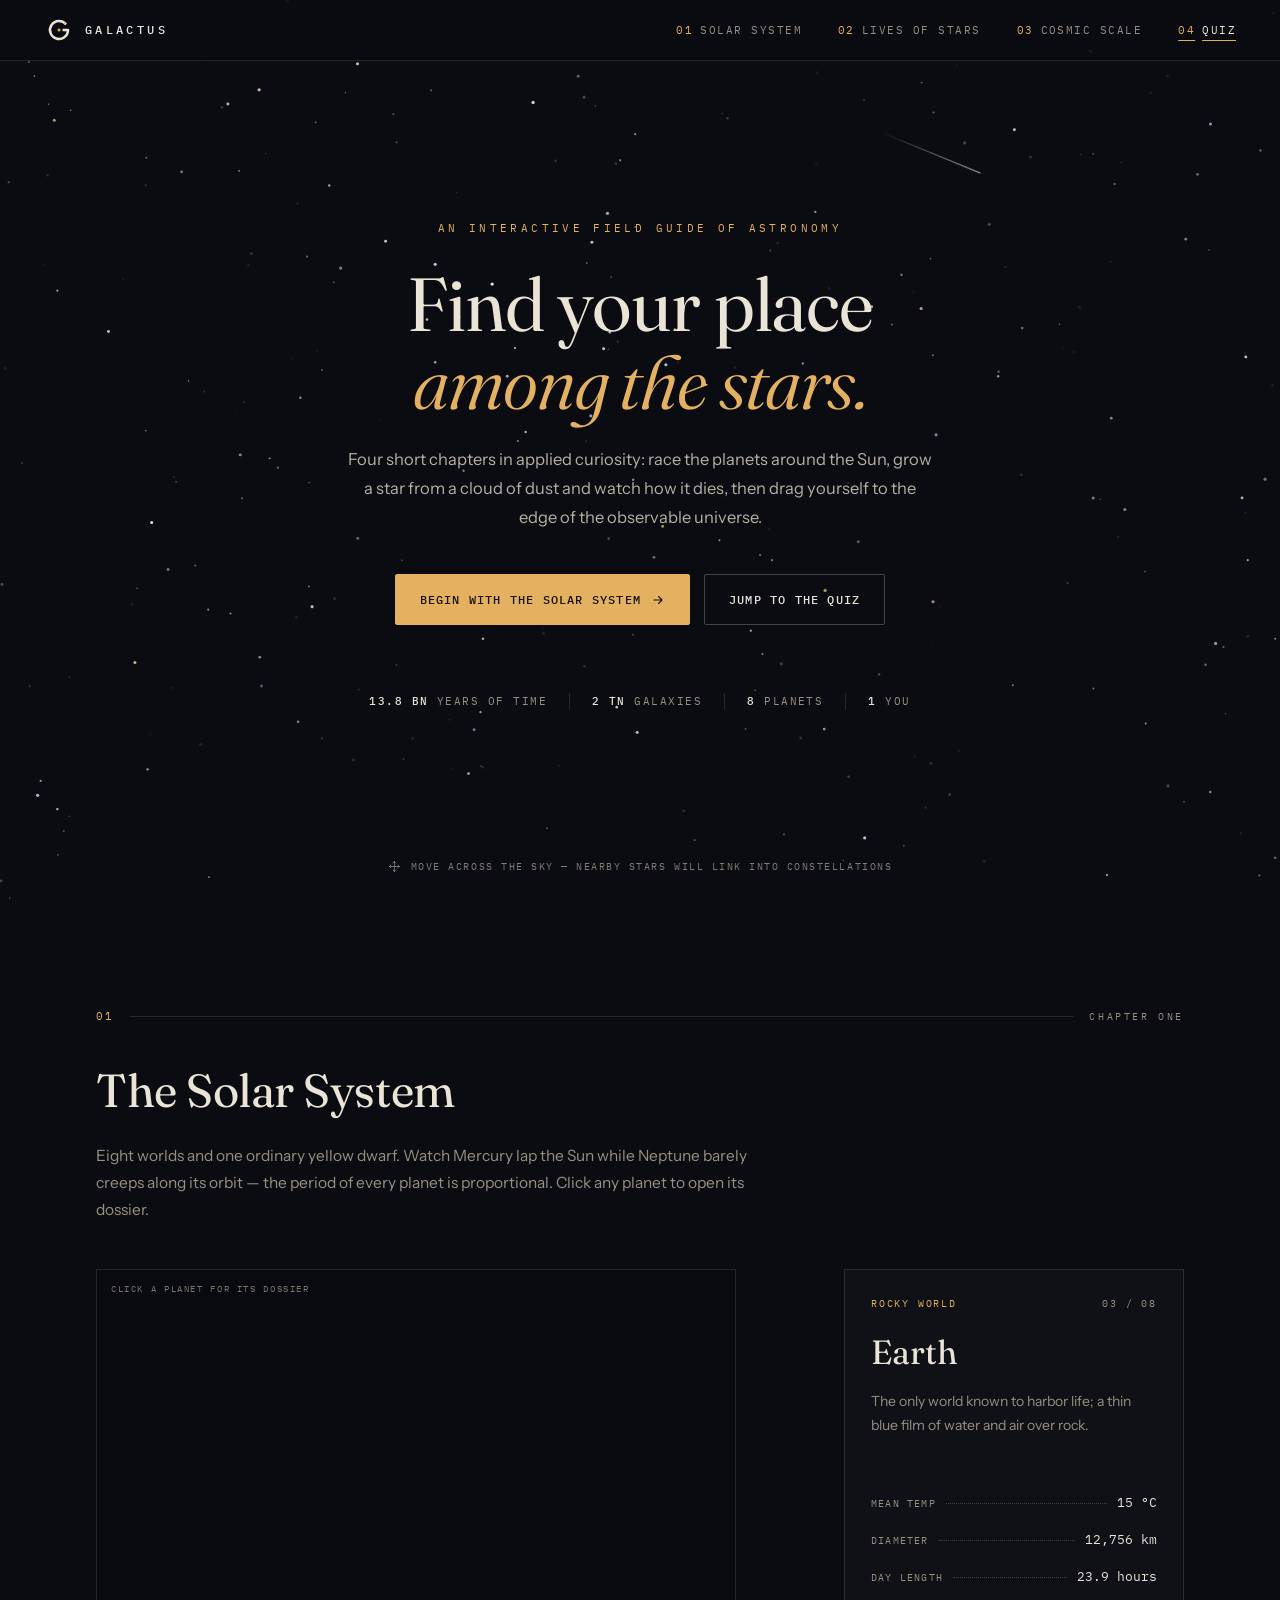
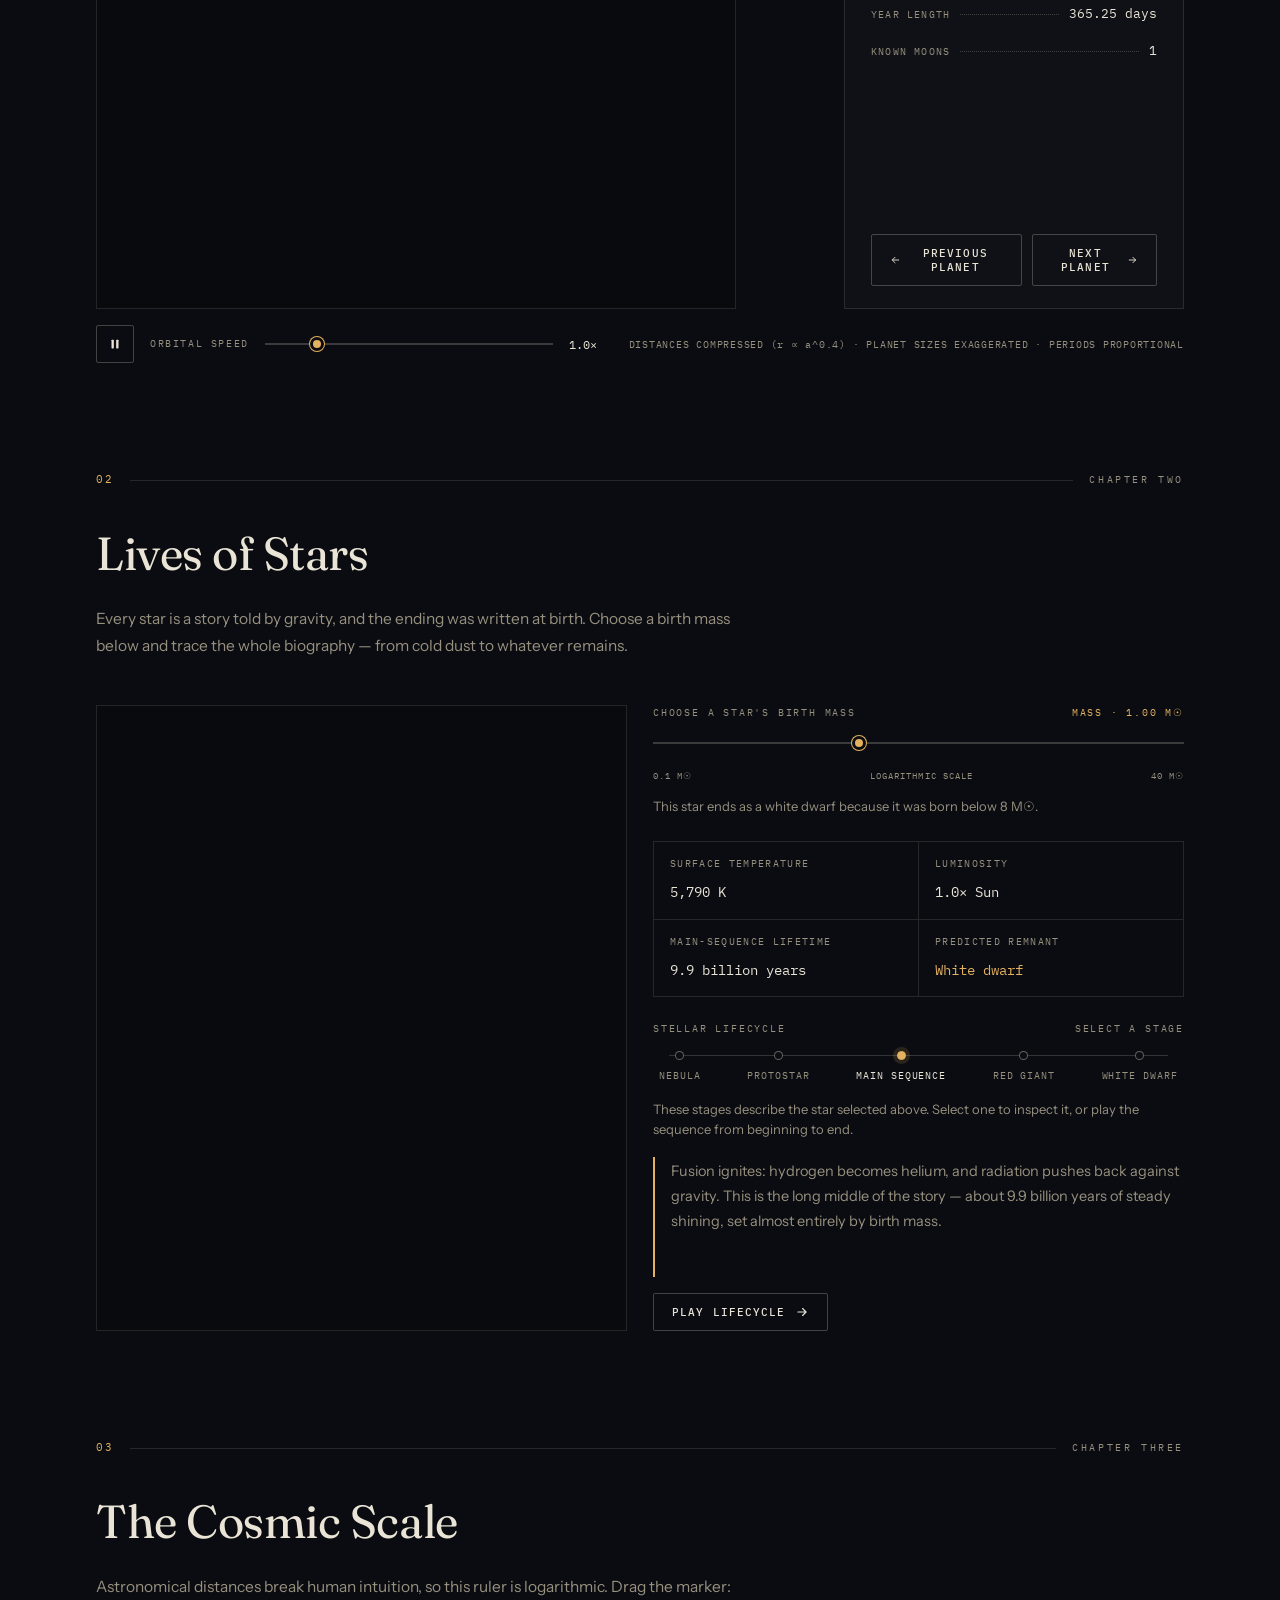
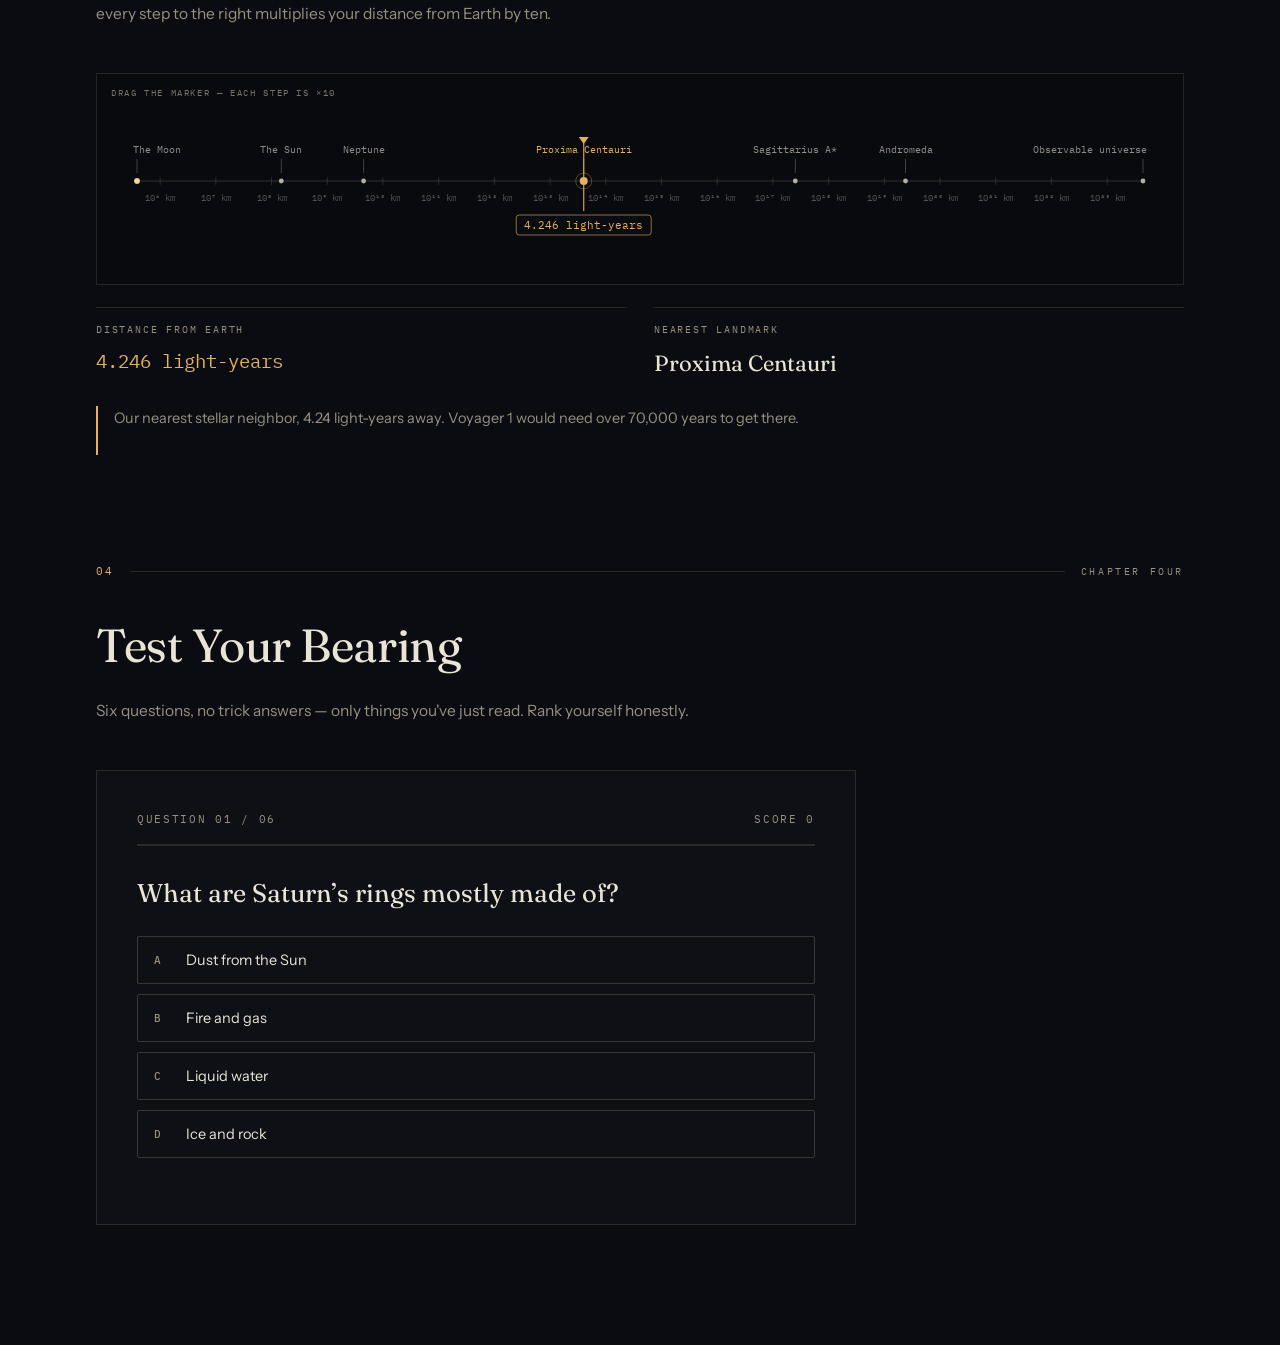
==== index.html @ 017ff756 "IMPROVEMENT remove footer, added new logo, added new animation in logo ,improve content" ====
<!DOCTYPE html>
<html lang="en">
<head>
  <meta charset="UTF-8">
  <meta name="viewport" content="width=device-width, initial-scale=1.0">
  <title>Galactus</title>
  <link rel="icon" type="image/svg+xml" href="data:image/svg+xml,%3Csvg xmlns='http://www.w3.org/2000/svg' viewBox='0 0 64 64'%3E%3Crect width='100' height='100' rx='14' fill='%23101418'/%3E%3Cg transform='translate(7 7) scale(0.25)'%3E%3Cpath d='M147.28 63.06A60 60 0 1 0 160 100L124 100' fill='none' stroke='%23F2EFE6' stroke-width='17' stroke-linejoin='round'/%3E%3Ccircle cx='156.7' cy='80.5' r='6' fill='%23E8B54A'/%3E%3Cpath d='M100 85Q102.9 97.1 115 100Q102.9 102.9 100 115Q97.1 102.9 85 100Q97.1 97.1 100 85Z' fill='%23E8B54A'/%3E%3C/g%3E%3C/svg%3E">
  <link rel="preconnect" href="https://fonts.googleapis.com">
  <link rel="preconnect" href="https://fonts.gstatic.com" crossorigin>
  <link href="https://fonts.googleapis.com/css2?family=Fraunces:ital,opsz,wght@0,9..144,300..600;1,9..144,300..600&family=IBM+Plex+Mono:wght@400;500&family=Instrument+Sans:wght@400;500&display=swap" rel="stylesheet">
  <link rel="stylesheet" href="styles.css">
</head>
<body>

  <nav class="nav">
    <a class="brand" href="#top">
      <svg class="logo-anim" xmlns="http://www.w3.org/2000/svg" viewBox="0 0 200 200" width="30" height="30" aria-hidden="true">
        <path id="gOrbit" fill="none" stroke="none"
              d="M160 100A60 60 0 0 0 100 40A60 60 0 0 0 40 100A60 60 0 0 0 100 160A60 60 0 0 0 160 100"/>
        <path class="logo-ring" pathLength="1"
              d="M147.28 63.06A60 60 0 1 0 160 100L124 100"
              fill="none" stroke="currentColor" stroke-width="17" stroke-linejoin="round"/>
        <g class="logo-planet">
          <circle r="6" fill="#E8B54A"/>
          <animateMotion dur="16s" repeatCount="indefinite">
            <mpath href="#gOrbit" xlink:href="#gOrbit"/>
          </animateMotion>
        </g>
        <path class="logo-star"
              d="M100 85Q102.9 97.1 115 100Q102.9 102.9 100 115Q97.1 102.9 85 100Q97.1 97.1 100 85Z"
              fill="#E8B54A"/>
      </svg>
      GALACTUS
    </a>
    <div class="nav-links">
      <a href="#solar"><span>01</span>Solar System</a>
      <a href="#stars"><span>02</span>Lives of Stars</a>
      <a href="#scale"><span>03</span>Cosmic Scale</a>
      <a href="#quiz"><span>04</span>Quiz</a>
    </div>
  </nav>

  <!-- ============ HERO ============ -->
  <header class="hero" id="top">
    <canvas id="sky" aria-hidden="true"></canvas>
    <div class="hero-inner">
      <p class="kicker">AN INTERACTIVE FIELD GUIDE OF ASTRONOMY</p>
      <h1>Find your place<br><em>among the stars.</em></h1>
      <p class="lede">Four short chapters in applied curiosity: race the planets around the Sun,
        grow a star from a cloud of dust and watch how it dies, then drag yourself to the
        edge of the observable universe.</p>
      <div class="hero-cta">
        <a class="btn solid" href="#solar">Begin with the Solar System
          <svg viewBox="0 0 24 24" width="14" height="14" fill="none" stroke="currentColor" stroke-width="2" stroke-linecap="round" stroke-linejoin="round"><path d="M5 12h14M13 6l6 6-6 6"/></svg>
        </a>
        <a class="btn ghost" href="#quiz">Jump to the quiz</a>
      </div>
      <div class="hero-data">
        <span><b>13.8 BN</b>&nbsp;YEARS OF TIME</span>
        <span><b>2 TN</b>&nbsp;GALAXIES</span>
        <span><b>8</b>&nbsp;PLANETS</span>
        <span><b>1</b>&nbsp;YOU</span>
      </div>
    </div>
    <div class="hero-hint">
      <svg viewBox="0 0 24 24" width="13" height="13" fill="none" stroke="currentColor" stroke-width="1.6" stroke-linecap="round"><path d="M12 3v18M3 12h18M12 3l-2.5 2.5M12 3l2.5 2.5M12 21l-2.5-2.5M12 21l2.5-2.5M3 12l2.5-2.5M3 12l2.5 2.5M21 12l-2.5-2.5M21 12l-2.5 2.5"/></svg>
      MOVE ACROSS THE SKY — NEARBY STARS WILL LINK INTO CONSTELLATIONS
    </div>
  </header>

  <main>
    <!-- ============ 01 SOLAR SYSTEM ============ -->
    <section class="section" id="solar">
      <div class="section-head reveal">
        <div class="head-rule"><span class="sec-no">01</span><span class="rule"></span><span class="sec-tag">Chapter One</span></div>
        <h2>The Solar System</h2>
        <p class="sec-sub">Eight worlds and one ordinary yellow dwarf. Watch Mercury lap the Sun
          while Neptune barely creeps along its orbit — the period of every planet is proportional.
          Click any planet to open its dossier.</p>
      </div>
      <div class="solar-wrap reveal" style="--d:.08s">
        <div class="orbit-stage">
          <span class="canvas-hint">CLICK A PLANET FOR ITS DOSSIER</span>
          <canvas id="orbits"></canvas>
        </div>
        <aside class="planet-card" id="planetCard" aria-live="polite"></aside>
      </div>
      <div class="orbit-controls reveal" style="--d:.16s">
        <button class="icon-btn" id="playBtn" type="button" aria-label="Pause orbits">
          <svg class="i-pause" viewBox="0 0 24 24" width="14" height="14" fill="currentColor"><rect x="6" y="4.5" width="4" height="15" rx="1"/><rect x="14" y="4.5" width="4" height="15" rx="1"/></svg>
          <svg class="i-play" viewBox="0 0 24 24" width="14" height="14" fill="currentColor"><path d="M8 5.5v13l11-6.5z"/></svg>
        </button>
        <span class="oc-lab">ORBITAL SPEED</span>
        <input type="range" id="speedRange" min="0.2" max="5" step="0.1" value="1" aria-label="Orbital speed">
        <span class="oc-read" id="speedOut">1.0×</span>
        <span class="oc-note">DISTANCES COMPRESSED (r ∝ a^0.4) · PLANET SIZES EXAGGERATED · PERIODS PROPORTIONAL</span>
      </div>
    </section>

    <!-- ============ 02 LIVES OF STARS ============ -->
    <section class="section" id="stars">
      <div class="section-head reveal">
        <div class="head-rule"><span class="sec-no">02</span><span class="rule"></span><span class="sec-tag">Chapter Two</span></div>
        <h2>Lives of Stars</h2>
        <p class="sec-sub">Every star is a story told by gravity, and the ending was written at birth.
          Choose a birth mass below and trace the whole biography — from cold dust to whatever remains.</p>
      </div>
      <div class="star-lab reveal" style="--d:.08s">
        <div class="star-stage">
          <canvas id="starCanvas"></canvas>
        </div>
        <div class="star-panel">
          <div class="sp-block">
            <div class="sp-label"><span>CHOOSE A STAR'S BIRTH MASS</span><span id="massOut">—</span></div>
            <input type="range" id="massRange" min="0" max="100" step="0.5" value="38.4" aria-label="Stellar mass in solar masses">
            <div class="sp-hint"><span>0.1 M☉</span><span>LOGARITHMIC SCALE</span><span>40 M☉</span></div>
            <p class="mass-note" id="massNote">This chooses one star to follow. Its mass controls how hot it is, how long it shines, and what it becomes.</p>
          </div>
          <div class="sp-stats">
            <div class="sp-stat"><small>Surface temperature</small><span id="stTemp">—</span></div>
            <div class="sp-stat"><small>Luminosity</small><span id="stLum">—</span></div>
            <div class="sp-stat"><small>Main-sequence lifetime</small><span id="stLife">—</span></div>
            <div class="sp-stat"><small>Predicted remnant</small><span id="stRem">—</span></div>
          </div>
          <div class="sp-block">
            <div class="sp-label"><span>STELLAR LIFECYCLE</span><span>SELECT A STAGE</span></div>
            <div class="stages" id="stageNodes">
              <button class="stage" type="button"><i></i><span>Nebula</span></button>
              <button class="stage" type="button"><i></i><span>Protostar</span></button>
              <button class="stage" type="button"><i></i><span>Main sequence</span></button>
              <button class="stage" type="button"><i></i><span>Red giant</span></button>
              <button class="stage" type="button"><i></i><span>Remnant</span></button>
            </div>
            <p class="stage-note">These stages describe the star selected above. Select one to inspect it, or play the sequence from beginning to end.</p>
            <p id="stageDesc"></p>
            <button class="btn ghost small" id="traceBtn" type="button" aria-pressed="false"><span id="traceLabel">Play lifecycle</span>
              <svg viewBox="0 0 24 24" width="14" height="14" fill="none" stroke="currentColor" stroke-width="2" stroke-linecap="round" stroke-linejoin="round"><path d="M5 12h14M13 6l6 6-6 6"/></svg>
            </button>
          </div>
        </div>
      </div>
    </section>

    <!-- ============ 03 COSMIC SCALE ============ -->
    <section class="section" id="scale">
      <div class="section-head reveal">
        <div class="head-rule"><span class="sec-no">03</span><span class="rule"></span><span class="sec-tag">Chapter Three</span></div>
        <h2>The Cosmic Scale</h2>
        <p class="sec-sub">Astronomical distances break human intuition, so this ruler is logarithmic.
          Drag the marker: every step to the right multiplies your distance from Earth by ten.</p>
      </div>
      <div class="ladder-wrap reveal" style="--d:.08s">
        <span class="canvas-hint">DRAG THE MARKER — EACH STEP IS ×10</span>
        <canvas id="ladder"></canvas>
      </div>
      <div class="ladder-readout reveal" style="--d:.14s">
        <div class="lr-cell"><small>DISTANCE FROM EARTH</small><span id="ladderDist">—</span></div>
        <div class="lr-cell"><small>NEAREST LANDMARK</small><span id="ladderLandmark">—</span></div>
      </div>
      <p class="ladder-fact reveal" id="ladderFact" style="--d:.2s"></p>
    </section>

    <!-- ============ 04 QUIZ ============ -->
    <section class="section" id="quiz">
      <div class="section-head reveal">
        <div class="head-rule"><span class="sec-no">04</span><span class="rule"></span><span class="sec-tag">Chapter Four</span></div>
        <h2>Test Your Bearing</h2>
        <p class="sec-sub">Six questions, no trick answers — only things you've just read. Rank yourself honestly.</p>
      </div>
      <div class="quiz-box reveal" id="quizBox" style="--d:.08s"></div>
    </section>
  </main>

  

  <script type="module" src="script.js"></script>
</body>
</html>
---- styles.css ----
/* Perihelion stylesheet entry point. Keep imports ordered to preserve the cascade. */
@import url('css/base.css');
@import url('css/navigation.css');
@import url('css/hero.css');
@import url('css/controls.css');
@import url('css/layout.css');
@import url('css/solar-system.css');
@import url('css/stellar-lifecycle.css');
@import url('css/cosmic-scale.css');
@import url('css/quiz.css');
@import url('css/footer.css');
@import url('css/animations.css');
@import url('css/responsive.css');
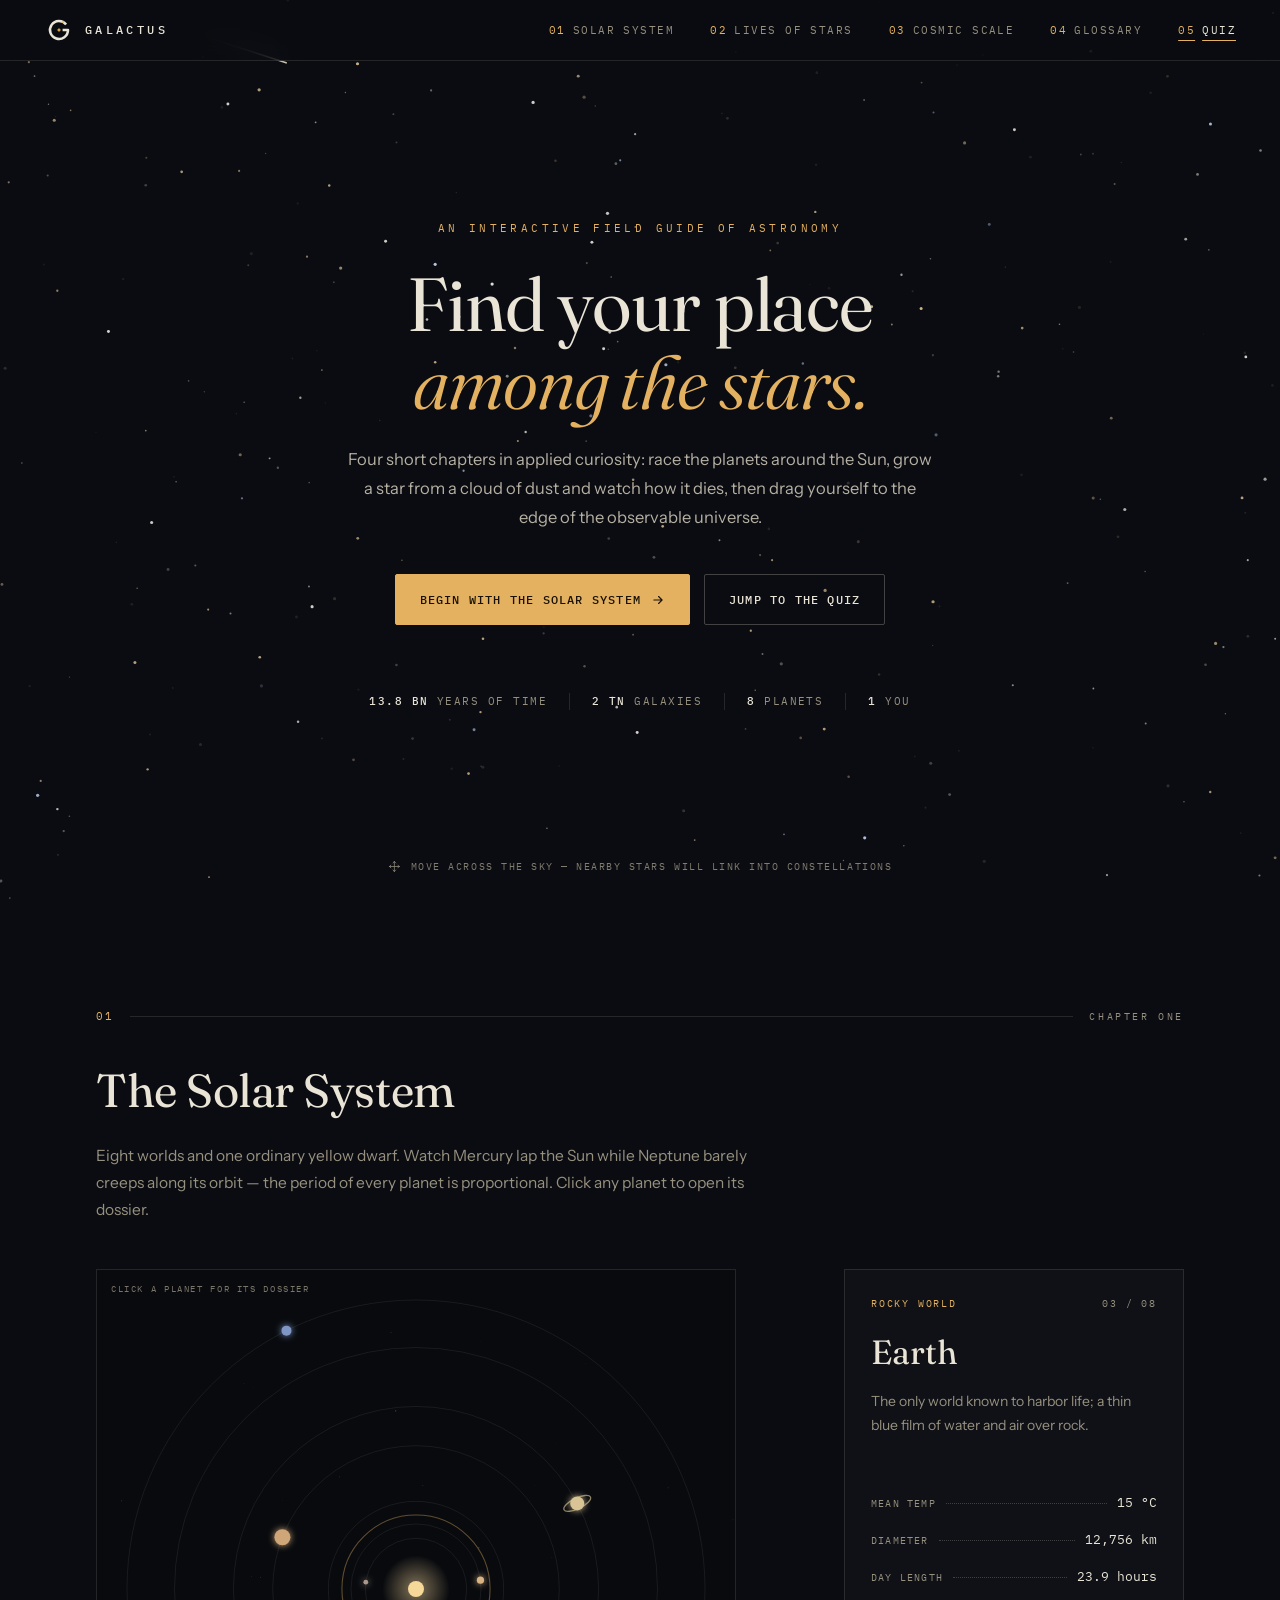
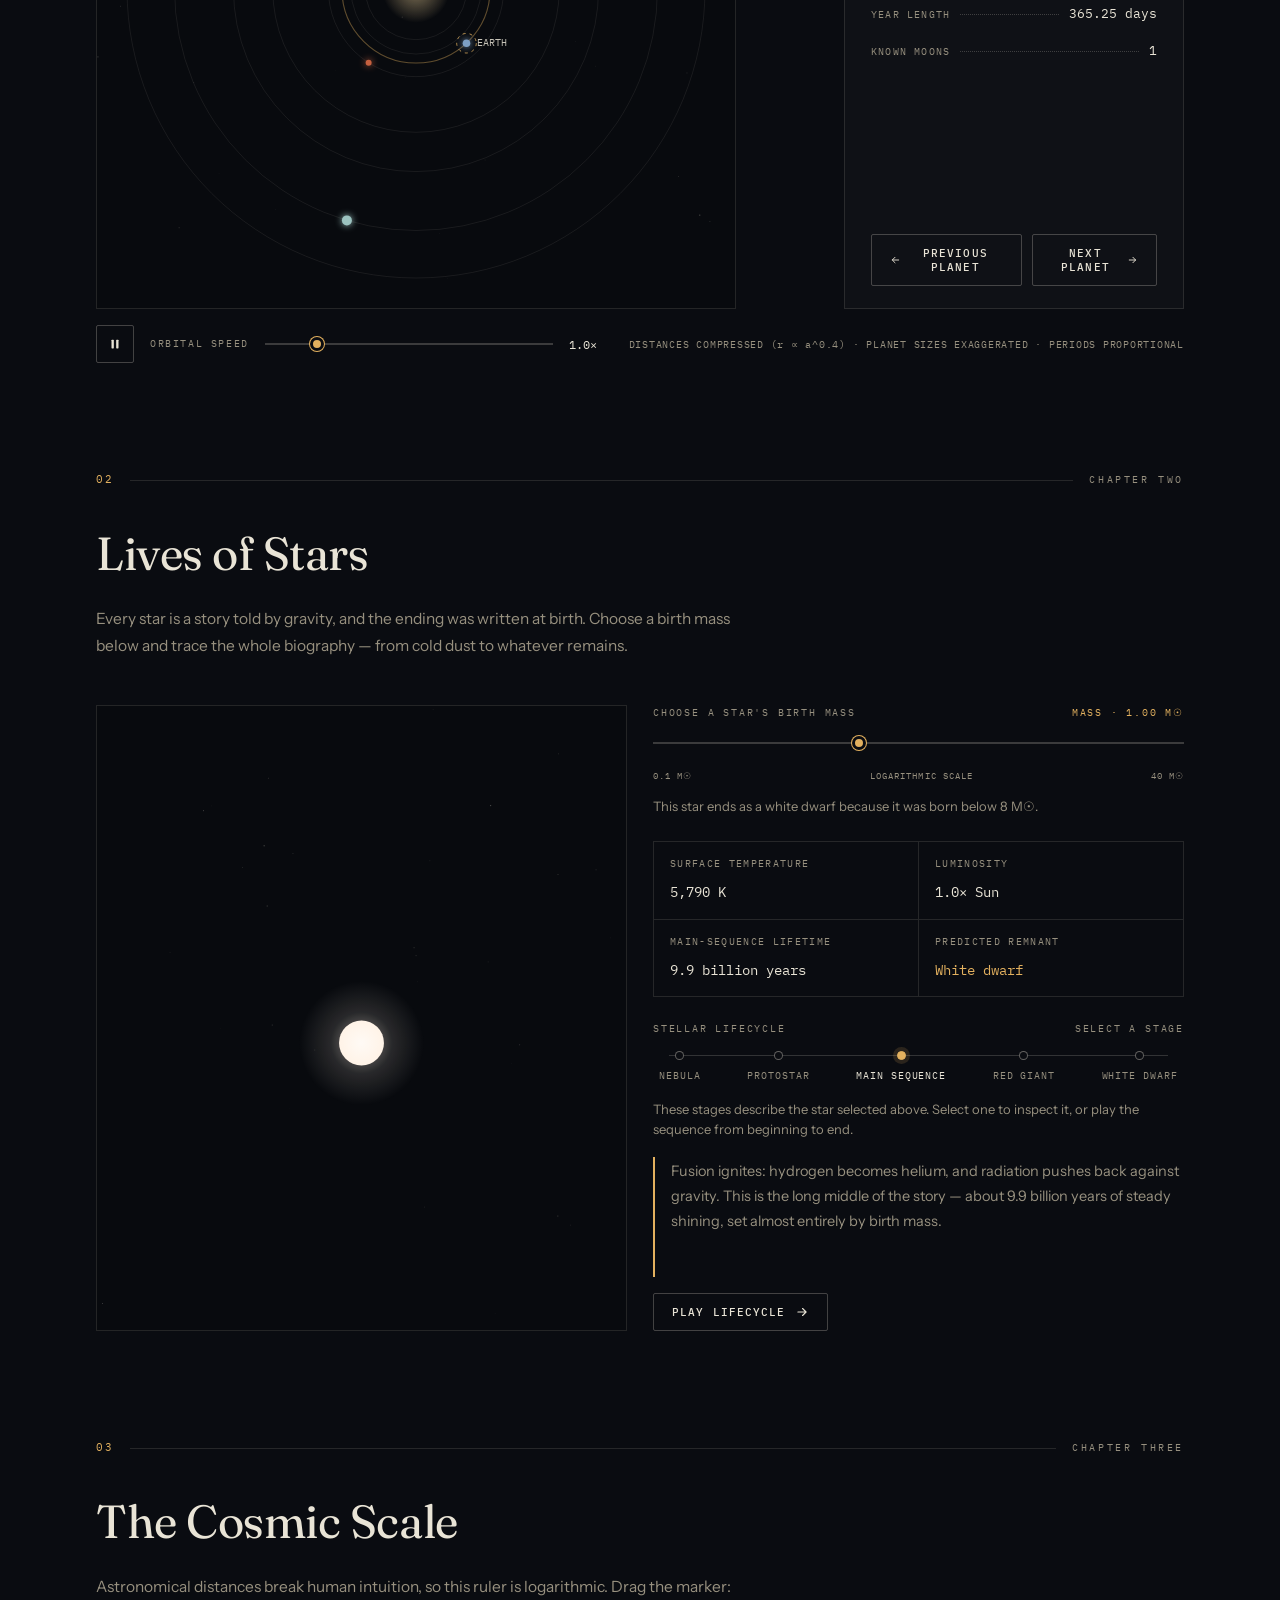
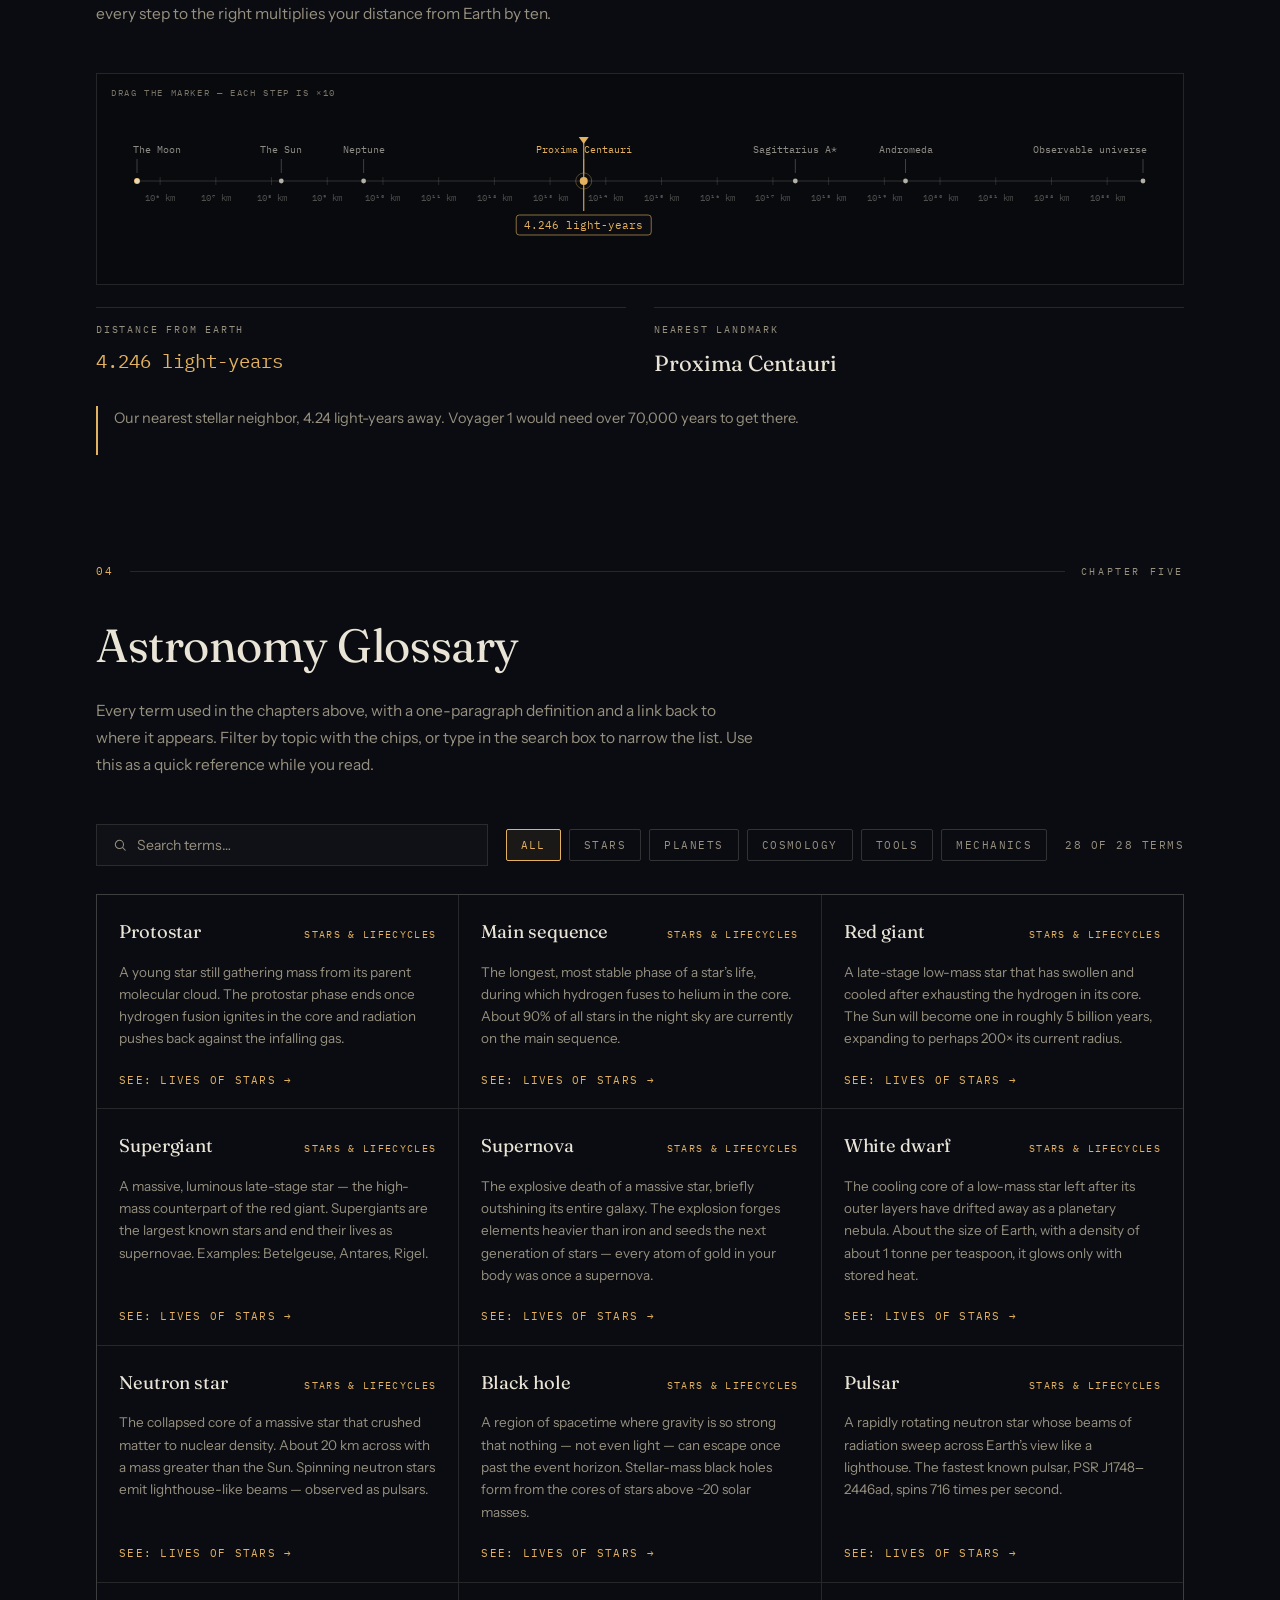
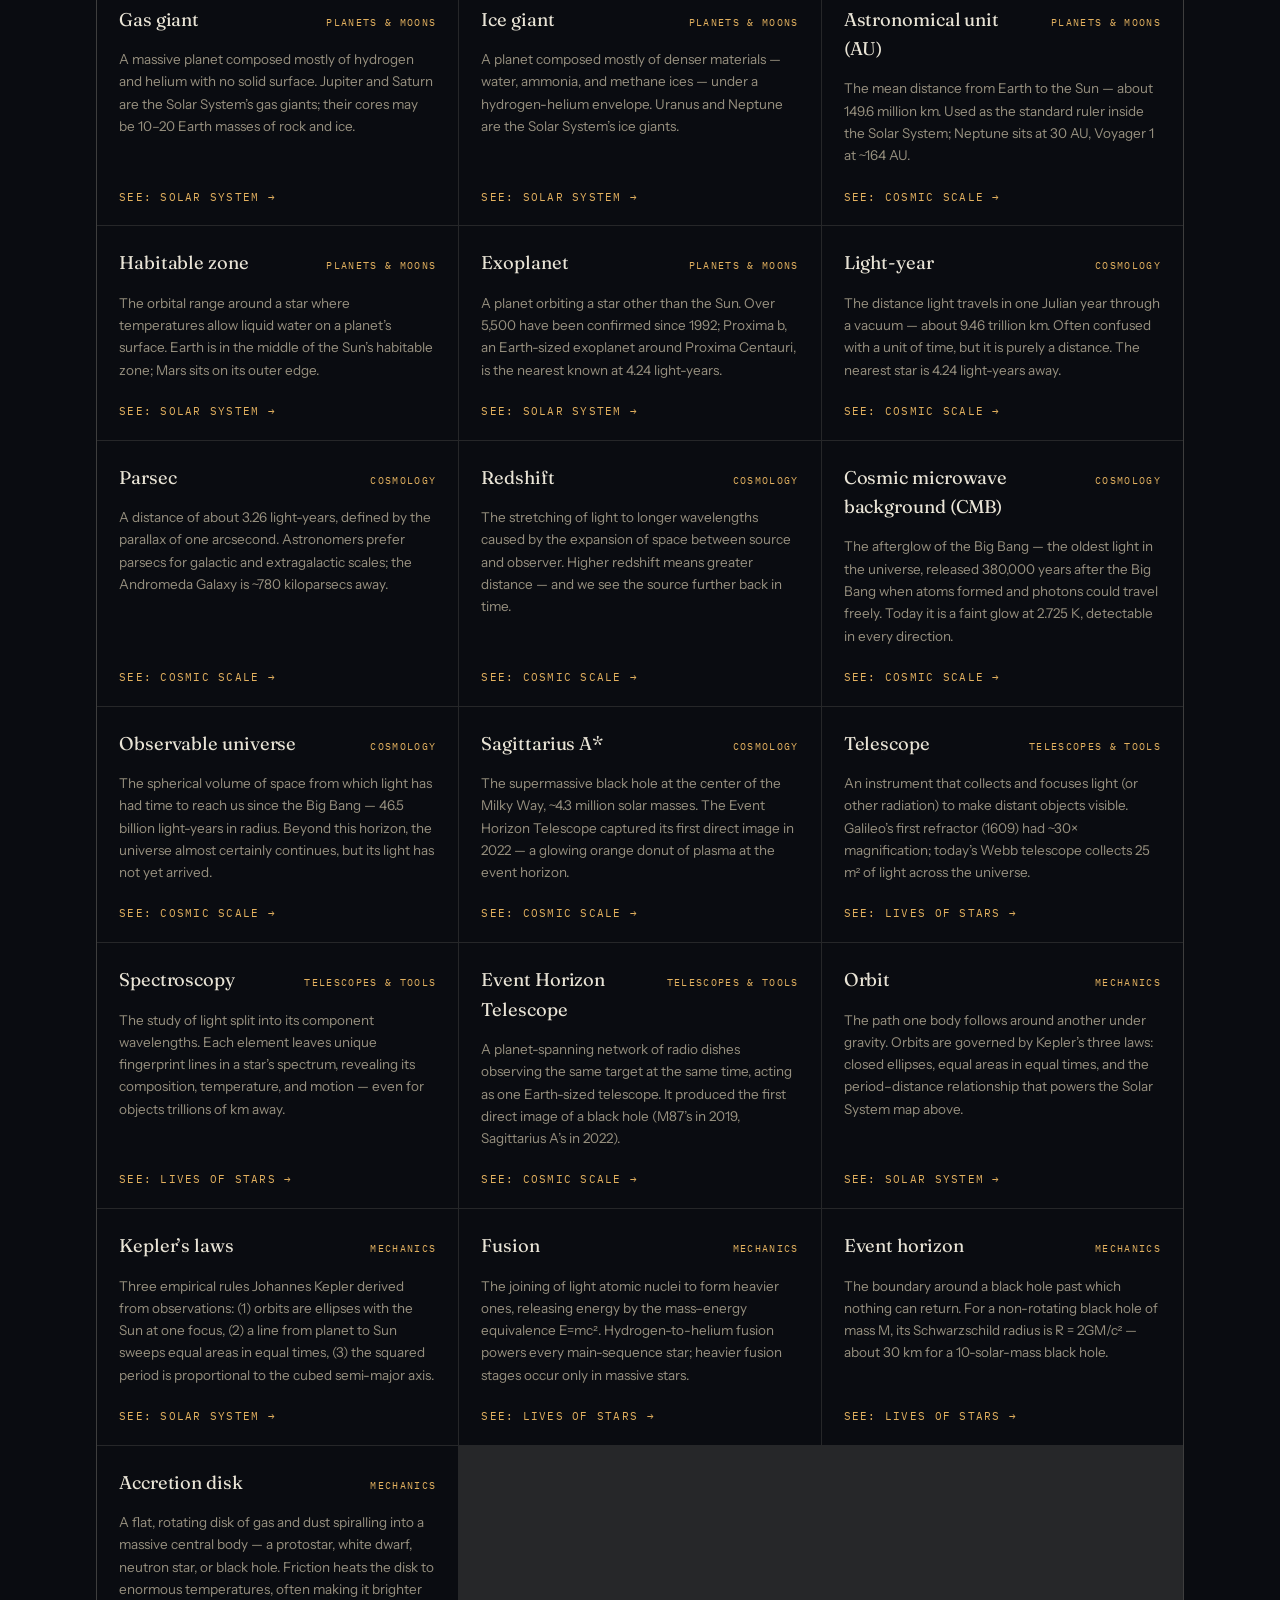
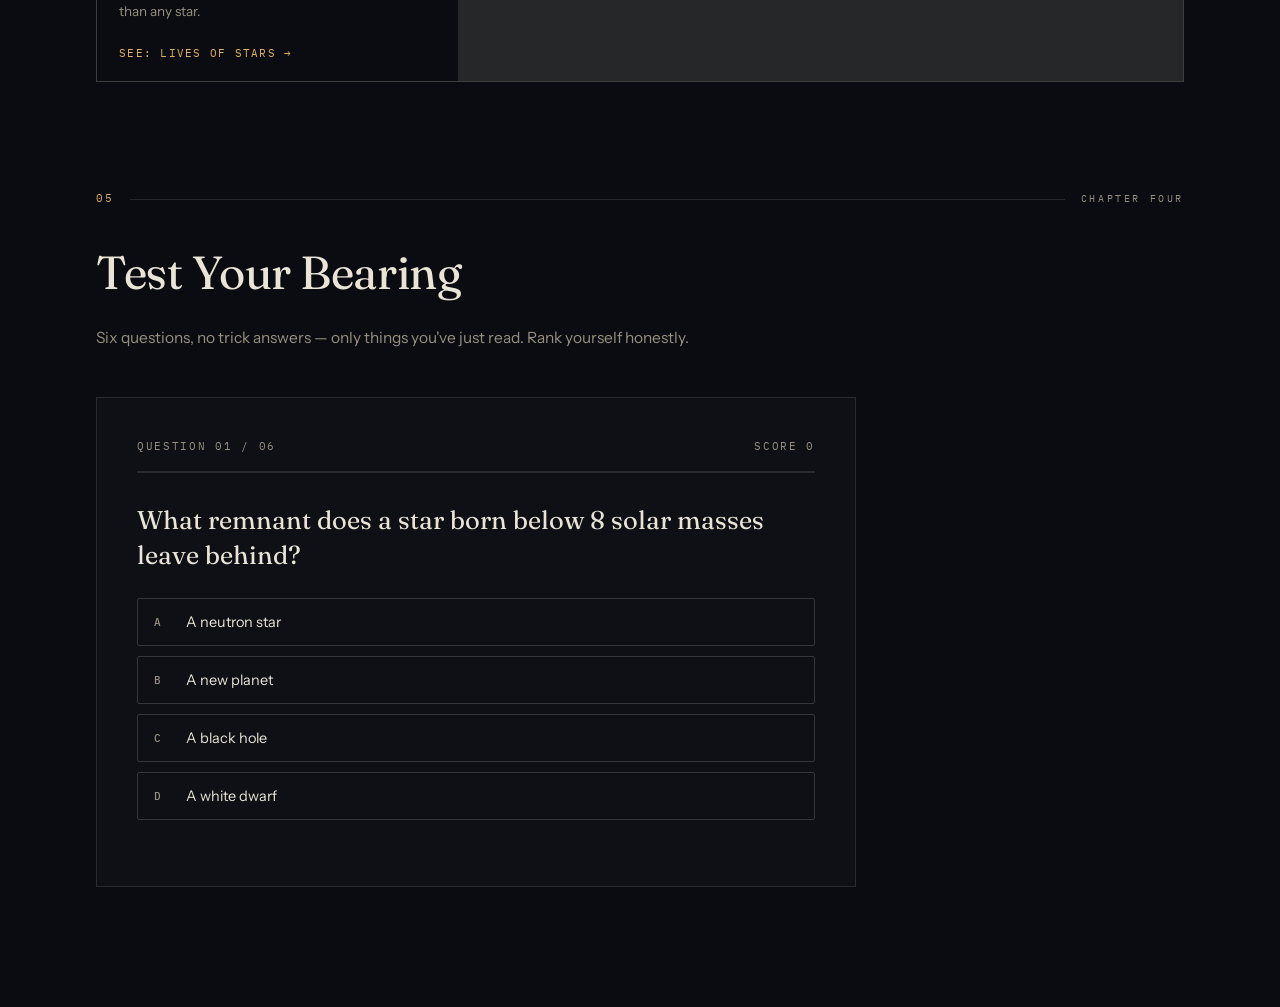
==== commit db3f3165: "Added glossary" ====
--- a/index.html
+++ b/index.html
@@ -36,7 +36,8 @@
       <a href="#solar"><span>01</span>Solar System</a>
       <a href="#stars"><span>02</span>Lives of Stars</a>
       <a href="#scale"><span>03</span>Cosmic Scale</a>
-      <a href="#quiz"><span>04</span>Quiz</a>
+      <a href="#glossary"><span>04</span>Glossary</a>
+      <a href="#quiz"><span>05</span>Quiz</a>
     </div>
   </nav>
 
@@ -160,10 +161,40 @@
       <p class="ladder-fact reveal" id="ladderFact" style="--d:.2s"></p>
     </section>
 
-    <!-- ============ 04 QUIZ ============ -->
+<!-- ============ 04GLOSSARY (NEW) ============ -->
+    <section class="section" id="glossary">
+      <div class="section-head reveal">
+        <div class="head-rule"><span class="sec-no">04</span><span class="rule"></span><span class="sec-tag">Chapter Five</span></div>
+        <h2>Astronomy Glossary</h2>
+        <p class="sec-sub">Every term used in the chapters above, with a one-paragraph definition
+          and a link back to where it appears. Filter by topic with the chips, or type in the
+          search box to narrow the list. Use this as a quick reference while you read.</p>
+      </div>
+
+      <div class="glossary-controls reveal" style="--d:.08s">
+        <div class="gl-search-wrap">
+          <svg viewBox="0 0 24 24" width="14" height="14" fill="none" stroke="currentColor" stroke-width="1.8" stroke-linecap="round"><circle cx="11" cy="11" r="7"/><path d="M21 21l-4.3-4.3"/></svg>
+          <input type="search" id="glossarySearch" placeholder="Search terms…"
+                 aria-label="Search glossary" autocomplete="off" spellcheck="false">
+        </div>
+        <div class="gl-filters" id="glossaryFilters">
+          <button class="gl-chip active" data-cat="All" type="button">All</button>
+          <button class="gl-chip" data-cat="Stellar" type="button">Stars</button>
+          <button class="gl-chip" data-cat="Planetary" type="button">Planets</button>
+          <button class="gl-chip" data-cat="Cosmology" type="button">Cosmology</button>
+          <button class="gl-chip" data-cat="Tools" type="button">Tools</button>
+          <button class="gl-chip" data-cat="Mechanics" type="button">Mechanics</button>
+        </div>
+        <span class="gl-count" id="glossaryCount"></span>
+      </div>
+
+      <div class="glossary-grid reveal" id="glossaryGrid" style="--d:.14s"></div>
+    </section>
+
+    <!-- ============ 05 QUIZ ============ -->
     <section class="section" id="quiz">
       <div class="section-head reveal">
-        <div class="head-rule"><span class="sec-no">04</span><span class="rule"></span><span class="sec-tag">Chapter Four</span></div>
+        <div class="head-rule"><span class="sec-no">05</span><span class="rule"></span><span class="sec-tag">Chapter Four</span></div>
         <h2>Test Your Bearing</h2>
         <p class="sec-sub">Six questions, no trick answers — only things you've just read. Rank yourself honestly.</p>
       </div>
--- a/styles.css
+++ b/styles.css
@@ -11,3 +11,4 @@
 @import url('css/footer.css');
 @import url('css/animations.css');
 @import url('css/responsive.css');
+@import url('css/glossary.css'); 
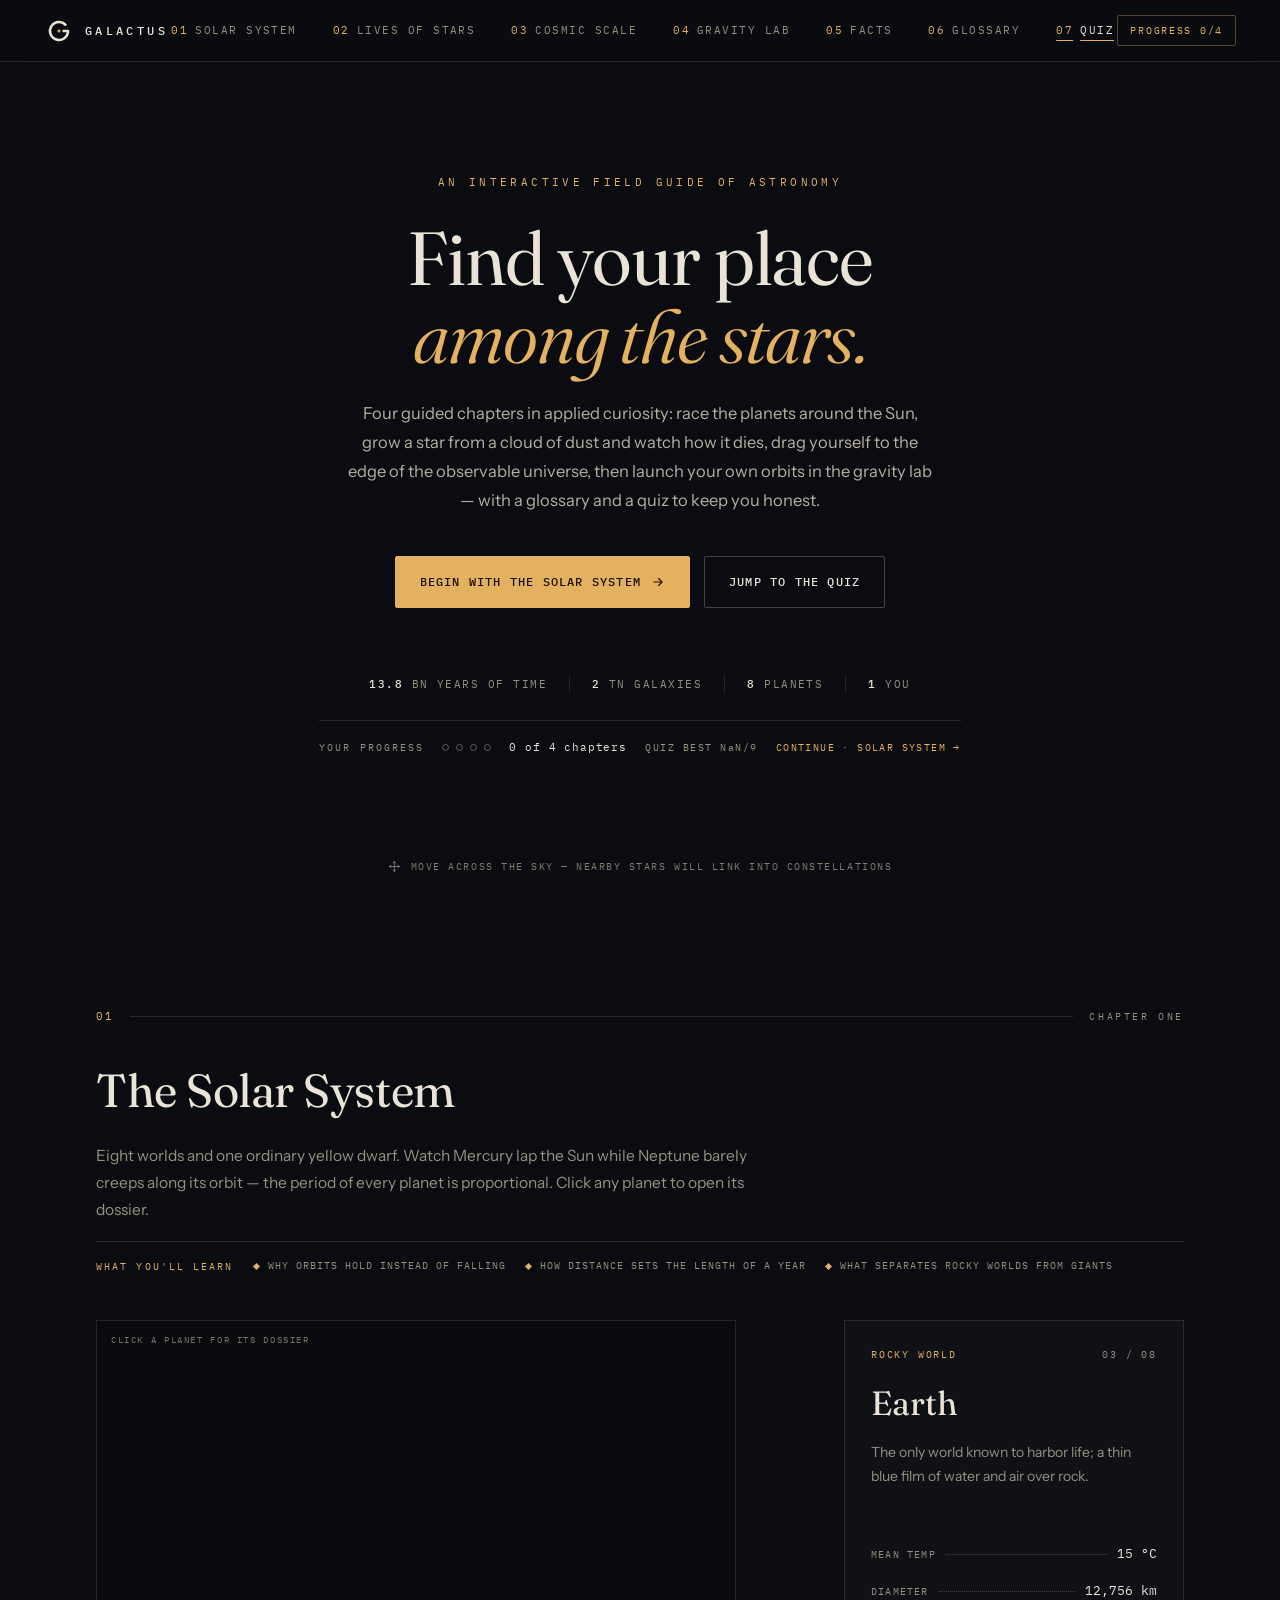
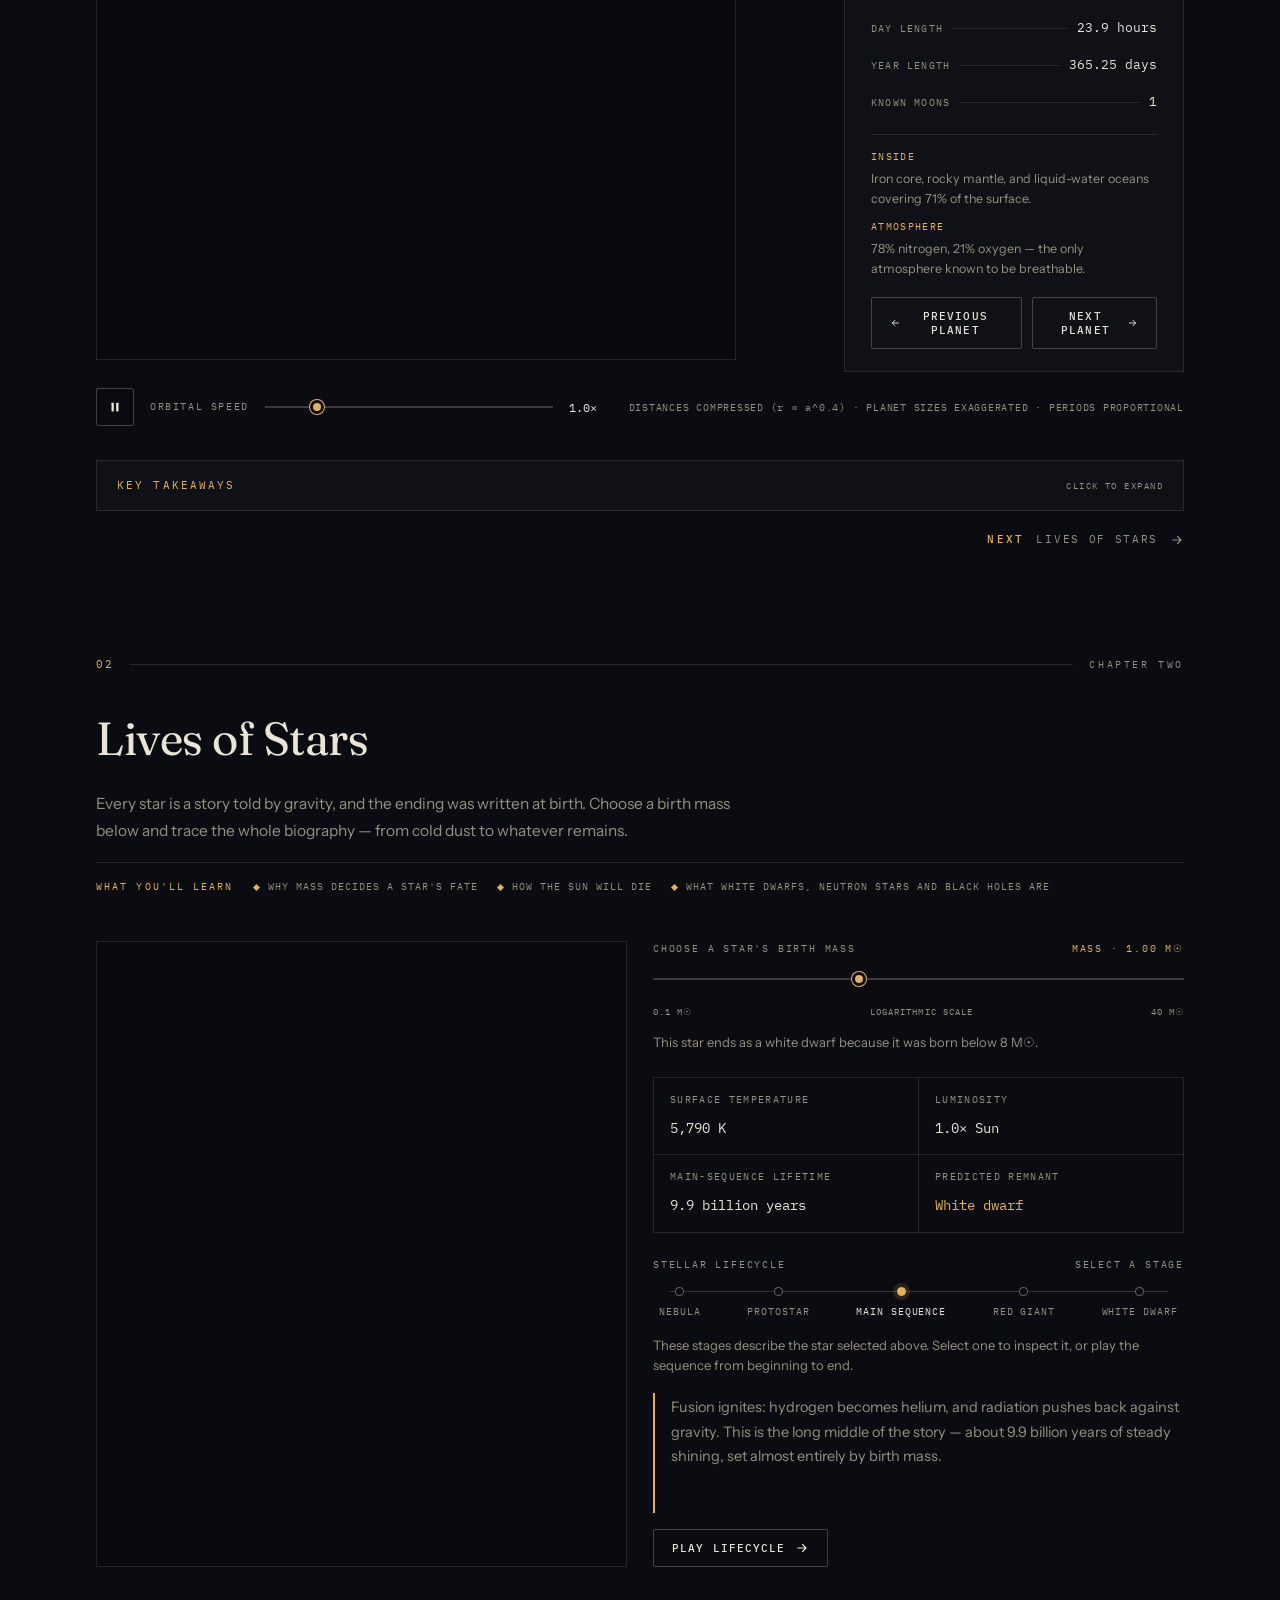
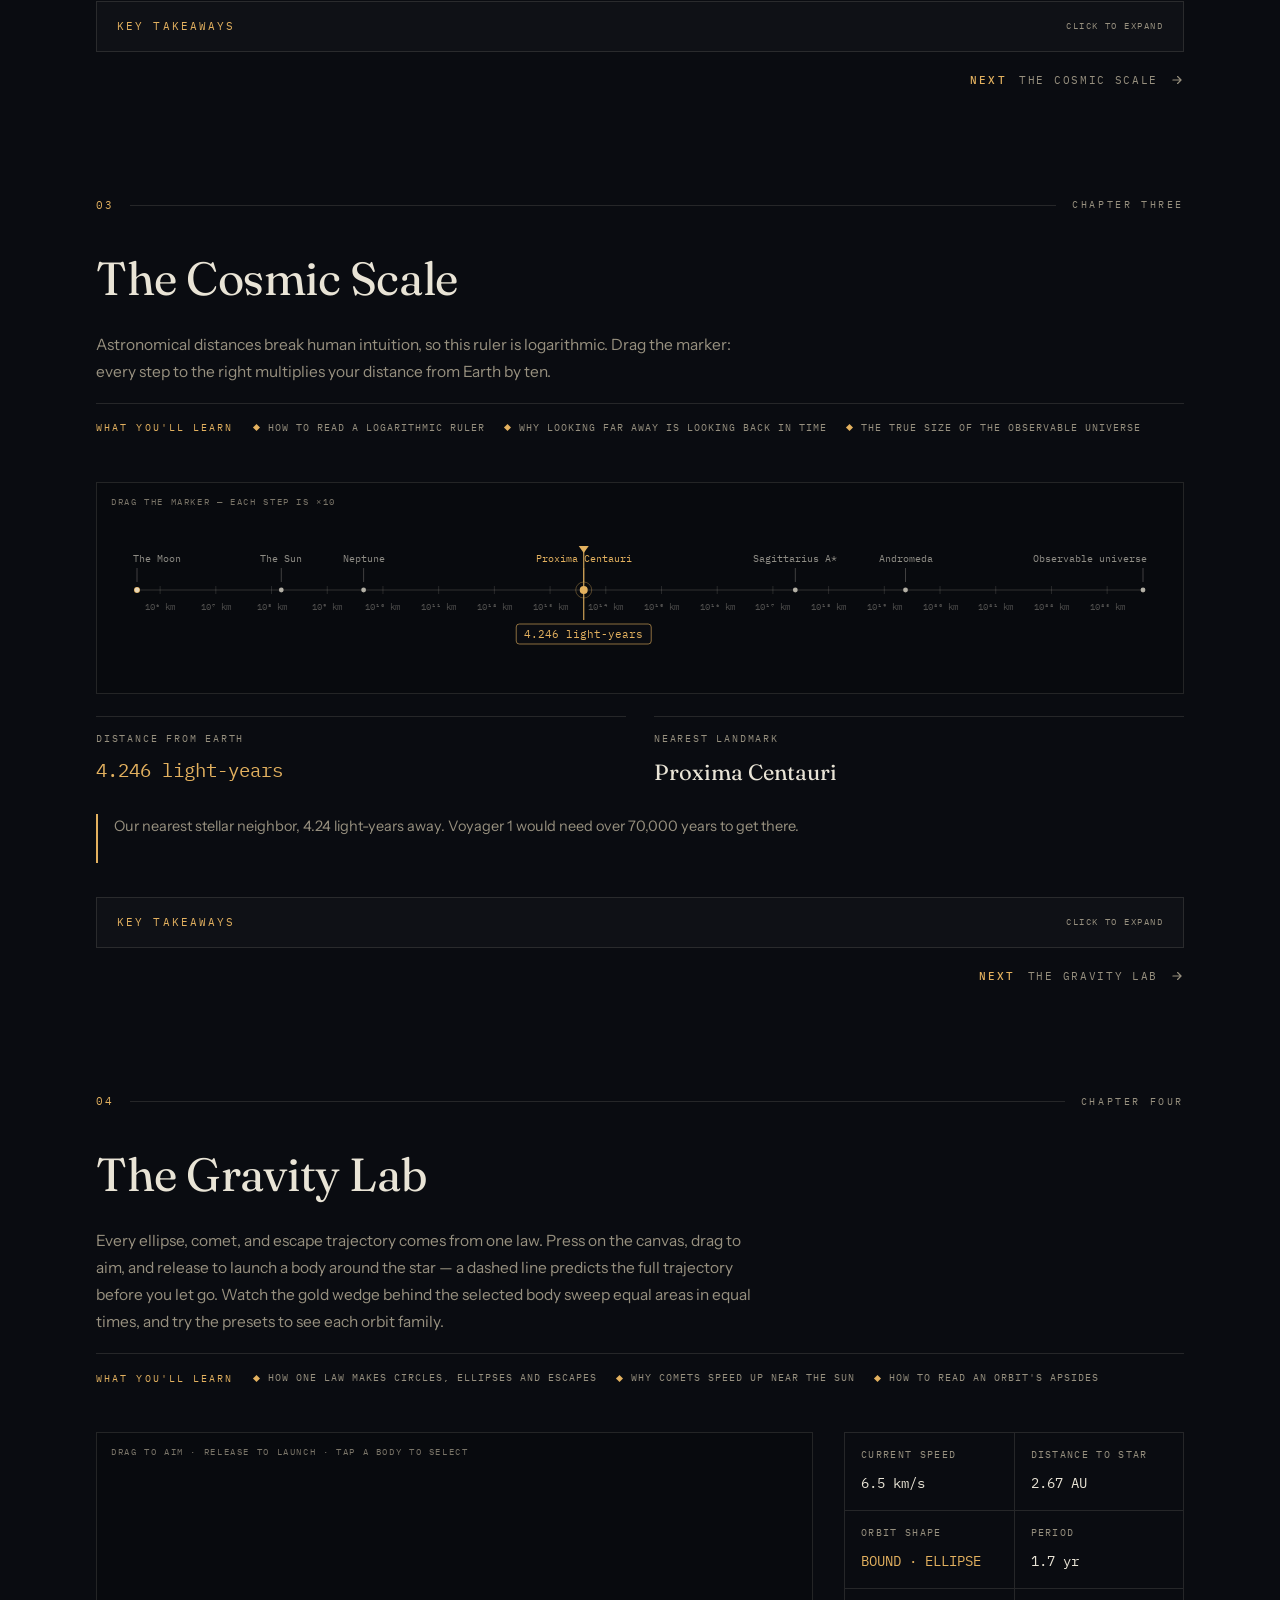
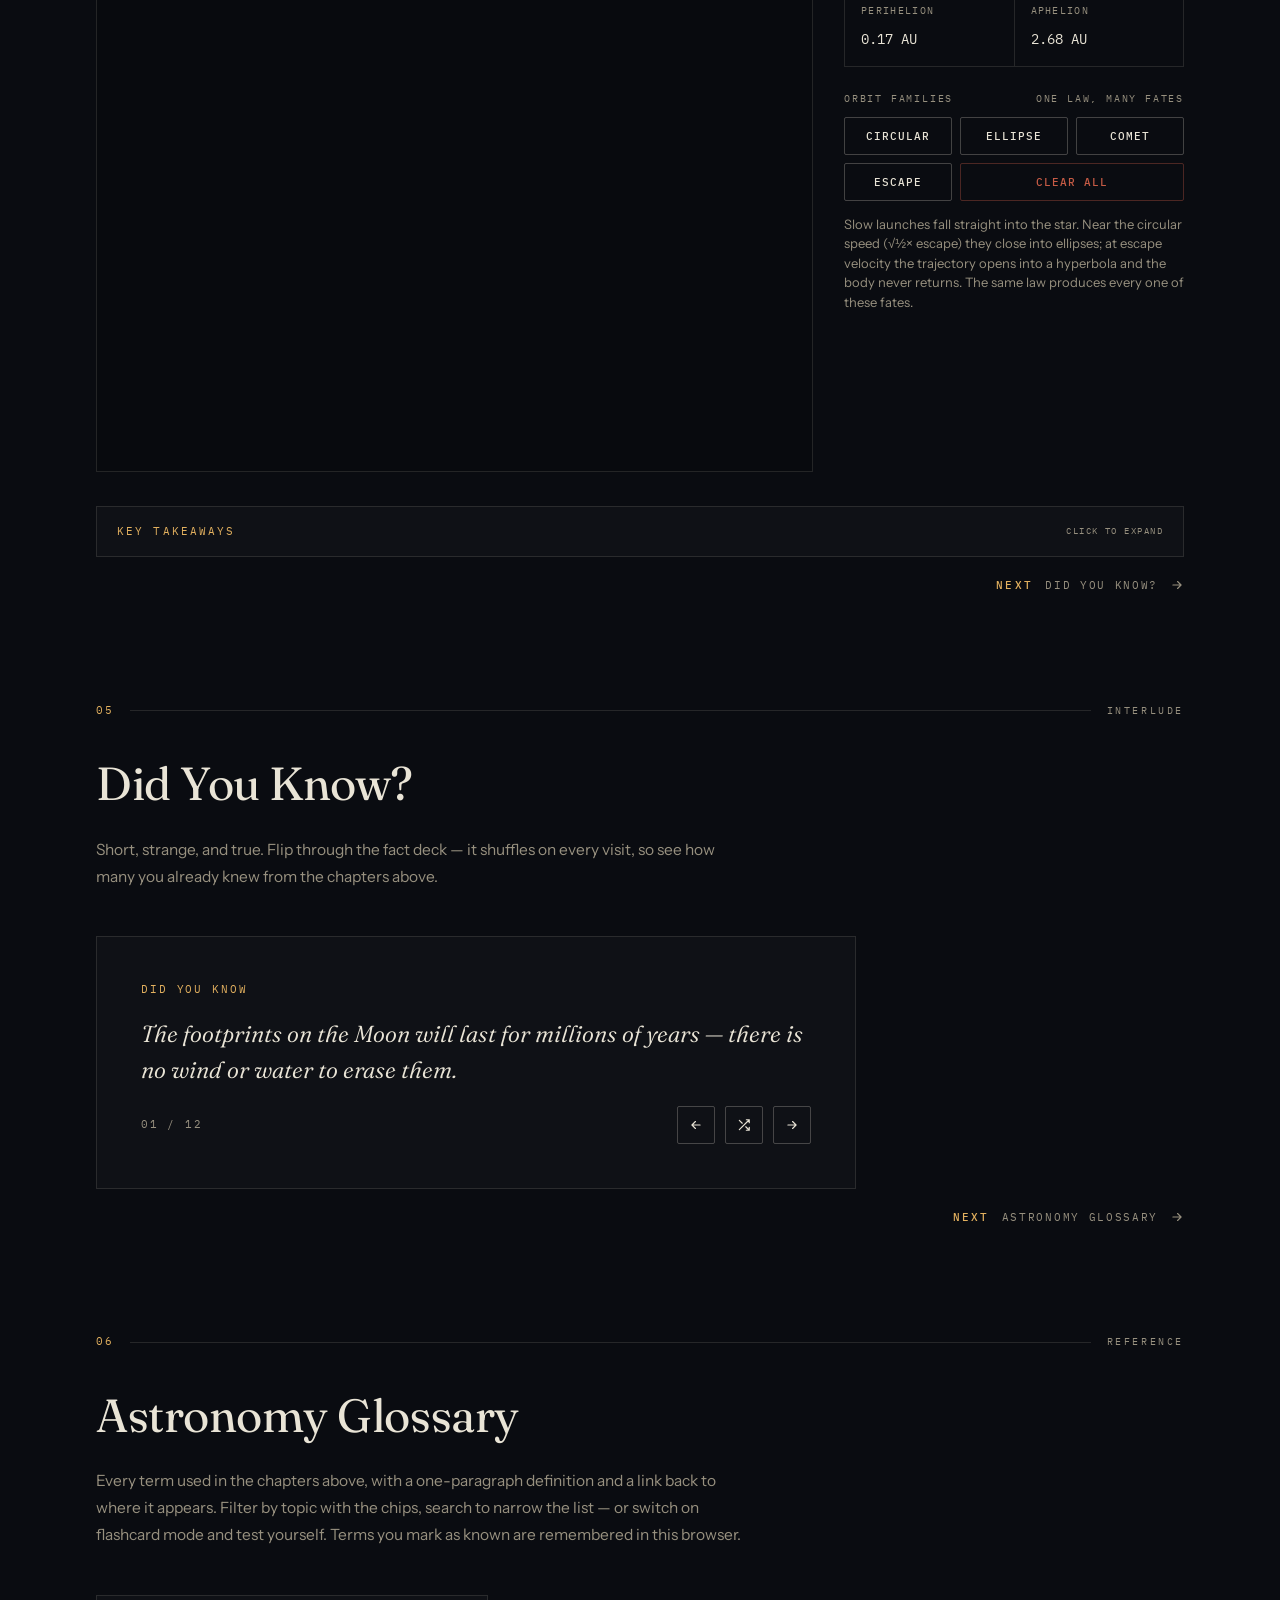
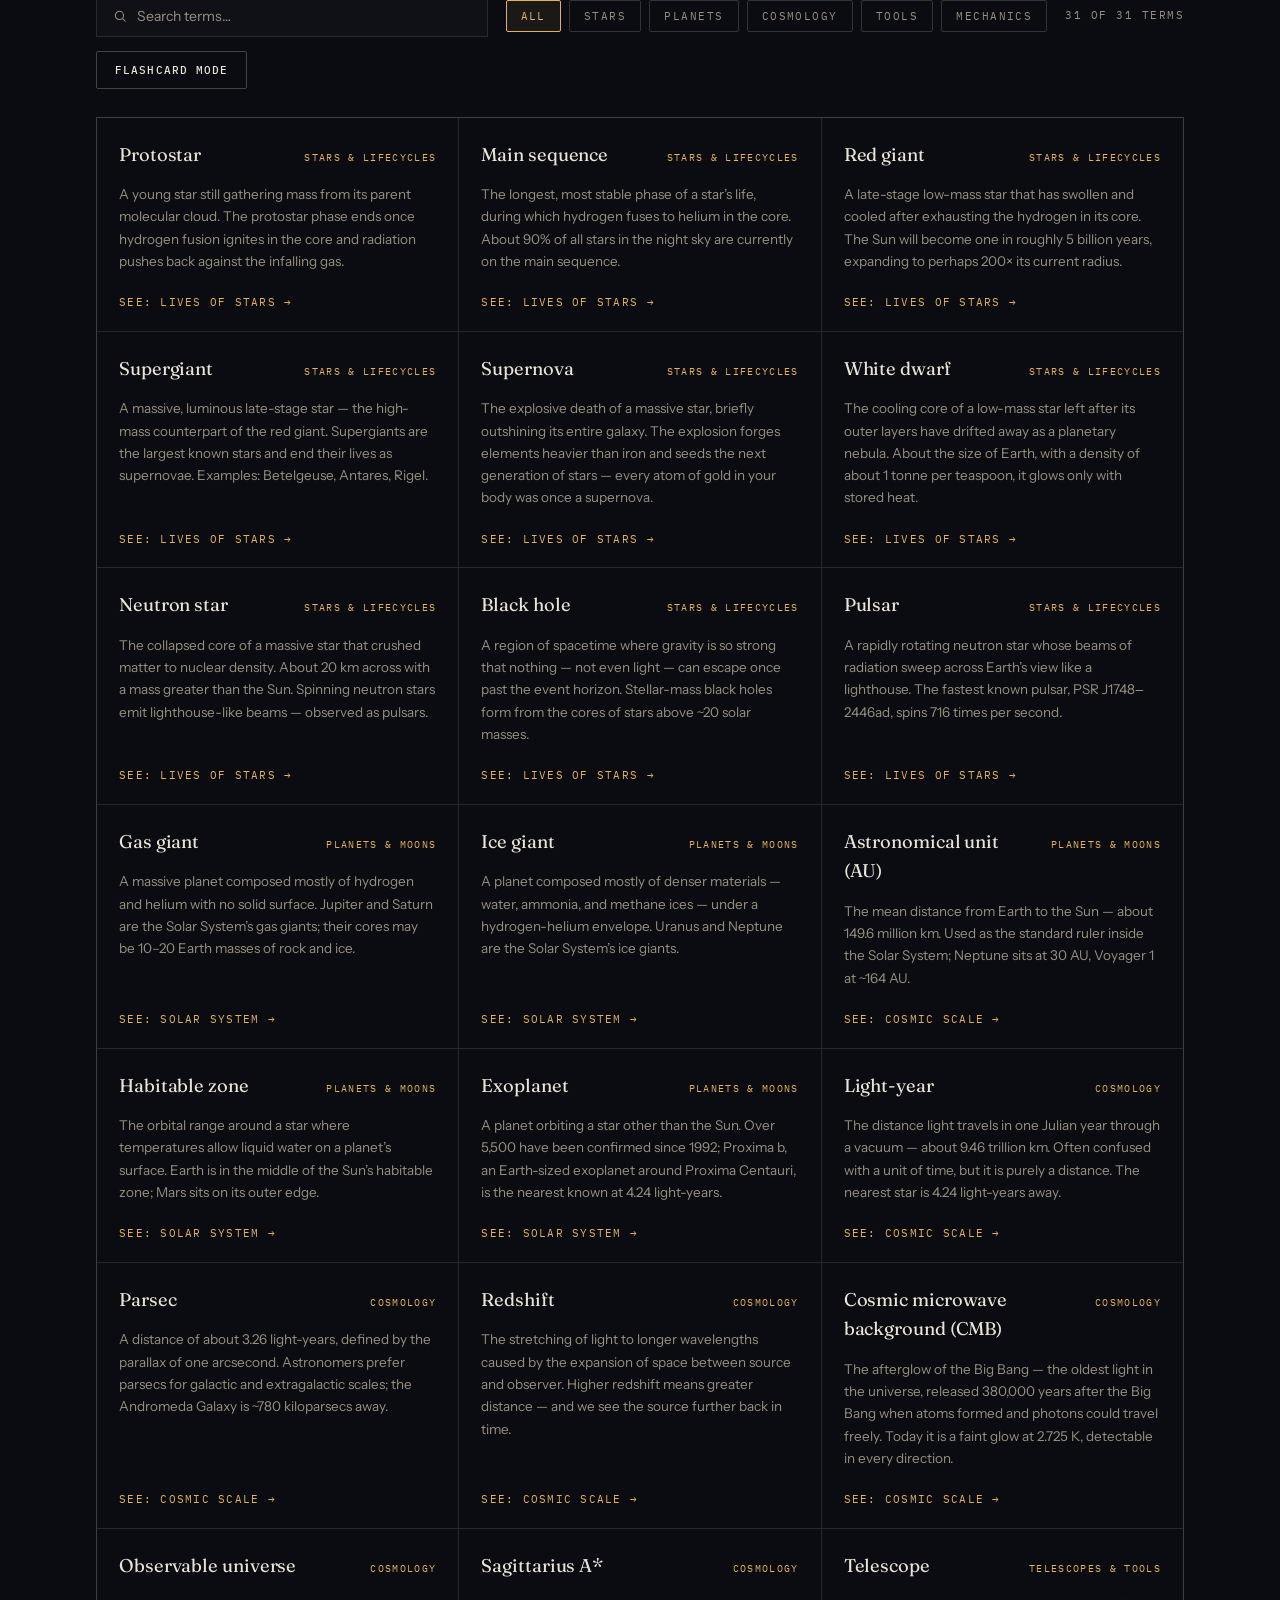
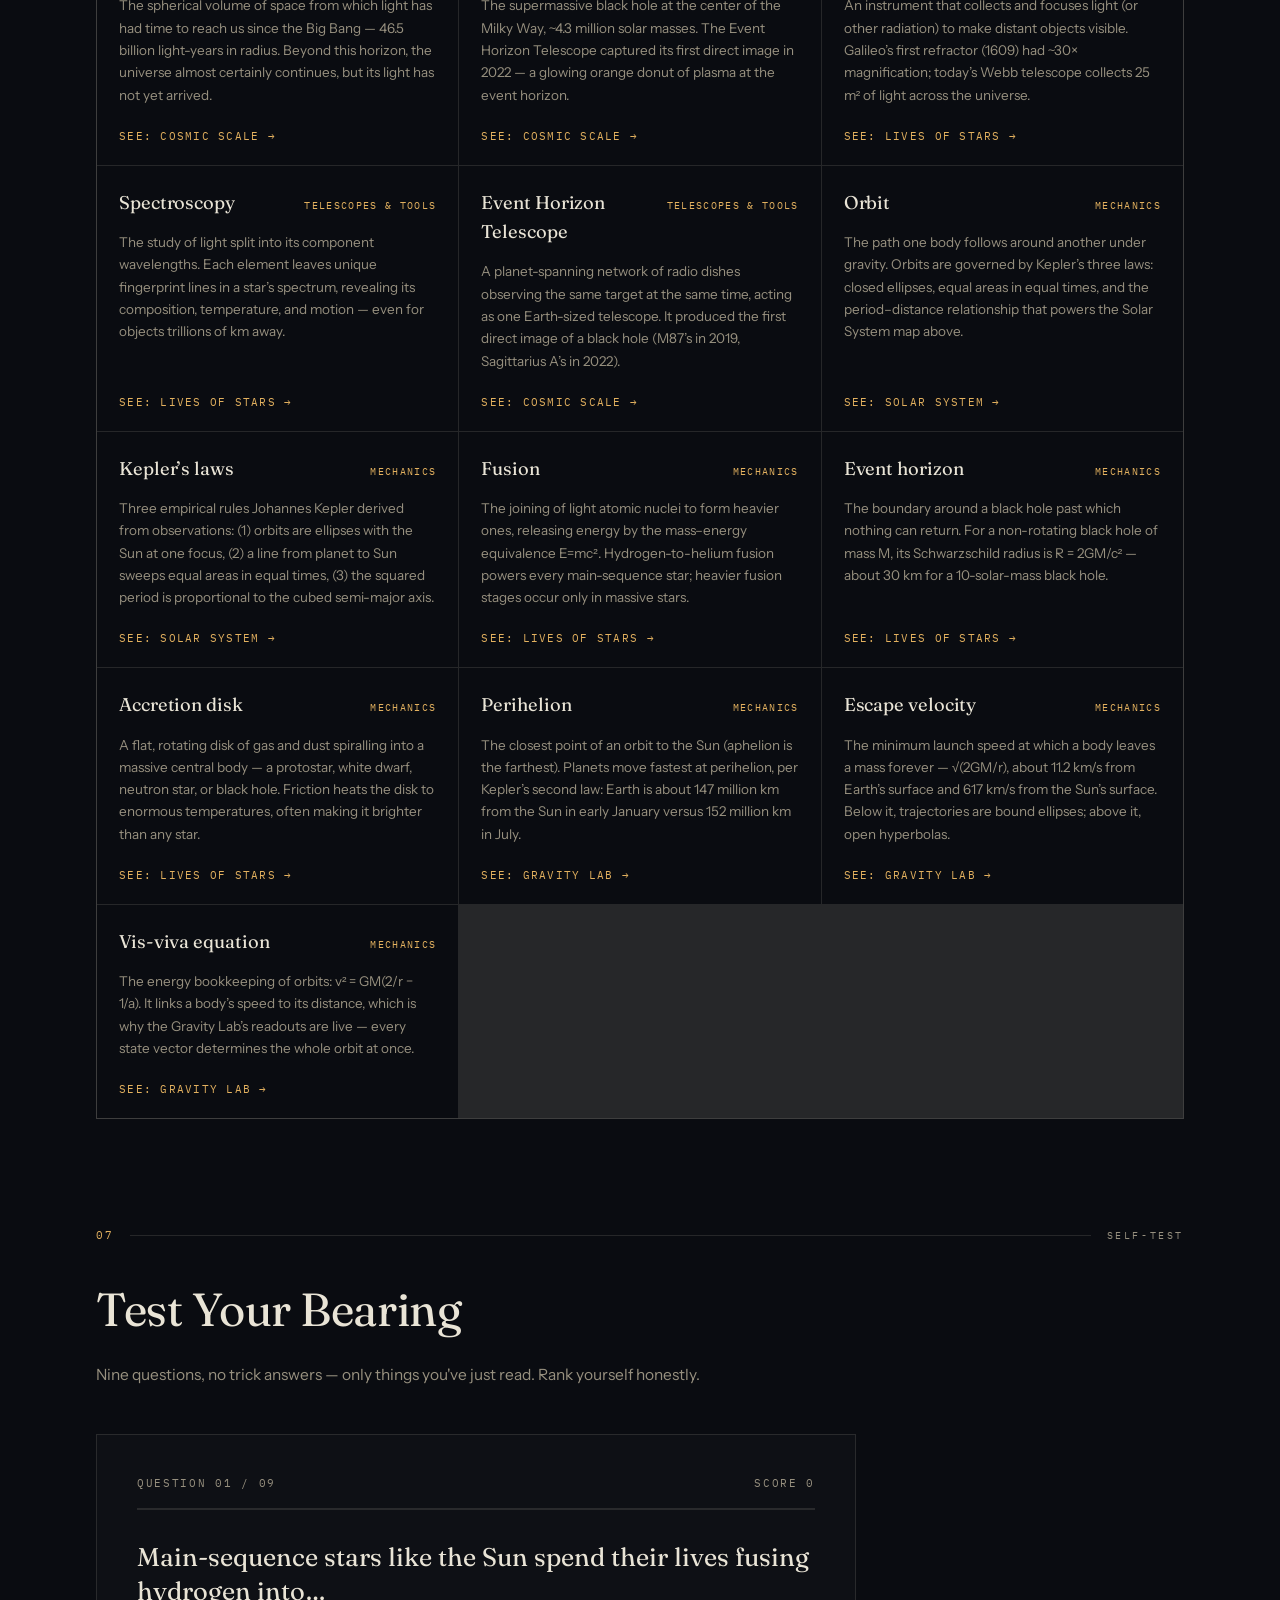
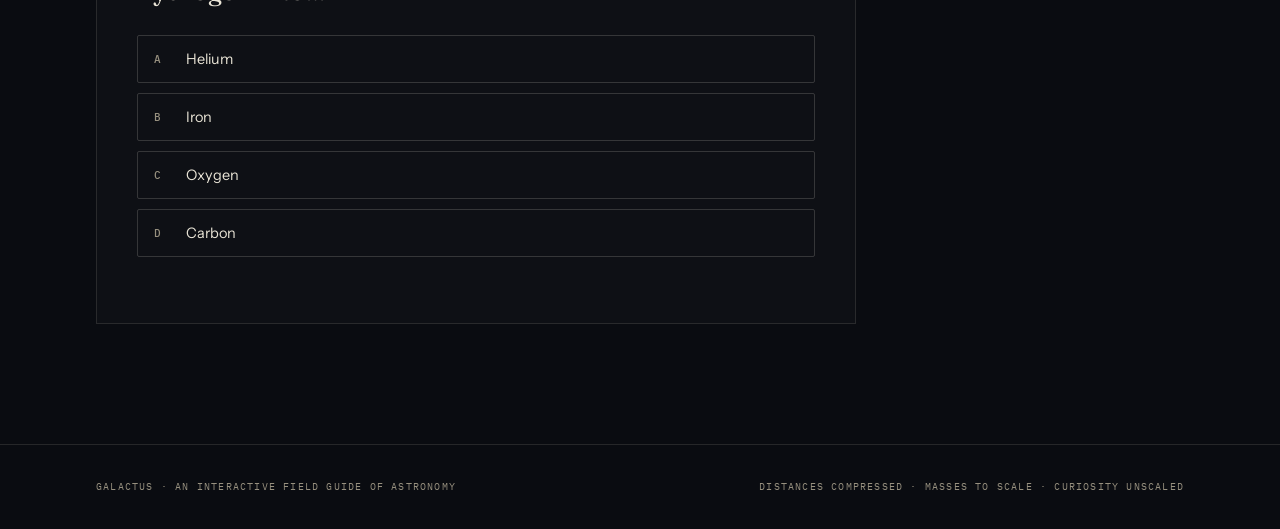
==== commit a2e9434b: "feat: add Gravity Lab, flashcard study mode, and reading progress bar" ====
--- a/index.html
+++ b/index.html
@@ -36,9 +36,12 @@
       <a href="#solar"><span>01</span>Solar System</a>
       <a href="#stars"><span>02</span>Lives of Stars</a>
       <a href="#scale"><span>03</span>Cosmic Scale</a>
-      <a href="#glossary"><span>04</span>Glossary</a>
-      <a href="#quiz"><span>05</span>Quiz</a>
+      <a href="#gravity"><span>04</span>Gravity Lab</a>
+      <a href="#facts"><span>05</span>Facts</a>
+      <a href="#glossary"><span>06</span>Glossary</a>
+      <a href="#quiz"><span>07</span>Quiz</a>
     </div>
+    <span class="nav-progress" id="navProgress" aria-live="polite"></span>
   </nav>
 
   <!-- ============ HERO ============ -->
@@ -47,9 +50,10 @@
     <div class="hero-inner">
       <p class="kicker">AN INTERACTIVE FIELD GUIDE OF ASTRONOMY</p>
       <h1>Find your place<br><em>among the stars.</em></h1>
-      <p class="lede">Four short chapters in applied curiosity: race the planets around the Sun,
-        grow a star from a cloud of dust and watch how it dies, then drag yourself to the
-        edge of the observable universe.</p>
+      <p class="lede">Four guided chapters in applied curiosity: race the planets around the Sun,
+        grow a star from a cloud of dust and watch how it dies, drag yourself to the
+        edge of the observable universe, then launch your own orbits in the gravity lab —
+        with a glossary and a quiz to keep you honest.</p>
       <div class="hero-cta">
         <a class="btn solid" href="#solar">Begin with the Solar System
           <svg viewBox="0 0 24 24" width="14" height="14" fill="none" stroke="currentColor" stroke-width="2" stroke-linecap="round" stroke-linejoin="round"><path d="M5 12h14M13 6l6 6-6 6"/></svg>
@@ -57,11 +61,12 @@
         <a class="btn ghost" href="#quiz">Jump to the quiz</a>
       </div>
       <div class="hero-data">
-        <span><b>13.8 BN</b>&nbsp;YEARS OF TIME</span>
-        <span><b>2 TN</b>&nbsp;GALAXIES</span>
-        <span><b>8</b>&nbsp;PLANETS</span>
-        <span><b>1</b>&nbsp;YOU</span>
-      </div>
+        <span><b data-count="13.8" data-decimals="1">13.8</b>&nbsp;BN&nbsp;YEARS OF TIME</span>
+        <span><b data-count="2">2</b>&nbsp;TN&nbsp;GALAXIES</span>
+        <span><b data-count="8">8</b>&nbsp;PLANETS</span>
+        <span><b data-count="1">1</b>&nbsp;YOU</span>
+      </div>
+      <div class="hero-progress" id="heroProgress"></div>
     </div>
     <div class="hero-hint">
       <svg viewBox="0 0 24 24" width="13" height="13" fill="none" stroke="currentColor" stroke-width="1.6" stroke-linecap="round"><path d="M12 3v18M3 12h18M12 3l-2.5 2.5M12 3l2.5 2.5M12 21l-2.5-2.5M12 21l2.5-2.5M3 12l2.5-2.5M3 12l2.5 2.5M21 12l-2.5-2.5M21 12l-2.5 2.5"/></svg>
@@ -78,11 +83,20 @@
         <p class="sec-sub">Eight worlds and one ordinary yellow dwarf. Watch Mercury lap the Sun
           while Neptune barely creeps along its orbit — the period of every planet is proportional.
           Click any planet to open its dossier.</p>
+        <div class="objectives">
+          <span class="obj-label">WHAT YOU'LL LEARN</span>
+          <ul>
+            <li>Why orbits hold instead of falling</li>
+            <li>How distance sets the length of a year</li>
+            <li>What separates rocky worlds from giants</li>
+          </ul>
+        </div>
       </div>
       <div class="solar-wrap reveal" style="--d:.08s">
         <div class="orbit-stage">
           <span class="canvas-hint">CLICK A PLANET FOR ITS DOSSIER</span>
-          <canvas id="orbits"></canvas>
+          <canvas id="orbits" tabindex="0"
+                  aria-label="Orbital map of the Solar System. Use the left and right arrow keys to cycle through the planets."></canvas>
         </div>
         <aside class="planet-card" id="planetCard" aria-live="polite"></aside>
       </div>
@@ -96,6 +110,18 @@
         <span class="oc-read" id="speedOut">1.0×</span>
         <span class="oc-note">DISTANCES COMPRESSED (r ∝ a^0.4) · PLANET SIZES EXAGGERATED · PERIODS PROPORTIONAL</span>
       </div>
+      <details class="recap reveal" style="--d:.2s">
+        <summary><span class="recap-tag">KEY TAKEAWAYS</span><span class="recap-hint">CLICK TO EXPAND</span></summary>
+        <ul>
+          <li>An orbit is a balance: constant forward motion against gravity's constant inward pull.</li>
+          <li>Kepler's third law: the squared period grows with the cubed distance — inner worlds race, outer worlds crawl.</li>
+          <li>Four small rocky worlds orbit close in; four giants of gas and ice orbit far out. The map compresses distances (r ∝ a<sup>0.4</sup>) so both fit on one screen.</li>
+          <li>Nothing about a planet's year is random — set the distance, and the period follows.</li>
+        </ul>
+        <button class="btn ghost small mark-btn" data-ch="solar" type="button" aria-pressed="false">Mark chapter complete</button>
+      </details>
+      <a class="next-ch reveal" href="#stars"><b>NEXT</b>LIVES OF STARS
+        <svg viewBox="0 0 24 24" width="14" height="14" fill="none" stroke="currentColor" stroke-width="2" stroke-linecap="round" stroke-linejoin="round"><path d="M5 12h14M13 6l6 6-6 6"/></svg></a>
     </section>
 
     <!-- ============ 02 LIVES OF STARS ============ -->
@@ -105,6 +131,14 @@
         <h2>Lives of Stars</h2>
         <p class="sec-sub">Every star is a story told by gravity, and the ending was written at birth.
           Choose a birth mass below and trace the whole biography — from cold dust to whatever remains.</p>
+        <div class="objectives">
+          <span class="obj-label">WHAT YOU'LL LEARN</span>
+          <ul>
+            <li>Why mass decides a star's fate</li>
+            <li>How the Sun will die</li>
+            <li>What white dwarfs, neutron stars and black holes are</li>
+          </ul>
+        </div>
       </div>
       <div class="star-lab reveal" style="--d:.08s">
         <div class="star-stage">
@@ -140,6 +174,18 @@
           </div>
         </div>
       </div>
+      <details class="recap reveal" style="--d:.16s">
+        <summary><span class="recap-tag">KEY TAKEAWAYS</span><span class="recap-hint">CLICK TO EXPAND</span></summary>
+        <ul>
+          <li>Mass is destiny: it sets a star's temperature, brightness, lifetime, and death — all from one number.</li>
+          <li>More massive stars live shorter lives. They burn their fuel far faster: a 10 M☉ star lasts ~30 million years; the Sun, 10 billion.</li>
+          <li>Below about 8 M☉, a star ends as a white dwarf. Above it: supernova, leaving a neutron star — or, past ~20 M☉, a black hole.</li>
+          <li>Try the same stage at different masses above and watch the story change.</li>
+        </ul>
+        <button class="btn ghost small mark-btn" data-ch="stars" type="button" aria-pressed="false">Mark chapter complete</button>
+      </details>
+      <a class="next-ch reveal" href="#scale"><b>NEXT</b>THE COSMIC SCALE
+        <svg viewBox="0 0 24 24" width="14" height="14" fill="none" stroke="currentColor" stroke-width="2" stroke-linecap="round" stroke-linejoin="round"><path d="M5 12h14M13 6l6 6-6 6"/></svg></a>
     </section>
 
     <!-- ============ 03 COSMIC SCALE ============ -->
@@ -149,6 +195,14 @@
         <h2>The Cosmic Scale</h2>
         <p class="sec-sub">Astronomical distances break human intuition, so this ruler is logarithmic.
           Drag the marker: every step to the right multiplies your distance from Earth by ten.</p>
+        <div class="objectives">
+          <span class="obj-label">WHAT YOU'LL LEARN</span>
+          <ul>
+            <li>How to read a logarithmic ruler</li>
+            <li>Why looking far away is looking back in time</li>
+            <li>The true size of the observable universe</li>
+          </ul>
+        </div>
       </div>
       <div class="ladder-wrap reveal" style="--d:.08s">
         <span class="canvas-hint">DRAG THE MARKER — EACH STEP IS ×10</span>
@@ -159,16 +213,122 @@
         <div class="lr-cell"><small>NEAREST LANDMARK</small><span id="ladderLandmark">—</span></div>
       </div>
       <p class="ladder-fact reveal" id="ladderFact" style="--d:.2s"></p>
-    </section>
-
-<!-- ============ 04GLOSSARY (NEW) ============ -->
+      <details class="recap reveal" style="--d:.26s">
+        <summary><span class="recap-tag">KEY TAKEAWAYS</span><span class="recap-hint">CLICK TO EXPAND</span></summary>
+        <ul>
+          <li>Each step to the right on this ruler is ×10 — the only way a human-readable chart can hold the Moon and the observable universe at once.</li>
+          <li>Distance equals lookback time: seeing Andromeda means seeing light that left 2.5 million years ago.</li>
+          <li>The nearest star is 4.24 light-years away — with current spacecraft, that journey takes tens of thousands of years.</li>
+          <li>The observable universe is 46.5 billion light-years in radius; beyond that, light simply hasn't had time to reach us.</li>
+        </ul>
+        <button class="btn ghost small mark-btn" data-ch="scale" type="button" aria-pressed="false">Mark chapter complete</button>
+      </details>
+      <a class="next-ch reveal" href="#gravity"><b>NEXT</b>THE GRAVITY LAB
+        <svg viewBox="0 0 24 24" width="14" height="14" fill="none" stroke="currentColor" stroke-width="2" stroke-linecap="round" stroke-linejoin="round"><path d="M5 12h14M13 6l6 6-6 6"/></svg></a>
+    </section>
+
+<!-- ============ 04 GRAVITY LAB ============ -->
+    <section class="section" id="gravity">
+      <div class="section-head reveal">
+        <div class="head-rule"><span class="sec-no">04</span><span class="rule"></span><span class="sec-tag">Chapter Four</span></div>
+        <h2>The Gravity Lab</h2>
+        <p class="sec-sub">Every ellipse, comet, and escape trajectory comes from one law. Press on the
+          canvas, drag to aim, and release to launch a body around the star — a dashed line predicts the
+          full trajectory before you let go. Watch the gold wedge behind the selected body sweep equal
+          areas in equal times, and try the presets to see each orbit family.</p>
+        <div class="objectives">
+          <span class="obj-label">WHAT YOU'LL LEARN</span>
+          <ul>
+            <li>How one law makes circles, ellipses and escapes</li>
+            <li>Why comets speed up near the Sun</li>
+            <li>How to read an orbit's apsides</li>
+          </ul>
+        </div>
+      </div>
+      <div class="gv-lab reveal" style="--d:.08s">
+        <div class="gv-stage">
+          <span class="canvas-hint">DRAG TO AIM · RELEASE TO LAUNCH · TAP A BODY TO SELECT</span>
+          <canvas id="gvCanvas" aria-label="Orbit simulator. Drag to launch bodies around the star."></canvas>
+        </div>
+        <aside class="gv-panel">
+          <div class="gv-stats">
+            <div class="gv-stat"><small>Current speed</small><span id="gvSpeed">—</span></div>
+            <div class="gv-stat"><small>Distance to star</small><span id="gvDist">—</span></div>
+            <div class="gv-stat"><small>Orbit shape</small><span id="gvShape">—</span></div>
+            <div class="gv-stat"><small>Period</small><span id="gvPeriod">—</span></div>
+            <div class="gv-stat"><small>Perihelion</small><span id="gvPeri">—</span></div>
+            <div class="gv-stat"><small>Aphelion</small><span id="gvApo">—</span></div>
+          </div>
+          <div class="sp-block">
+            <div class="sp-label"><span>ORBIT FAMILIES</span><span>ONE LAW, MANY FATES</span></div>
+            <div class="gv-presets" id="gvPresets">
+              <button class="btn ghost small" data-p="circular" type="button">Circular</button>
+              <button class="btn ghost small" data-p="ellipse" type="button">Ellipse</button>
+              <button class="btn ghost small" data-p="comet" type="button">Comet</button>
+              <button class="btn ghost small" data-p="escape" type="button">Escape</button>
+              <button class="btn ghost small" id="gvClear" type="button" style="grid-column:span 2">Clear all</button>
+            </div>
+            <p class="mass-note">Slow launches fall straight into the star. Near the circular speed
+              (√½× escape) they close into ellipses; at escape velocity the trajectory opens into a
+              hyperbola and the body never returns. The same law produces every one of these fates.</p>
+          </div>
+        </aside>
+      </div>
+      <details class="recap reveal" style="--d:.16s">
+        <summary><span class="recap-tag">KEY TAKEAWAYS</span><span class="recap-hint">CLICK TO EXPAND</span></summary>
+        <ul>
+          <li>One inverse-square law produces every orbit shape — circles, ellipses, parabolas, hyperbolas. Launch speed picks the fate.</li>
+          <li>Below circular speed, the body falls into the star. Near circular speed it closes into an ellipse. At escape velocity (√2× circular) it leaves forever on a hyperbola.</li>
+          <li>Kepler's second law, live: the gold wedge sweeps equal areas in equal times, so bodies move fastest at perihelion — that's why comets sprint past the Sun.</li>
+          <li>A single state vector — position plus velocity — determines the entire orbit. That's what the readouts compute.</li>
+        </ul>
+        <button class="btn ghost small mark-btn" data-ch="gravity" type="button" aria-pressed="false">Mark chapter complete</button>
+      </details>
+      <a class="next-ch reveal" href="#facts"><b>NEXT</b>DID YOU KNOW?
+        <svg viewBox="0 0 24 24" width="14" height="14" fill="none" stroke="currentColor" stroke-width="2" stroke-linecap="round" stroke-linejoin="round"><path d="M5 12h14M13 6l6 6-6 6"/></svg></a>
+    </section>
+
+<!-- ============ 05 DID YOU KNOW ============ -->
+    <section class="section" id="facts">
+      <div class="section-head reveal">
+        <div class="head-rule"><span class="sec-no">05</span><span class="rule"></span><span class="sec-tag">Interlude</span></div>
+        <h2>Did You Know?</h2>
+        <p class="sec-sub">Short, strange, and true. Flip through the fact deck — it shuffles on every
+          visit, so see how many you already knew from the chapters above.</p>
+      </div>
+      <div class="dyk-wrap reveal" style="--d:.08s">
+        <div class="dyk-card" id="dykCard">
+          <span class="dyk-tag">DID YOU KNOW</span>
+          <p class="dyk-text" id="dykText"></p>
+          <div class="dyk-controls">
+            <span class="dyk-counter" id="dykCounter">01 / 12</span>
+            <div class="dyk-btns">
+              <button class="icon-btn" id="dykPrev" type="button" aria-label="Previous fact">
+                <svg viewBox="0 0 24 24" width="14" height="14" fill="none" stroke="currentColor" stroke-width="2" stroke-linecap="round" stroke-linejoin="round"><path d="M19 12H5M11 6l-6 6 6 6"/></svg>
+              </button>
+              <button class="icon-btn" id="dykShuffle" type="button" aria-label="Shuffle facts">
+                <svg viewBox="0 0 24 24" width="14" height="14" fill="none" stroke="currentColor" stroke-width="2" stroke-linecap="round" stroke-linejoin="round"><path d="M16 3h5v5M4 20L21 3M21 16v5h-5M15 15l6 6M4 4l5 5"/></svg>
+              </button>
+              <button class="icon-btn" id="dykNext" type="button" aria-label="Next fact">
+                <svg viewBox="0 0 24 24" width="14" height="14" fill="none" stroke="currentColor" stroke-width="2" stroke-linecap="round" stroke-linejoin="round"><path d="M5 12h14M13 6l6 6-6 6"/></svg>
+              </button>
+            </div>
+          </div>
+        </div>
+      </div>
+      <a class="next-ch reveal" href="#glossary" style="--d:.14s"><b>NEXT</b>ASTRONOMY GLOSSARY
+        <svg viewBox="0 0 24 24" width="14" height="14" fill="none" stroke="currentColor" stroke-width="2" stroke-linecap="round" stroke-linejoin="round"><path d="M5 12h14M13 6l6 6-6 6"/></svg></a>
+    </section>
+
+<!-- ============ 06 GLOSSARY ============ -->
     <section class="section" id="glossary">
       <div class="section-head reveal">
-        <div class="head-rule"><span class="sec-no">04</span><span class="rule"></span><span class="sec-tag">Chapter Five</span></div>
+        <div class="head-rule"><span class="sec-no">06</span><span class="rule"></span><span class="sec-tag">Reference</span></div>
         <h2>Astronomy Glossary</h2>
         <p class="sec-sub">Every term used in the chapters above, with a one-paragraph definition
-          and a link back to where it appears. Filter by topic with the chips, or type in the
-          search box to narrow the list. Use this as a quick reference while you read.</p>
+          and a link back to where it appears. Filter by topic with the chips, search to narrow the
+          list — or switch on flashcard mode and test yourself. Terms you mark as known are
+          remembered in this browser.</p>
       </div>
 
       <div class="glossary-controls reveal" style="--d:.08s">
@@ -186,23 +346,29 @@
           <button class="gl-chip" data-cat="Mechanics" type="button">Mechanics</button>
         </div>
         <span class="gl-count" id="glossaryCount"></span>
+        <button class="btn ghost small" id="glStudyBtn" type="button" aria-pressed="false">Flashcard mode</button>
       </div>
 
       <div class="glossary-grid reveal" id="glossaryGrid" style="--d:.14s"></div>
     </section>
 
-    <!-- ============ 05 QUIZ ============ -->
+    <!-- ============ 07 QUIZ ============ -->
     <section class="section" id="quiz">
       <div class="section-head reveal">
-        <div class="head-rule"><span class="sec-no">05</span><span class="rule"></span><span class="sec-tag">Chapter Four</span></div>
+        <div class="head-rule"><span class="sec-no">07</span><span class="rule"></span><span class="sec-tag">Self-Test</span></div>
         <h2>Test Your Bearing</h2>
-        <p class="sec-sub">Six questions, no trick answers — only things you've just read. Rank yourself honestly.</p>
+        <p class="sec-sub">Nine questions, no trick answers — only things you've just read. Rank yourself honestly.</p>
       </div>
       <div class="quiz-box reveal" id="quizBox" style="--d:.08s"></div>
     </section>
   </main>
 
-  
+  <footer>
+    <div class="foot-inner">
+      <span>GALACTUS · AN INTERACTIVE FIELD GUIDE OF ASTRONOMY</span>
+      <span>DISTANCES COMPRESSED · MASSES TO SCALE · CURIOSITY UNSCALED</span>
+    </div>
+  </footer>
 
   <script type="module" src="script.js"></script>
 </body>
--- a/styles.css
+++ b/styles.css
@@ -7,8 +7,10 @@
 @import url('css/solar-system.css');
 @import url('css/stellar-lifecycle.css');
 @import url('css/cosmic-scale.css');
+@import url('css/gravity-lab.css');
 @import url('css/quiz.css');
 @import url('css/footer.css');
 @import url('css/animations.css');
 @import url('css/responsive.css');
-@import url('css/glossary.css'); +@import url('css/glossary.css');
+@import url('css/learn.css');
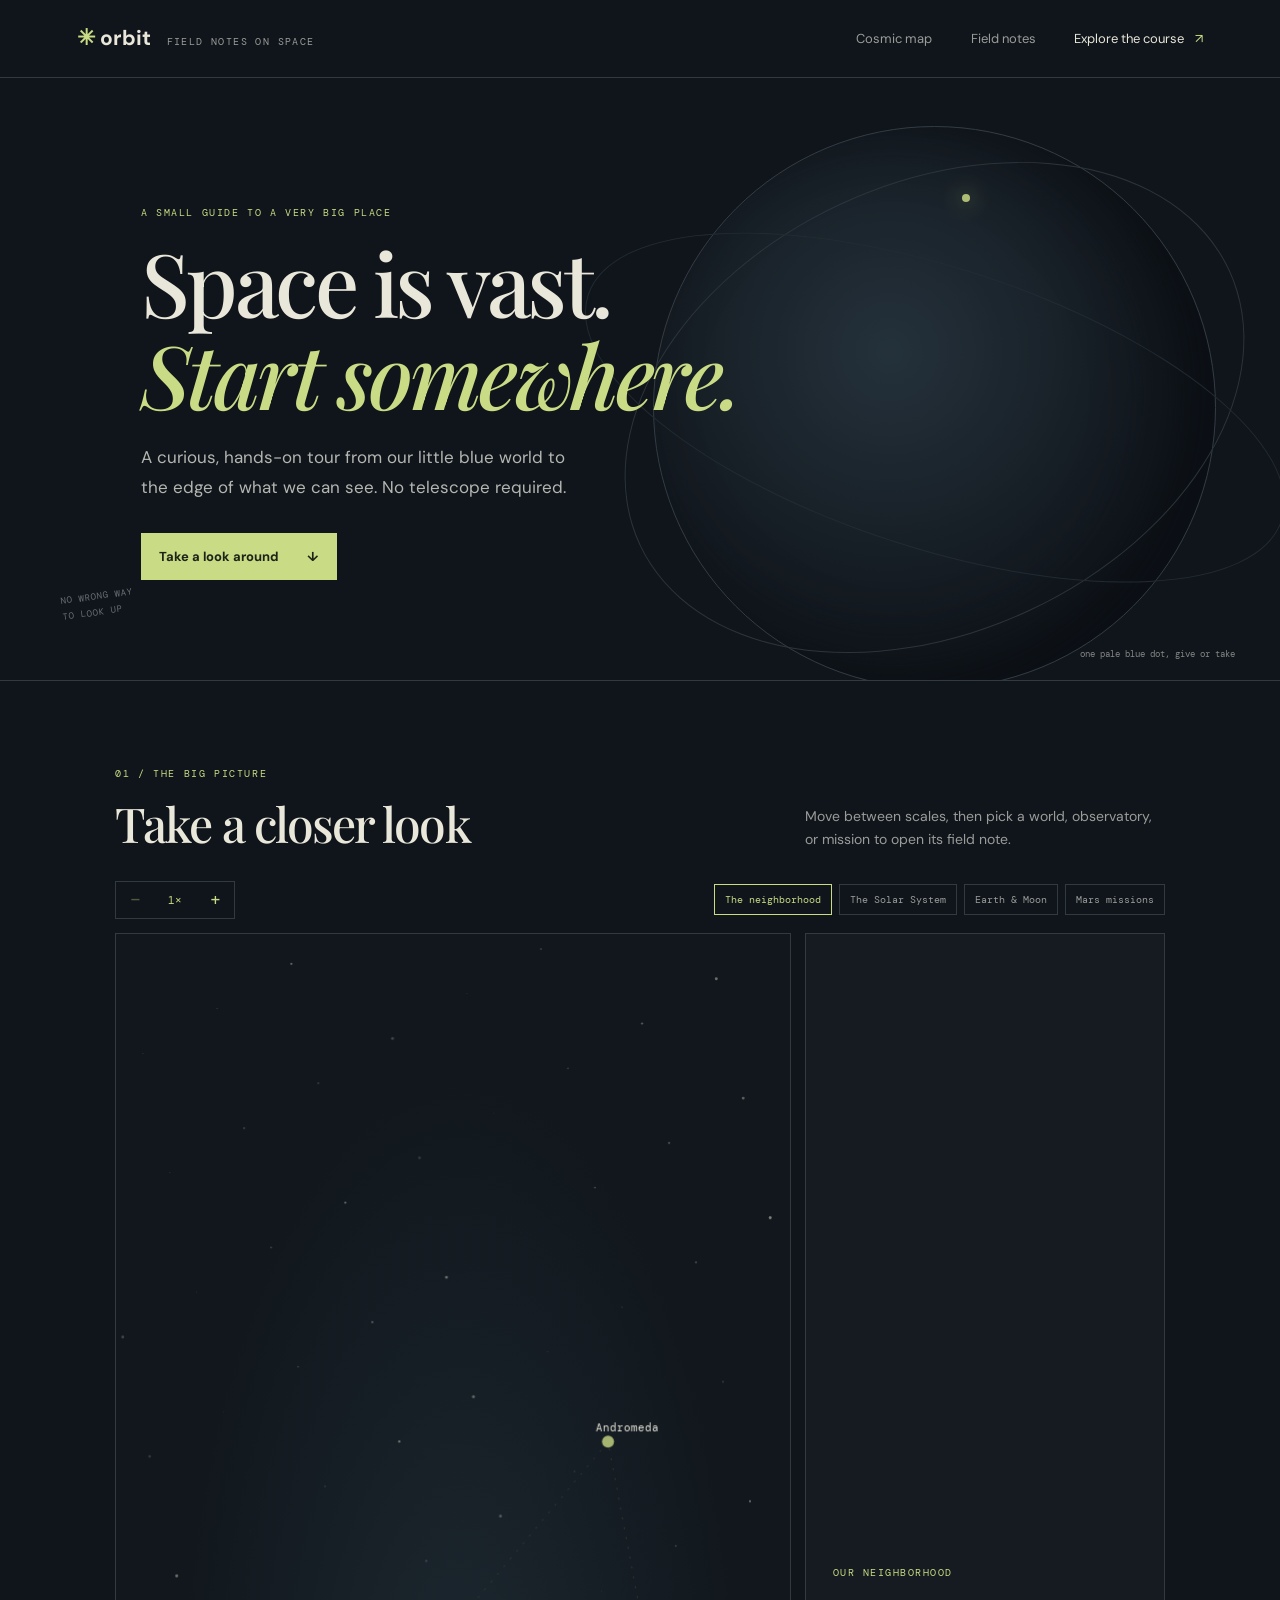
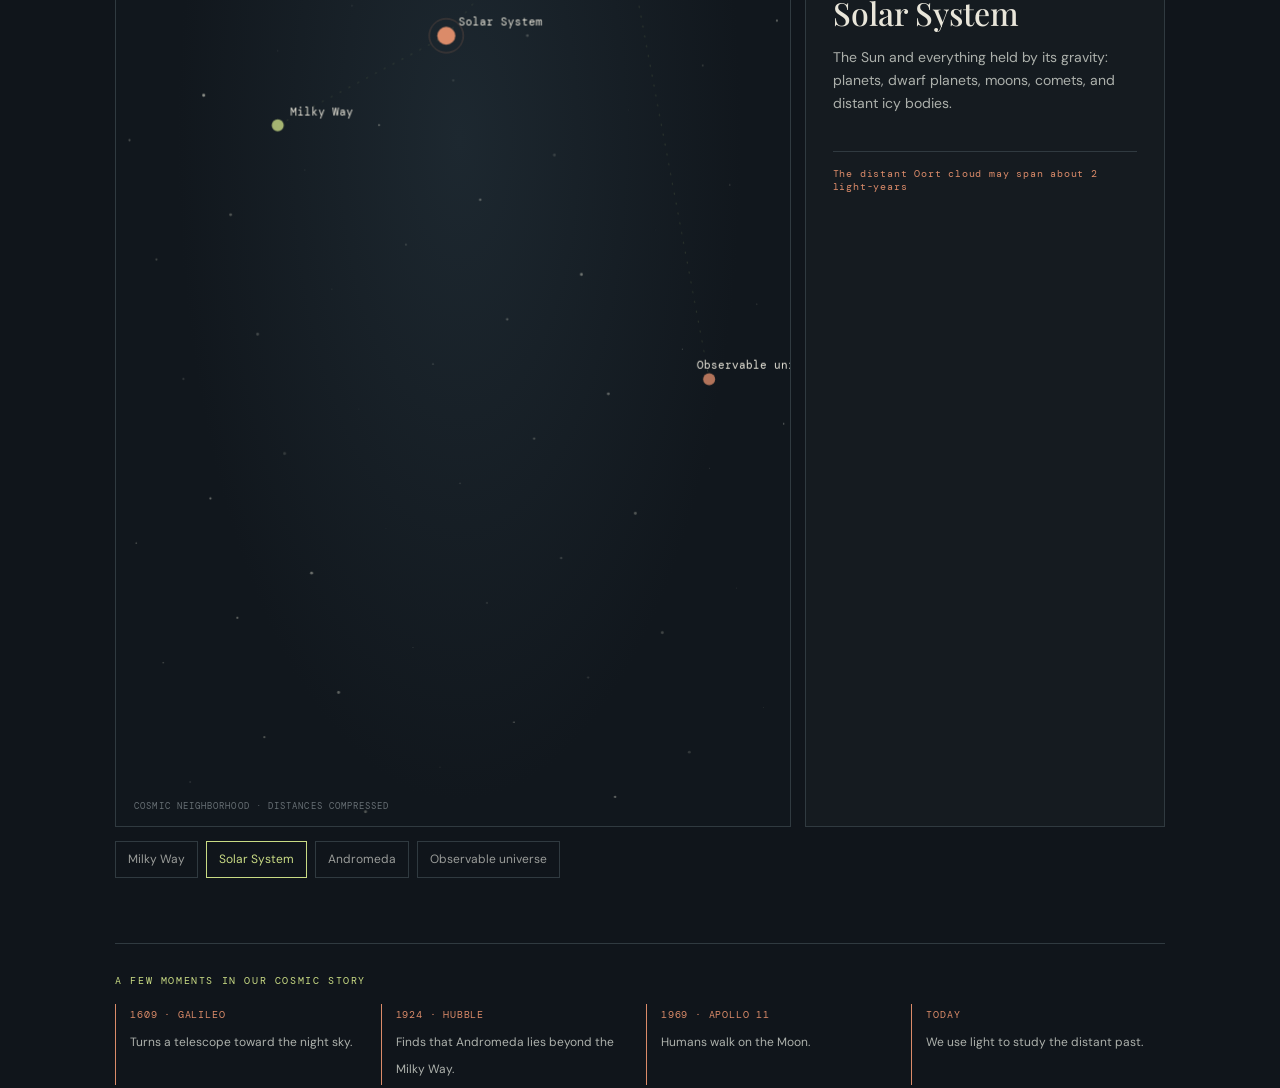
==== commit b6409838: "Expanded and Enhanced Better than GTA V" ====
--- a/index.html
+++ b/index.html
@@ -1,375 +1,74 @@
-<!DOCTYPE html>
-<html lang="en">
-<head>
-  <meta charset="UTF-8">
-  <meta name="viewport" content="width=device-width, initial-scale=1.0">
-  <title>Galactus</title>
-  <link rel="icon" type="image/svg+xml" href="data:image/svg+xml,%3Csvg xmlns='http://www.w3.org/2000/svg' viewBox='0 0 64 64'%3E%3Crect width='100' height='100' rx='14' fill='%23101418'/%3E%3Cg transform='translate(7 7) scale(0.25)'%3E%3Cpath d='M147.28 63.06A60 60 0 1 0 160 100L124 100' fill='none' stroke='%23F2EFE6' stroke-width='17' stroke-linejoin='round'/%3E%3Ccircle cx='156.7' cy='80.5' r='6' fill='%23E8B54A'/%3E%3Cpath d='M100 85Q102.9 97.1 115 100Q102.9 102.9 100 115Q97.1 102.9 85 100Q97.1 97.1 100 85Z' fill='%23E8B54A'/%3E%3C/g%3E%3C/svg%3E">
-  <link rel="preconnect" href="https://fonts.googleapis.com">
-  <link rel="preconnect" href="https://fonts.gstatic.com" crossorigin>
-  <link href="https://fonts.googleapis.com/css2?family=Fraunces:ital,opsz,wght@0,9..144,300..600;1,9..144,300..600&family=IBM+Plex+Mono:wght@400;500&family=Instrument+Sans:wght@400;500&display=swap" rel="stylesheet">
-  <link rel="stylesheet" href="styles.css">
-</head>
-<body>
-
-  <nav class="nav">
-    <a class="brand" href="#top">
-      <svg class="logo-anim" xmlns="http://www.w3.org/2000/svg" viewBox="0 0 200 200" width="30" height="30" aria-hidden="true">
-        <path id="gOrbit" fill="none" stroke="none"
-              d="M160 100A60 60 0 0 0 100 40A60 60 0 0 0 40 100A60 60 0 0 0 100 160A60 60 0 0 0 160 100"/>
-        <path class="logo-ring" pathLength="1"
-              d="M147.28 63.06A60 60 0 1 0 160 100L124 100"
-              fill="none" stroke="currentColor" stroke-width="17" stroke-linejoin="round"/>
-        <g class="logo-planet">
-          <circle r="6" fill="#E8B54A"/>
-          <animateMotion dur="16s" repeatCount="indefinite">
-            <mpath href="#gOrbit" xlink:href="#gOrbit"/>
-          </animateMotion>
-        </g>
-        <path class="logo-star"
-              d="M100 85Q102.9 97.1 115 100Q102.9 102.9 100 115Q97.1 102.9 85 100Q97.1 97.1 100 85Z"
-              fill="#E8B54A"/>
-      </svg>
-      GALACTUS
-    </a>
-    <div class="nav-links">
-      <a href="#solar"><span>01</span>Solar System</a>
-      <a href="#stars"><span>02</span>Lives of Stars</a>
-      <a href="#scale"><span>03</span>Cosmic Scale</a>
-      <a href="#gravity"><span>04</span>Gravity Lab</a>
-      <a href="#facts"><span>05</span>Facts</a>
-      <a href="#glossary"><span>06</span>Glossary</a>
-      <a href="#quiz"><span>07</span>Quiz</a>
-    </div>
-    <span class="nav-progress" id="navProgress" aria-live="polite"></span>
-  </nav>
-
-  <!-- ============ HERO ============ -->
-  <header class="hero" id="top">
-    <canvas id="sky" aria-hidden="true"></canvas>
-    <div class="hero-inner">
-      <p class="kicker">AN INTERACTIVE FIELD GUIDE OF ASTRONOMY</p>
-      <h1>Find your place<br><em>among the stars.</em></h1>
-      <p class="lede">Four guided chapters in applied curiosity: race the planets around the Sun,
-        grow a star from a cloud of dust and watch how it dies, drag yourself to the
-        edge of the observable universe, then launch your own orbits in the gravity lab —
-        with a glossary and a quiz to keep you honest.</p>
-      <div class="hero-cta">
-        <a class="btn solid" href="#solar">Begin with the Solar System
-          <svg viewBox="0 0 24 24" width="14" height="14" fill="none" stroke="currentColor" stroke-width="2" stroke-linecap="round" stroke-linejoin="round"><path d="M5 12h14M13 6l6 6-6 6"/></svg>
-        </a>
-        <a class="btn ghost" href="#quiz">Jump to the quiz</a>
-      </div>
-      <div class="hero-data">
-        <span><b data-count="13.8" data-decimals="1">13.8</b>&nbsp;BN&nbsp;YEARS OF TIME</span>
-        <span><b data-count="2">2</b>&nbsp;TN&nbsp;GALAXIES</span>
-        <span><b data-count="8">8</b>&nbsp;PLANETS</span>
-        <span><b data-count="1">1</b>&nbsp;YOU</span>
-      </div>
-      <div class="hero-progress" id="heroProgress"></div>
-    </div>
-    <div class="hero-hint">
-      <svg viewBox="0 0 24 24" width="13" height="13" fill="none" stroke="currentColor" stroke-width="1.6" stroke-linecap="round"><path d="M12 3v18M3 12h18M12 3l-2.5 2.5M12 3l2.5 2.5M12 21l-2.5-2.5M12 21l2.5-2.5M3 12l2.5-2.5M3 12l2.5 2.5M21 12l-2.5-2.5M21 12l-2.5 2.5"/></svg>
-      MOVE ACROSS THE SKY — NEARBY STARS WILL LINK INTO CONSTELLATIONS
-    </div>
-  </header>
-
-  <main>
-    <!-- ============ 01 SOLAR SYSTEM ============ -->
-    <section class="section" id="solar">
-      <div class="section-head reveal">
-        <div class="head-rule"><span class="sec-no">01</span><span class="rule"></span><span class="sec-tag">Chapter One</span></div>
-        <h2>The Solar System</h2>
-        <p class="sec-sub">Eight worlds and one ordinary yellow dwarf. Watch Mercury lap the Sun
-          while Neptune barely creeps along its orbit — the period of every planet is proportional.
-          Click any planet to open its dossier.</p>
-        <div class="objectives">
-          <span class="obj-label">WHAT YOU'LL LEARN</span>
-          <ul>
-            <li>Why orbits hold instead of falling</li>
-            <li>How distance sets the length of a year</li>
-            <li>What separates rocky worlds from giants</li>
-          </ul>
-        </div>
-      </div>
-      <div class="solar-wrap reveal" style="--d:.08s">
-        <div class="orbit-stage">
-          <span class="canvas-hint">CLICK A PLANET FOR ITS DOSSIER</span>
-          <canvas id="orbits" tabindex="0"
-                  aria-label="Orbital map of the Solar System. Use the left and right arrow keys to cycle through the planets."></canvas>
-        </div>
-        <aside class="planet-card" id="planetCard" aria-live="polite"></aside>
-      </div>
-      <div class="orbit-controls reveal" style="--d:.16s">
-        <button class="icon-btn" id="playBtn" type="button" aria-label="Pause orbits">
-          <svg class="i-pause" viewBox="0 0 24 24" width="14" height="14" fill="currentColor"><rect x="6" y="4.5" width="4" height="15" rx="1"/><rect x="14" y="4.5" width="4" height="15" rx="1"/></svg>
-          <svg class="i-play" viewBox="0 0 24 24" width="14" height="14" fill="currentColor"><path d="M8 5.5v13l11-6.5z"/></svg>
-        </button>
-        <span class="oc-lab">ORBITAL SPEED</span>
-        <input type="range" id="speedRange" min="0.2" max="5" step="0.1" value="1" aria-label="Orbital speed">
-        <span class="oc-read" id="speedOut">1.0×</span>
-        <span class="oc-note">DISTANCES COMPRESSED (r ∝ a^0.4) · PLANET SIZES EXAGGERATED · PERIODS PROPORTIONAL</span>
-      </div>
-      <details class="recap reveal" style="--d:.2s">
-        <summary><span class="recap-tag">KEY TAKEAWAYS</span><span class="recap-hint">CLICK TO EXPAND</span></summary>
-        <ul>
-          <li>An orbit is a balance: constant forward motion against gravity's constant inward pull.</li>
-          <li>Kepler's third law: the squared period grows with the cubed distance — inner worlds race, outer worlds crawl.</li>
-          <li>Four small rocky worlds orbit close in; four giants of gas and ice orbit far out. The map compresses distances (r ∝ a<sup>0.4</sup>) so both fit on one screen.</li>
-          <li>Nothing about a planet's year is random — set the distance, and the period follows.</li>
-        </ul>
-        <button class="btn ghost small mark-btn" data-ch="solar" type="button" aria-pressed="false">Mark chapter complete</button>
-      </details>
-      <a class="next-ch reveal" href="#stars"><b>NEXT</b>LIVES OF STARS
-        <svg viewBox="0 0 24 24" width="14" height="14" fill="none" stroke="currentColor" stroke-width="2" stroke-linecap="round" stroke-linejoin="round"><path d="M5 12h14M13 6l6 6-6 6"/></svg></a>
-    </section>
-
-    <!-- ============ 02 LIVES OF STARS ============ -->
-    <section class="section" id="stars">
-      <div class="section-head reveal">
-        <div class="head-rule"><span class="sec-no">02</span><span class="rule"></span><span class="sec-tag">Chapter Two</span></div>
-        <h2>Lives of Stars</h2>
-        <p class="sec-sub">Every star is a story told by gravity, and the ending was written at birth.
-          Choose a birth mass below and trace the whole biography — from cold dust to whatever remains.</p>
-        <div class="objectives">
-          <span class="obj-label">WHAT YOU'LL LEARN</span>
-          <ul>
-            <li>Why mass decides a star's fate</li>
-            <li>How the Sun will die</li>
-            <li>What white dwarfs, neutron stars and black holes are</li>
-          </ul>
-        </div>
-      </div>
-      <div class="star-lab reveal" style="--d:.08s">
-        <div class="star-stage">
-          <canvas id="starCanvas"></canvas>
-        </div>
-        <div class="star-panel">
-          <div class="sp-block">
-            <div class="sp-label"><span>CHOOSE A STAR'S BIRTH MASS</span><span id="massOut">—</span></div>
-            <input type="range" id="massRange" min="0" max="100" step="0.5" value="38.4" aria-label="Stellar mass in solar masses">
-            <div class="sp-hint"><span>0.1 M☉</span><span>LOGARITHMIC SCALE</span><span>40 M☉</span></div>
-            <p class="mass-note" id="massNote">This chooses one star to follow. Its mass controls how hot it is, how long it shines, and what it becomes.</p>
-          </div>
-          <div class="sp-stats">
-            <div class="sp-stat"><small>Surface temperature</small><span id="stTemp">—</span></div>
-            <div class="sp-stat"><small>Luminosity</small><span id="stLum">—</span></div>
-            <div class="sp-stat"><small>Main-sequence lifetime</small><span id="stLife">—</span></div>
-            <div class="sp-stat"><small>Predicted remnant</small><span id="stRem">—</span></div>
-          </div>
-          <div class="sp-block">
-            <div class="sp-label"><span>STELLAR LIFECYCLE</span><span>SELECT A STAGE</span></div>
-            <div class="stages" id="stageNodes">
-              <button class="stage" type="button"><i></i><span>Nebula</span></button>
-              <button class="stage" type="button"><i></i><span>Protostar</span></button>
-              <button class="stage" type="button"><i></i><span>Main sequence</span></button>
-              <button class="stage" type="button"><i></i><span>Red giant</span></button>
-              <button class="stage" type="button"><i></i><span>Remnant</span></button>
-            </div>
-            <p class="stage-note">These stages describe the star selected above. Select one to inspect it, or play the sequence from beginning to end.</p>
-            <p id="stageDesc"></p>
-            <button class="btn ghost small" id="traceBtn" type="button" aria-pressed="false"><span id="traceLabel">Play lifecycle</span>
-              <svg viewBox="0 0 24 24" width="14" height="14" fill="none" stroke="currentColor" stroke-width="2" stroke-linecap="round" stroke-linejoin="round"><path d="M5 12h14M13 6l6 6-6 6"/></svg>
-            </button>
-          </div>
-        </div>
-      </div>
-      <details class="recap reveal" style="--d:.16s">
-        <summary><span class="recap-tag">KEY TAKEAWAYS</span><span class="recap-hint">CLICK TO EXPAND</span></summary>
-        <ul>
-          <li>Mass is destiny: it sets a star's temperature, brightness, lifetime, and death — all from one number.</li>
-          <li>More massive stars live shorter lives. They burn their fuel far faster: a 10 M☉ star lasts ~30 million years; the Sun, 10 billion.</li>
-          <li>Below about 8 M☉, a star ends as a white dwarf. Above it: supernova, leaving a neutron star — or, past ~20 M☉, a black hole.</li>
-          <li>Try the same stage at different masses above and watch the story change.</li>
-        </ul>
-        <button class="btn ghost small mark-btn" data-ch="stars" type="button" aria-pressed="false">Mark chapter complete</button>
-      </details>
-      <a class="next-ch reveal" href="#scale"><b>NEXT</b>THE COSMIC SCALE
-        <svg viewBox="0 0 24 24" width="14" height="14" fill="none" stroke="currentColor" stroke-width="2" stroke-linecap="round" stroke-linejoin="round"><path d="M5 12h14M13 6l6 6-6 6"/></svg></a>
-    </section>
-
-    <!-- ============ 03 COSMIC SCALE ============ -->
-    <section class="section" id="scale">
-      <div class="section-head reveal">
-        <div class="head-rule"><span class="sec-no">03</span><span class="rule"></span><span class="sec-tag">Chapter Three</span></div>
-        <h2>The Cosmic Scale</h2>
-        <p class="sec-sub">Astronomical distances break human intuition, so this ruler is logarithmic.
-          Drag the marker: every step to the right multiplies your distance from Earth by ten.</p>
-        <div class="objectives">
-          <span class="obj-label">WHAT YOU'LL LEARN</span>
-          <ul>
-            <li>How to read a logarithmic ruler</li>
-            <li>Why looking far away is looking back in time</li>
-            <li>The true size of the observable universe</li>
-          </ul>
-        </div>
-      </div>
-      <div class="ladder-wrap reveal" style="--d:.08s">
-        <span class="canvas-hint">DRAG THE MARKER — EACH STEP IS ×10</span>
-        <canvas id="ladder"></canvas>
-      </div>
-      <div class="ladder-readout reveal" style="--d:.14s">
-        <div class="lr-cell"><small>DISTANCE FROM EARTH</small><span id="ladderDist">—</span></div>
-        <div class="lr-cell"><small>NEAREST LANDMARK</small><span id="ladderLandmark">—</span></div>
-      </div>
-      <p class="ladder-fact reveal" id="ladderFact" style="--d:.2s"></p>
-      <details class="recap reveal" style="--d:.26s">
-        <summary><span class="recap-tag">KEY TAKEAWAYS</span><span class="recap-hint">CLICK TO EXPAND</span></summary>
-        <ul>
-          <li>Each step to the right on this ruler is ×10 — the only way a human-readable chart can hold the Moon and the observable universe at once.</li>
-          <li>Distance equals lookback time: seeing Andromeda means seeing light that left 2.5 million years ago.</li>
-          <li>The nearest star is 4.24 light-years away — with current spacecraft, that journey takes tens of thousands of years.</li>
-          <li>The observable universe is 46.5 billion light-years in radius; beyond that, light simply hasn't had time to reach us.</li>
-        </ul>
-        <button class="btn ghost small mark-btn" data-ch="scale" type="button" aria-pressed="false">Mark chapter complete</button>
-      </details>
-      <a class="next-ch reveal" href="#gravity"><b>NEXT</b>THE GRAVITY LAB
-        <svg viewBox="0 0 24 24" width="14" height="14" fill="none" stroke="currentColor" stroke-width="2" stroke-linecap="round" stroke-linejoin="round"><path d="M5 12h14M13 6l6 6-6 6"/></svg></a>
-    </section>
-
-<!-- ============ 04 GRAVITY LAB ============ -->
-    <section class="section" id="gravity">
-      <div class="section-head reveal">
-        <div class="head-rule"><span class="sec-no">04</span><span class="rule"></span><span class="sec-tag">Chapter Four</span></div>
-        <h2>The Gravity Lab</h2>
-        <p class="sec-sub">Every ellipse, comet, and escape trajectory comes from one law. Press on the
-          canvas, drag to aim, and release to launch a body around the star — a dashed line predicts the
-          full trajectory before you let go. Watch the gold wedge behind the selected body sweep equal
-          areas in equal times, and try the presets to see each orbit family.</p>
-        <div class="objectives">
-          <span class="obj-label">WHAT YOU'LL LEARN</span>
-          <ul>
-            <li>How one law makes circles, ellipses and escapes</li>
-            <li>Why comets speed up near the Sun</li>
-            <li>How to read an orbit's apsides</li>
-          </ul>
-        </div>
-      </div>
-      <div class="gv-lab reveal" style="--d:.08s">
-        <div class="gv-stage">
-          <span class="canvas-hint">DRAG TO AIM · RELEASE TO LAUNCH · TAP A BODY TO SELECT</span>
-          <canvas id="gvCanvas" aria-label="Orbit simulator. Drag to launch bodies around the star."></canvas>
-        </div>
-        <aside class="gv-panel">
-          <div class="gv-stats">
-            <div class="gv-stat"><small>Current speed</small><span id="gvSpeed">—</span></div>
-            <div class="gv-stat"><small>Distance to star</small><span id="gvDist">—</span></div>
-            <div class="gv-stat"><small>Orbit shape</small><span id="gvShape">—</span></div>
-            <div class="gv-stat"><small>Period</small><span id="gvPeriod">—</span></div>
-            <div class="gv-stat"><small>Perihelion</small><span id="gvPeri">—</span></div>
-            <div class="gv-stat"><small>Aphelion</small><span id="gvApo">—</span></div>
-          </div>
-          <div class="sp-block">
-            <div class="sp-label"><span>ORBIT FAMILIES</span><span>ONE LAW, MANY FATES</span></div>
-            <div class="gv-presets" id="gvPresets">
-              <button class="btn ghost small" data-p="circular" type="button">Circular</button>
-              <button class="btn ghost small" data-p="ellipse" type="button">Ellipse</button>
-              <button class="btn ghost small" data-p="comet" type="button">Comet</button>
-              <button class="btn ghost small" data-p="escape" type="button">Escape</button>
-              <button class="btn ghost small" id="gvClear" type="button" style="grid-column:span 2">Clear all</button>
-            </div>
-            <p class="mass-note">Slow launches fall straight into the star. Near the circular speed
-              (√½× escape) they close into ellipses; at escape velocity the trajectory opens into a
-              hyperbola and the body never returns. The same law produces every one of these fates.</p>
-          </div>
-        </aside>
-      </div>
-      <details class="recap reveal" style="--d:.16s">
-        <summary><span class="recap-tag">KEY TAKEAWAYS</span><span class="recap-hint">CLICK TO EXPAND</span></summary>
-        <ul>
-          <li>One inverse-square law produces every orbit shape — circles, ellipses, parabolas, hyperbolas. Launch speed picks the fate.</li>
-          <li>Below circular speed, the body falls into the star. Near circular speed it closes into an ellipse. At escape velocity (√2× circular) it leaves forever on a hyperbola.</li>
-          <li>Kepler's second law, live: the gold wedge sweeps equal areas in equal times, so bodies move fastest at perihelion — that's why comets sprint past the Sun.</li>
-          <li>A single state vector — position plus velocity — determines the entire orbit. That's what the readouts compute.</li>
-        </ul>
-        <button class="btn ghost small mark-btn" data-ch="gravity" type="button" aria-pressed="false">Mark chapter complete</button>
-      </details>
-      <a class="next-ch reveal" href="#facts"><b>NEXT</b>DID YOU KNOW?
-        <svg viewBox="0 0 24 24" width="14" height="14" fill="none" stroke="currentColor" stroke-width="2" stroke-linecap="round" stroke-linejoin="round"><path d="M5 12h14M13 6l6 6-6 6"/></svg></a>
-    </section>
-
-<!-- ============ 05 DID YOU KNOW ============ -->
-    <section class="section" id="facts">
-      <div class="section-head reveal">
-        <div class="head-rule"><span class="sec-no">05</span><span class="rule"></span><span class="sec-tag">Interlude</span></div>
-        <h2>Did You Know?</h2>
-        <p class="sec-sub">Short, strange, and true. Flip through the fact deck — it shuffles on every
-          visit, so see how many you already knew from the chapters above.</p>
-      </div>
-      <div class="dyk-wrap reveal" style="--d:.08s">
-        <div class="dyk-card" id="dykCard">
-          <span class="dyk-tag">DID YOU KNOW</span>
-          <p class="dyk-text" id="dykText"></p>
-          <div class="dyk-controls">
-            <span class="dyk-counter" id="dykCounter">01 / 12</span>
-            <div class="dyk-btns">
-              <button class="icon-btn" id="dykPrev" type="button" aria-label="Previous fact">
-                <svg viewBox="0 0 24 24" width="14" height="14" fill="none" stroke="currentColor" stroke-width="2" stroke-linecap="round" stroke-linejoin="round"><path d="M19 12H5M11 6l-6 6 6 6"/></svg>
-              </button>
-              <button class="icon-btn" id="dykShuffle" type="button" aria-label="Shuffle facts">
-                <svg viewBox="0 0 24 24" width="14" height="14" fill="none" stroke="currentColor" stroke-width="2" stroke-linecap="round" stroke-linejoin="round"><path d="M16 3h5v5M4 20L21 3M21 16v5h-5M15 15l6 6M4 4l5 5"/></svg>
-              </button>
-              <button class="icon-btn" id="dykNext" type="button" aria-label="Next fact">
-                <svg viewBox="0 0 24 24" width="14" height="14" fill="none" stroke="currentColor" stroke-width="2" stroke-linecap="round" stroke-linejoin="round"><path d="M5 12h14M13 6l6 6-6 6"/></svg>
-              </button>
-            </div>
-          </div>
-        </div>
-      </div>
-      <a class="next-ch reveal" href="#glossary" style="--d:.14s"><b>NEXT</b>ASTRONOMY GLOSSARY
-        <svg viewBox="0 0 24 24" width="14" height="14" fill="none" stroke="currentColor" stroke-width="2" stroke-linecap="round" stroke-linejoin="round"><path d="M5 12h14M13 6l6 6-6 6"/></svg></a>
-    </section>
-
-<!-- ============ 06 GLOSSARY ============ -->
-    <section class="section" id="glossary">
-      <div class="section-head reveal">
-        <div class="head-rule"><span class="sec-no">06</span><span class="rule"></span><span class="sec-tag">Reference</span></div>
-        <h2>Astronomy Glossary</h2>
-        <p class="sec-sub">Every term used in the chapters above, with a one-paragraph definition
-          and a link back to where it appears. Filter by topic with the chips, search to narrow the
-          list — or switch on flashcard mode and test yourself. Terms you mark as known are
-          remembered in this browser.</p>
-      </div>
-
-      <div class="glossary-controls reveal" style="--d:.08s">
-        <div class="gl-search-wrap">
-          <svg viewBox="0 0 24 24" width="14" height="14" fill="none" stroke="currentColor" stroke-width="1.8" stroke-linecap="round"><circle cx="11" cy="11" r="7"/><path d="M21 21l-4.3-4.3"/></svg>
-          <input type="search" id="glossarySearch" placeholder="Search terms…"
-                 aria-label="Search glossary" autocomplete="off" spellcheck="false">
-        </div>
-        <div class="gl-filters" id="glossaryFilters">
-          <button class="gl-chip active" data-cat="All" type="button">All</button>
-          <button class="gl-chip" data-cat="Stellar" type="button">Stars</button>
-          <button class="gl-chip" data-cat="Planetary" type="button">Planets</button>
-          <button class="gl-chip" data-cat="Cosmology" type="button">Cosmology</button>
-          <button class="gl-chip" data-cat="Tools" type="button">Tools</button>
-          <button class="gl-chip" data-cat="Mechanics" type="button">Mechanics</button>
-        </div>
-        <span class="gl-count" id="glossaryCount"></span>
-        <button class="btn ghost small" id="glStudyBtn" type="button" aria-pressed="false">Flashcard mode</button>
-      </div>
-
-      <div class="glossary-grid reveal" id="glossaryGrid" style="--d:.14s"></div>
-    </section>
-
-    <!-- ============ 07 QUIZ ============ -->
-    <section class="section" id="quiz">
-      <div class="section-head reveal">
-        <div class="head-rule"><span class="sec-no">07</span><span class="rule"></span><span class="sec-tag">Self-Test</span></div>
-        <h2>Test Your Bearing</h2>
-        <p class="sec-sub">Nine questions, no trick answers — only things you've just read. Rank yourself honestly.</p>
-      </div>
-      <div class="quiz-box reveal" id="quizBox" style="--d:.08s"></div>
-    </section>
-  </main>
-
-  <footer>
-    <div class="foot-inner">
-      <span>GALACTUS · AN INTERACTIVE FIELD GUIDE OF ASTRONOMY</span>
-      <span>DISTANCES COMPRESSED · MASSES TO SCALE · CURIOSITY UNSCALED</span>
-    </div>
-  </footer>
-
-  <script type="module" src="script.js"></script>
-</body>
-</html>+<!doctype html>
+<html lang="en">
+<head>
+  <meta charset="utf-8">
+  <meta name="viewport" content="width=device-width, initial-scale=1">
+  <meta name="theme-color" content="#10151b">
+  <meta name="description" content="A curious field guide to the observable universe.">
+  <title>Orbit — a field guide to space</title>
+  <link rel="stylesheet" href="css/base.css">
+  <link rel="stylesheet" href="css/home.css">
+  <script type="module" src="js/home.js"></script>
+</head>
+<body>
+  <header class="topbar">
+    <a class="wordmark" href="index.html"><span class="mark">✳</span> orbit <small>FIELD NOTES ON SPACE</small></a>
+    <nav><a href="#map">Cosmic map</a><a href="#facts">Field notes</a><a class="nav-cta" href="course.html">Explore the course <span>↗</span></a></nav>
+  </header>
+  <main>
+    <section class="intro" id="top">
+      <div class="intro-copy">
+        <p class="eyebrow">A SMALL GUIDE TO A VERY BIG PLACE</p>
+        <h1>Space is vast.<br><em>Start somewhere.</em></h1>
+        <p class="lede">A curious, hands-on tour from our little blue world to the edge of what we can see. No telescope required.</p>
+        <a class="button" href="#map">Take a look around <span>↓</span></a>
+        <span class="margin-note">NO WRONG WAY<br>TO LOOK UP</span>
+      </div>
+      <div class="moon-art" aria-hidden="true"><div class="moon"></div><span class="moon-label">one pale blue dot, give or take</span></div>
+    </section>
+    <section class="map-section" id="map">
+      <div class="section-heading">
+        <div><p class="eyebrow">01 / THE BIG PICTURE</p><h2>Take a closer look</h2></div>
+        <p>Move between scales, then pick a world, observatory, or mission to open its field note.</p>
+      </div>
+      <div class="map-toolbar">
+        <div class="zoom-controls" aria-label="Map zoom controls">
+          <button id="zoom-out" type="button" aria-label="Zoom out">−</button>
+          <span id="zoom-level">1×</span>
+          <button id="zoom-in" type="button" aria-label="Zoom in">+</button>
+        </div>
+        <div class="scene-nav" id="scene-nav" aria-label="Choose a map scale"></div>
+      </div>
+      <div class="map-layout">
+        <div class="universe">
+          <canvas id="universe" aria-label="Interactive map of space objects. Use the buttons below to select a place or mission."></canvas>
+          <span class="map-caption" id="map-caption"></span>
+        </div>
+        <aside class="object-card" id="object-card" aria-live="polite"></aside>
+      </div>
+      <div class="landmark-list" id="landmarks" aria-label="Places and missions in this view"></div>
+      <div class="timeline">
+        <p class="eyebrow">A FEW MOMENTS IN OUR COSMIC STORY</p>
+        <div class="timeline-track" id="timeline"></div>
+      </div>
+    </section>
+    <section class="facts-section" id="facts">
+      <div class="section-heading">
+        <div><p class="eyebrow">02 / FIELD NOTES</p><h2>Little things, big universe</h2></div>
+        <button class="text-button" id="another-fact" type="button">One more fact ↻</button>
+      </div>
+      <article class="fact-card">
+        <span class="fact-index" id="fact-index">NOTE 01</span>
+        <p id="fact-text" aria-live="polite"></p><span class="fact-doodle" aria-hidden="true">✳</span>
+      </article>
+    </section>
+    <section class="course-callout">
+      <p class="eyebrow">READY TO FOLLOW A THREAD?</p>
+      <h2>Build the picture, one idea at a time.</h2>
+      <p>Short lessons, useful questions, and a few ways to test what stuck.</p>
+      <a class="button" href="course.html">Visit the learning room <span>↗</span></a>
+    </section>
+  </main>
+  <footer><a class="wordmark" href="#top">✳ orbit</a><span>Made for the joy of looking up.</span><span>LOCAL FIELD GUIDE · 01</span></footer>
+</body>
+</html>
--- a/css/base.css
+++ b/css/base.css
@@ -0,0 +1,42 @@
+@import url('https://fonts.googleapis.com/css2?family=DM+Mono:wght@400;500&family=DM+Sans:wght@400;500;600;700&family=Playfair+Display:ital,wght@0,500;0,600;1,500;1,600&display=swap');
+:root { --ink:#e9e6da; --muted:#9a9c99; --dim:#676f74; --night:#10151b; --panel:#171e24; --line:#303a40; --lime:#c9db84; --rust:#db8b69; --sans:'DM Sans',sans-serif; --serif:'Playfair Display',Georgia,serif; --mono:'DM Mono',monospace; }
+* { box-sizing:border-box; }
+html { scroll-behavior:smooth; scroll-padding-top:90px; }
+body { margin:0; background:var(--night); color:var(--ink); font:400 16px/1.65 var(--sans); -webkit-font-smoothing:antialiased; }
+a { color:inherit; }
+button { font:inherit; color:inherit; }
+::selection { background:var(--lime); color:var(--night); }
+:focus-visible { outline:2px solid var(--lime); outline-offset:4px; }
+canvas { display:block; }
+.topbar { height:78px; padding:0 clamp(22px,6vw,88px); display:flex; align-items:center; justify-content:space-between; border-bottom:1px solid var(--line); position:relative; z-index:2; }
+.wordmark { text-decoration:none; font-weight:700; letter-spacing:.01em; font-size:21px; }
+.wordmark .mark { color:var(--lime); font-size:22px; }
+.wordmark small { font:10px var(--mono); letter-spacing:.14em; color:var(--muted); margin-left:10px; }
+.topbar nav { display:flex; align-items:center; gap:clamp(15px,3vw,42px); font-size:13px; }
+.topbar nav a { text-decoration:none; color:var(--muted); }
+.topbar nav a:hover,.topbar nav .nav-cta { color:var(--ink); }
+.nav-cta span { color:var(--lime); margin-left:8px; }
+.eyebrow { font:10px var(--mono); letter-spacing:.16em; color:var(--lime); margin:0 0 17px; }
+.button { display:inline-flex; gap:28px; align-items:center; text-decoration:none; background:var(--lime); color:#1c2418; padding:13px 18px; font-size:13px; font-weight:700; }
+.button:hover { background:#d9e8a6; }
+.text-button { background:none; border:0; border-bottom:1px solid var(--line); padding:8px 0; color:var(--lime); text-decoration:none; cursor:pointer; }
+.lede { max-width:450px; color:#b4b6b0; font-size:17px; line-height:1.75; }
+h1,h2,h3,p { margin-top:0; }
+h1,h2 { font-family:var(--serif); font-weight:500; letter-spacing:-.04em; }
+h1 { font-size:clamp(48px,7vw,88px); line-height:1.04; margin-bottom:24px; }
+h1 em { color:var(--lime); }
+h2 { font-size:clamp(30px,4vw,48px); line-height:1.12; margin-bottom:0; }
+.section-heading { display:flex; justify-content:space-between; align-items:end; gap:30px; margin-bottom:30px; }
+.section-heading>p { max-width:360px; color:var(--muted); margin:0; font-size:14px; }
+.course-callout { text-align:center; border-top:1px solid var(--line); padding:88px 24px; }
+.course-callout h2 { max-width:700px; margin:0 auto 16px; }
+.course-callout>p:not(.eyebrow) { color:var(--muted); margin:0 auto 26px; }
+footer { display:flex; align-items:center; justify-content:space-between; padding:23px clamp(22px,6vw,88px); border-top:1px solid var(--line); color:var(--muted); font:10px var(--mono); letter-spacing:.08em; }
+footer .wordmark { font:700 17px var(--sans); color:var(--ink); }
+@media(max-width:680px){.topbar { height:auto; min-height:68px; padding:12px 20px; }
+.wordmark small { display:none; }
+.topbar nav { gap:14px; font-size:11px; }
+.section-heading { align-items:start; flex-direction:column; gap:12px; }
+footer { gap:10px; flex-wrap:wrap; font-size:9px; }}
+@media(prefers-reduced-motion:reduce){html { scroll-behavior:auto; }
+*,*::before,*::after { animation-duration:.01ms!important; transition-duration:.01ms!important; }}
--- a/css/home.css
+++ b/css/home.css
@@ -0,0 +1,62 @@
+main { overflow:hidden; }
+.intro { min-height:570px; position:relative; padding:clamp(70px,10vw,138px) clamp(22px,11vw,160px) 100px; border-bottom:1px solid var(--line); overflow:hidden; }
+.intro-copy { position:relative; z-index:1; max-width:620px; }
+.intro .lede { margin-bottom:30px; }
+.margin-note { position:absolute; left:-80px; bottom:-40px; font:9px/1.8 var(--mono); letter-spacing:.12em; color:var(--dim); transform:rotate(-8deg); }
+.moon-art { position:absolute; width:min(44vw,570px); aspect-ratio:1; right:5%; top:8%; border:1px solid #39434a; border-radius:50%; background:radial-gradient(circle at 42% 40%,#283742 0,#171e25 48%,#10151b 70%); box-shadow:inset -40px -12px 70px #0b0f14; opacity:.85; }
+.moon-art:before,.moon-art:after { content:''; position:absolute; border:1px solid #303a40; border-radius:50%; inset:10% -8%; transform:rotate(-25deg); }
+.moon-art:after { inset:25% -15%; transform:rotate(18deg); border-color:#252f36; }
+.moon { position:absolute; width:8px; height:8px; background:var(--lime); border-radius:50%; top:12%; left:55%; box-shadow:0 0 22px #c9db84; }
+.moon-label { position:absolute; right:-20px; bottom:5%; font:9px var(--mono); color:var(--muted); }
+.map-section,.facts-section,.lessons,.check-section { padding:86px clamp(22px,9vw,132px); }
+.map-layout { display:grid; grid-template-columns:minmax(0,1.5fr) minmax(250px,.8fr); gap:14px; }
+.universe { position:relative; min-height:400px; border:1px solid var(--line); background:radial-gradient(ellipse at 51% 54%,#1d2830 0,#11171d 58%); overflow:hidden; }
+.universe canvas { width:100%; height:100%; min-height:400px; cursor:pointer; }
+.map-caption { position:absolute; left:18px; bottom:14px; font:9px var(--mono); letter-spacing:.12em; color:var(--dim); pointer-events:none; }
+.object-card { border:1px solid var(--line); padding:27px; background:#151b20; min-height:400px; display:flex; flex-direction:column; justify-content:center; }
+.object-card .object-number { font:10px var(--mono); color:var(--lime); letter-spacing:.15em; }
+.object-card h3 { font:500 32px var(--serif); margin:12px 0; }
+.object-card p { color:#adb1ac; font-size:14px; }
+.object-card .distance { margin-top:22px; padding-top:15px; border-top:1px solid var(--line); font:10px var(--mono); color:var(--rust); letter-spacing:.08em; }
+.landmark-list { display:flex; flex-wrap:wrap; gap:8px; margin:14px 0 65px; }
+.landmark-list button { background:transparent; border:1px solid var(--line); padding:8px 12px; font-size:12px; color:var(--muted); cursor:pointer; }
+.landmark-list button[aria-pressed=true],.landmark-list button:hover { border-color:var(--lime); color:var(--lime); }
+.timeline { border-top:1px solid var(--line); padding-top:30px; }
+.timeline-track { display:grid; grid-template-columns:repeat(4,1fr); gap:12px; }
+.time-point { border-left:1px solid var(--rust); padding:4px 0 4px 14px; }
+.time-point strong { display:block; font:10px var(--mono); letter-spacing:.08em; color:var(--rust); margin-bottom:7px; }
+.time-point span { font-size:12px; color:#adb1ac; }
+.facts-section { background:#171e24; }
+.fact-card { position:relative; min-height:205px; padding:35px 42px; border:1px solid #3b464c; display:flex; align-items:center; max-width:900px; }
+.fact-index { position:absolute; top:20px; left:22px; font:9px var(--mono); letter-spacing:.14em; color:var(--lime); }
+.fact-card p { max-width:650px; font:500 clamp(22px,3vw,34px)/1.35 var(--serif); margin:22px 55px 0 0; }
+.fact-doodle { position:absolute; right:35px; top:50%; transform:translateY(-50%); font-size:50px; color:var(--rust); }
+.facts-section .section-heading { margin-bottom:22px; }
+@media(max-width:760px){.intro { min-height:540px; padding-top:85px; }
+.moon-art { width:68vw; right:-23%; top:23%; opacity:.45; }
+.margin-note { display:none; }
+.map-layout { grid-template-columns:1fr; }
+.object-card { min-height:260px; }
+.universe,.universe canvas { min-height:340px; }
+.timeline-track { grid-template-columns:1fr 1fr; }
+.fact-card { padding:42px 24px; }
+.fact-doodle { right:16px; top:20px; transform:none; font-size:28px; }
+.fact-card p { margin-right:0; }}
+.map-section,.facts-section { padding:86px clamp(22px,9vw,132px); }
+.map-toolbar { display:flex; align-items:center; justify-content:space-between; gap:18px; margin-bottom:14px; }
+.zoom-controls { display:flex; align-items:center; border:1px solid var(--line); color:var(--lime); font:11px var(--mono); }
+.zoom-controls button { width:38px; height:36px; border:0; background:transparent; color:inherit; font-size:18px; cursor:pointer; }
+.zoom-controls button:hover:not(:disabled) { background:#c9db8418; }
+.zoom-controls button:disabled { opacity:.35; cursor:default; }
+.zoom-controls span { min-width:42px; text-align:center; }
+.scene-nav { display:flex; flex-wrap:wrap; justify-content:flex-end; gap:7px; }
+.scene-nav button { border:1px solid var(--line); background:transparent; padding:8px 10px; color:var(--muted); font:10px var(--mono); cursor:pointer; }
+.scene-nav button[aria-pressed=true],.scene-nav button:hover { border-color:var(--lime); color:var(--lime); }
+.universe canvas { cursor:crosshair; }
+.map-caption { z-index:1; }
+@media(max-width:760px) {
+  .map-section,.facts-section { padding:64px 22px; }
+  .map-toolbar { align-items:flex-start; flex-direction:column; }
+  .scene-nav { justify-content:flex-start; }
+  .universe,.universe canvas { min-height:350px; }
+}
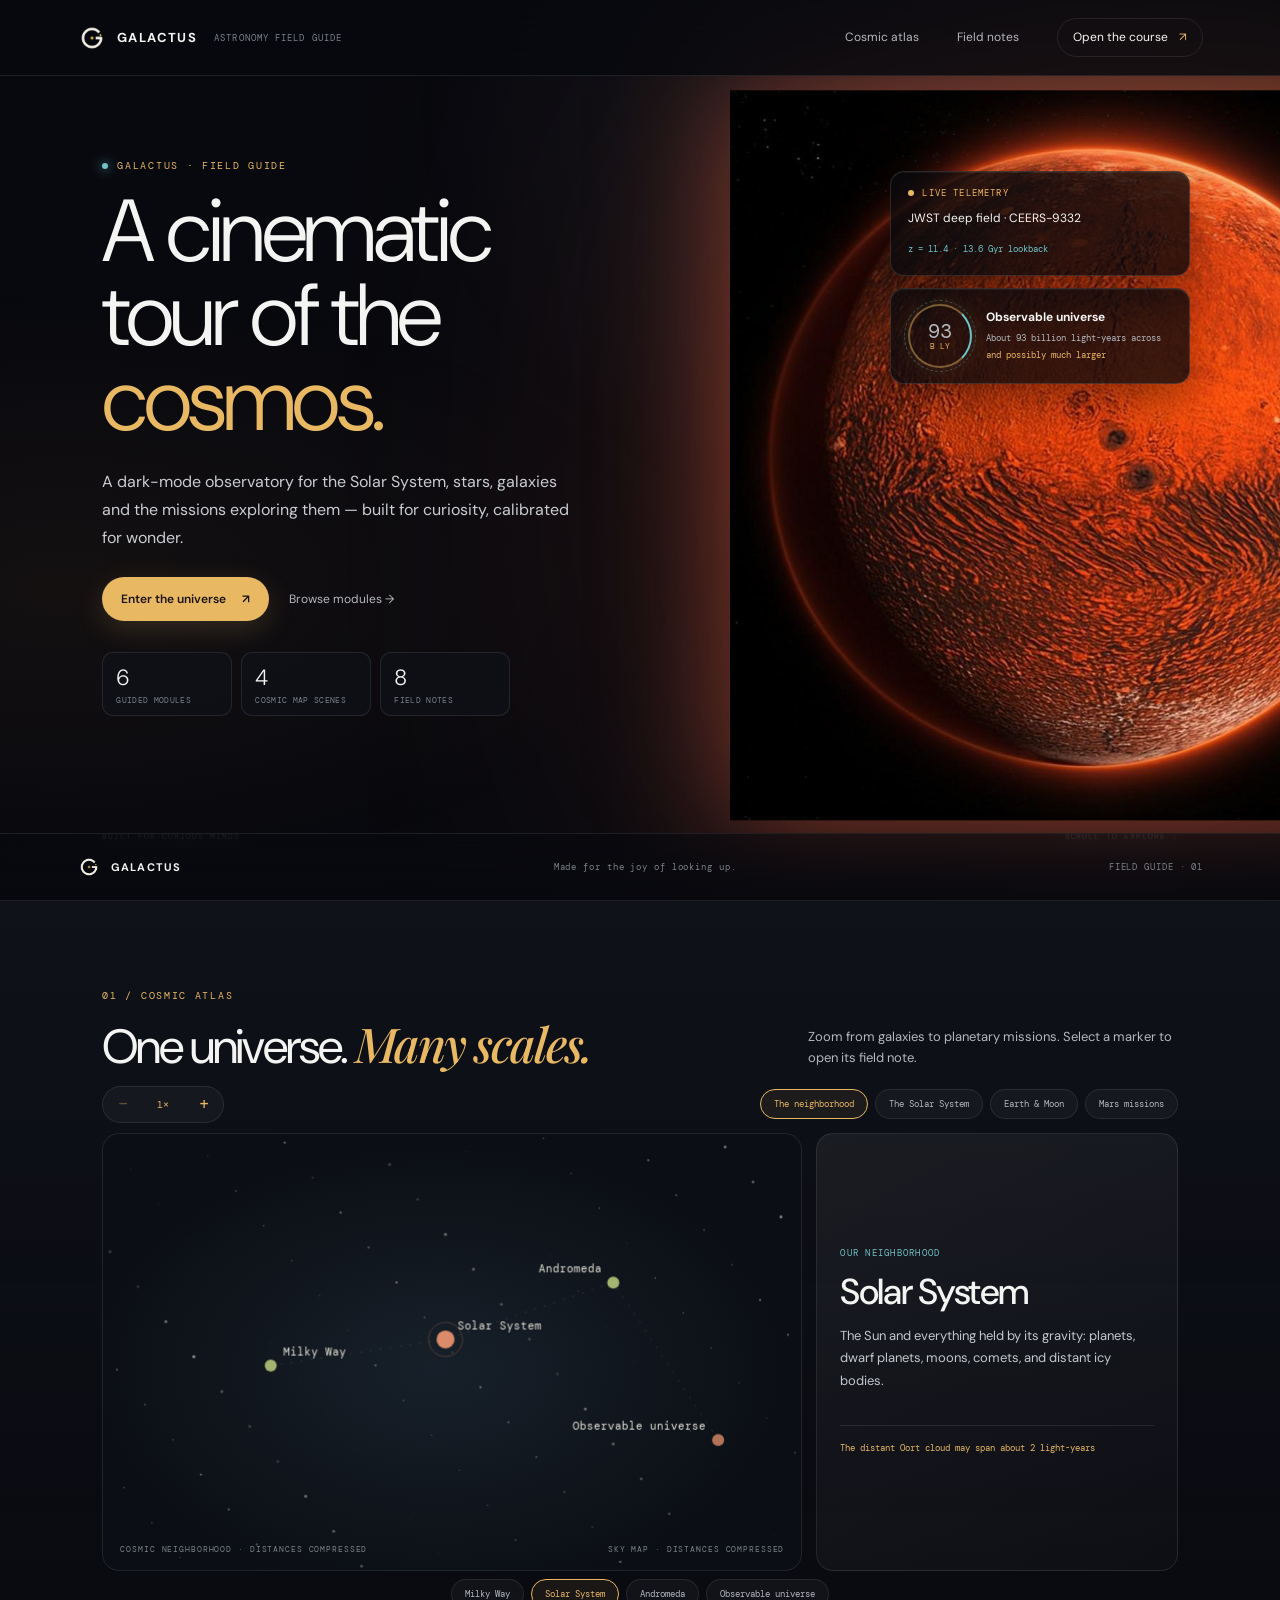
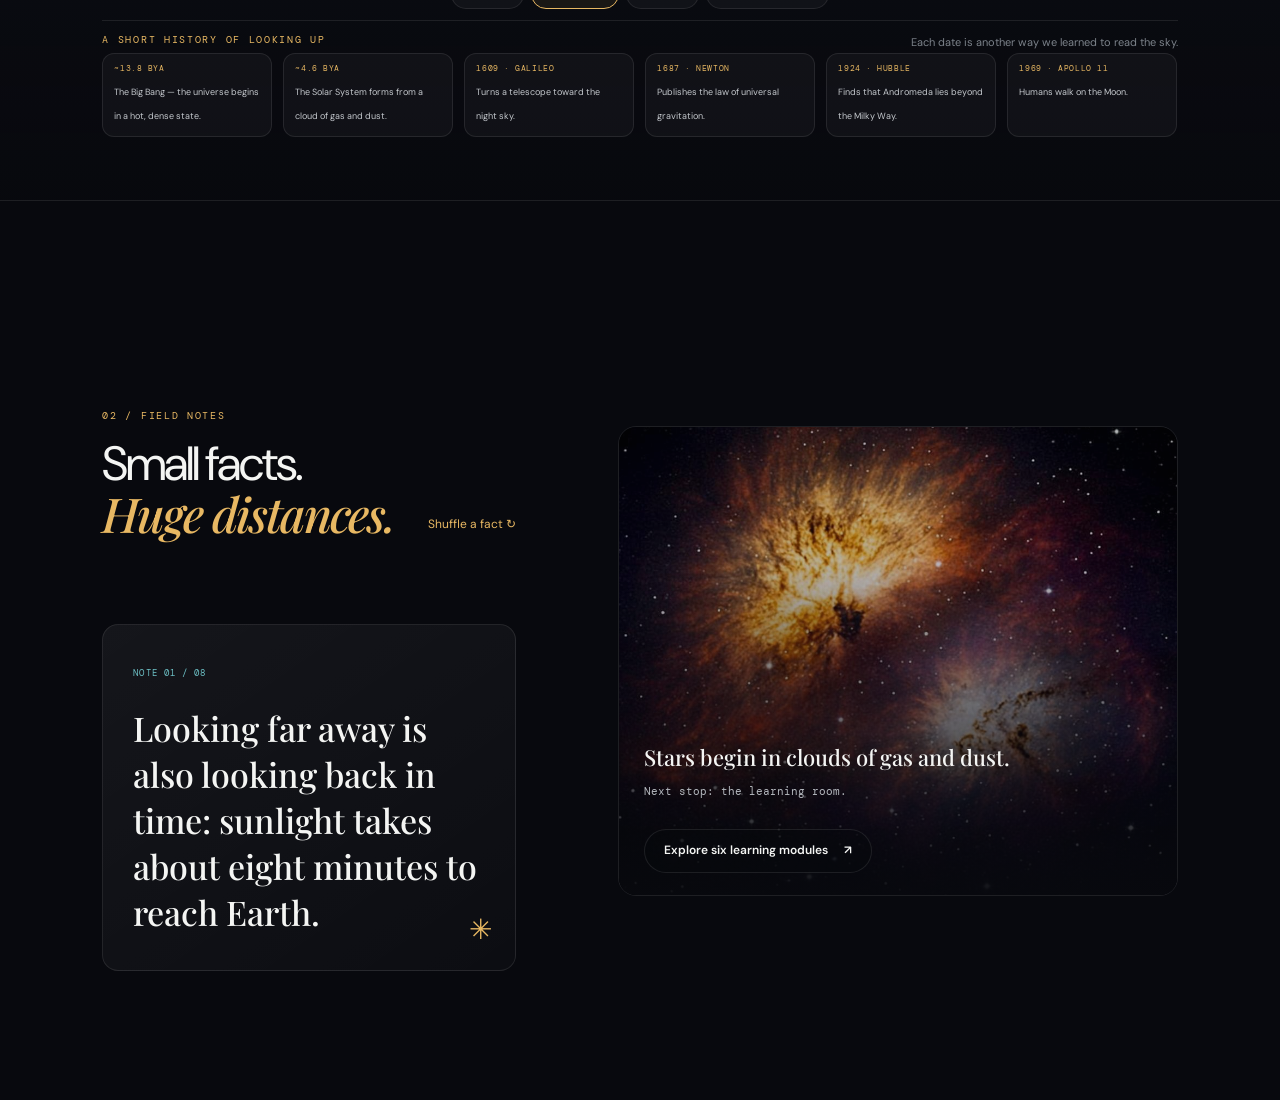
==== commit 5538539f: "Some styling needs to be fixed" ====
--- a/index.html
+++ b/index.html
@@ -1,74 +1,47 @@
 <!doctype html>
 <html lang="en">
 <head>
-  <meta charset="utf-8">
-  <meta name="viewport" content="width=device-width, initial-scale=1">
-  <meta name="theme-color" content="#10151b">
-  <meta name="description" content="A curious field guide to the observable universe.">
-  <title>Orbit — a field guide to space</title>
-  <link rel="stylesheet" href="css/base.css">
-  <link rel="stylesheet" href="css/home.css">
+  <meta charset="utf-8"><meta name="viewport" content="width=device-width, initial-scale=1">
+  <meta name="theme-color" content="#08090e">
+  <meta name="description" content="A field guide to the universe: map cosmic scales, read field notes, and explore astronomy lessons.">
+  <title>GALACTUS — Astronomy Field Guide</title>
+  <link rel="stylesheet" href="css/base.css"><link rel="stylesheet" href="css/home.css">
   <script type="module" src="js/home.js"></script>
 </head>
 <body>
   <header class="topbar">
-    <a class="wordmark" href="index.html"><span class="mark">✳</span> orbit <small>FIELD NOTES ON SPACE</small></a>
-    <nav><a href="#map">Cosmic map</a><a href="#facts">Field notes</a><a class="nav-cta" href="course.html">Explore the course <span>↗</span></a></nav>
+    <a class="wordmark" href="#top"><img src="assets/galactus-mark.webp" alt="" width="30" height="30"><span>GALACTUS</span><small>ASTRONOMY FIELD GUIDE</small></a>
+    <nav aria-label="Main navigation"><a href="#atlas">Cosmic atlas</a><a href="#field-notes">Field notes</a><a class="nav-pill" href="course.html">Open the course <span>↗</span></a></nav>
   </header>
   <main>
-    <section class="intro" id="top">
-      <div class="intro-copy">
-        <p class="eyebrow">A SMALL GUIDE TO A VERY BIG PLACE</p>
-        <h1>Space is vast.<br><em>Start somewhere.</em></h1>
-        <p class="lede">A curious, hands-on tour from our little blue world to the edge of what we can see. No telescope required.</p>
-        <a class="button" href="#map">Take a look around <span>↓</span></a>
-        <span class="margin-note">NO WRONG WAY<br>TO LOOK UP</span>
+    <section class="hero view-section" id="top">
+      <div class="hero-planet" id="hero-planet"><div class="planet-halo"></div><img src="assets/visual-planet-mars.jpg" alt="Mars, the Red Planet"></div>
+      <div class="hero-copy">
+        <p class="eyebrow"><i></i> GALACTUS · FIELD GUIDE</p>
+        <h1>A cinematic<br>tour of the<br><em>cosmos.</em></h1>
+        <p class="lede">A dark-mode observatory for the Solar System, stars, galaxies and the missions exploring them — built for curiosity, calibrated for wonder.</p>
+        <div class="hero-actions"><a class="button primary" href="#atlas">Enter the universe <span>↗</span></a><a class="text-link" href="course.html">Browse modules <span>→</span></a></div>
+        <div class="hero-stats"><span><b>6</b> guided modules</span><span><b>4</b> cosmic map scenes</span><span><b>8</b> field notes</span></div>
       </div>
-      <div class="moon-art" aria-hidden="true"><div class="moon"></div><span class="moon-label">one pale blue dot, give or take</span></div>
+      <div class="hero-floats">
+        <article class="float-card"><div class="float-head"><i></i> LIVE TELEMETRY</div><p>JWST deep field · CEERS-9332</p><span>z = 11.4 · 13.6 Gyr lookback</span></article>
+        <article class="hero-gauge-wrap"><div class="mission-gauge"><span>93</span><small>B LY</small></div><div><b>Observable universe</b><span>About 93 billion light-years across</span><em>and possibly much larger</em></div></article>
+      </div>
+      <div class="hero-foot"><span>BUILT FOR CURIOUS MINDS</span><a href="#atlas">SCROLL TO EXPLORE ↓</a></div>
     </section>
-    <section class="map-section" id="map">
-      <div class="section-heading">
-        <div><p class="eyebrow">01 / THE BIG PICTURE</p><h2>Take a closer look</h2></div>
-        <p>Move between scales, then pick a world, observatory, or mission to open its field note.</p>
-      </div>
-      <div class="map-toolbar">
-        <div class="zoom-controls" aria-label="Map zoom controls">
-          <button id="zoom-out" type="button" aria-label="Zoom out">−</button>
-          <span id="zoom-level">1×</span>
-          <button id="zoom-in" type="button" aria-label="Zoom in">+</button>
-        </div>
-        <div class="scene-nav" id="scene-nav" aria-label="Choose a map scale"></div>
-      </div>
-      <div class="map-layout">
-        <div class="universe">
-          <canvas id="universe" aria-label="Interactive map of space objects. Use the buttons below to select a place or mission."></canvas>
-          <span class="map-caption" id="map-caption"></span>
-        </div>
-        <aside class="object-card" id="object-card" aria-live="polite"></aside>
-      </div>
+    <section class="atlas-section view-section" id="atlas">
+      <div class="section-heading"><div><p class="eyebrow">01 / COSMIC ATLAS</p><h2>One universe. <em>Many scales.</em></h2></div><p>Zoom from galaxies to planetary missions. Select a marker to open its field note.</p></div>
+      <div class="atlas-tools"><div class="zoom-controls" aria-label="Map zoom"><button id="zoom-out" type="button" aria-label="Zoom out">−</button><span id="zoom-level">1×</span><button id="zoom-in" type="button" aria-label="Zoom in">+</button></div><div class="scene-nav" id="scene-nav" aria-label="Map scales"></div></div>
+      <div class="map-layout"><div class="universe"><canvas id="universe" aria-label="Interactive cosmic map. Select a labeled object or use the map scale buttons."></canvas><span class="map-caption" id="map-caption"></span><span class="map-coordinate">SKY MAP · DISTANCES COMPRESSED</span></div><aside class="object-card" id="object-card" aria-live="polite"></aside></div>
       <div class="landmark-list" id="landmarks" aria-label="Places and missions in this view"></div>
-      <div class="timeline">
-        <p class="eyebrow">A FEW MOMENTS IN OUR COSMIC STORY</p>
-        <div class="timeline-track" id="timeline"></div>
-      </div>
+      <div class="timeline"><div class="timeline-title"><p class="eyebrow">A SHORT HISTORY OF LOOKING UP</p><p>Each date is another way we learned to read the sky.</p></div><div class="timeline-track" id="timeline"></div></div>
     </section>
-    <section class="facts-section" id="facts">
-      <div class="section-heading">
-        <div><p class="eyebrow">02 / FIELD NOTES</p><h2>Little things, big universe</h2></div>
-        <button class="text-button" id="another-fact" type="button">One more fact ↻</button>
-      </div>
-      <article class="fact-card">
-        <span class="fact-index" id="fact-index">NOTE 01</span>
-        <p id="fact-text" aria-live="polite"></p><span class="fact-doodle" aria-hidden="true">✳</span>
-      </article>
-    </section>
-    <section class="course-callout">
-      <p class="eyebrow">READY TO FOLLOW A THREAD?</p>
-      <h2>Build the picture, one idea at a time.</h2>
-      <p>Short lessons, useful questions, and a few ways to test what stuck.</p>
-      <a class="button" href="course.html">Visit the learning room <span>↗</span></a>
+    <section class="notes-section view-section" id="field-notes">
+      <div class="section-heading"><div><p class="eyebrow">02 / FIELD NOTES</p><h2>Small facts.<br><em>Huge distances.</em></h2></div><button class="text-button" id="another-fact" type="button">Shuffle a fact ↻</button></div>
+      <article class="fact-card"><span class="fact-index" id="fact-index">NOTE 01 / 08</span><p id="fact-text" aria-live="polite"></p><span class="fact-mark" aria-hidden="true">✳</span></article>
+      <div class="notes-art"><img src="assets/visual-nebula.png" alt="A glowing nebula where stars are forming"><p>Stars begin in clouds of gas and dust.<br><span>Next stop: the learning room.</span></p><a class="button outline" href="course.html">Explore six learning modules <span>↗</span></a></div>
     </section>
   </main>
-  <footer><a class="wordmark" href="#top">✳ orbit</a><span>Made for the joy of looking up.</span><span>LOCAL FIELD GUIDE · 01</span></footer>
+  <footer><a class="wordmark" href="#top"><img src="assets/galactus-mark.webp" alt="" width="24" height="24"><span>GALACTUS</span></a><span>Made for the joy of looking up.</span><span>FIELD GUIDE · 01</span></footer>
 </body>
 </html>
--- a/css/base.css
+++ b/css/base.css
@@ -1,42 +1,53 @@
 @import url('https://fonts.googleapis.com/css2?family=DM+Mono:wght@400;500&family=DM+Sans:wght@400;500;600;700&family=Playfair+Display:ital,wght@0,500;0,600;1,500;1,600&display=swap');
-:root { --ink:#e9e6da; --muted:#9a9c99; --dim:#676f74; --night:#10151b; --panel:#171e24; --line:#303a40; --lime:#c9db84; --rust:#db8b69; --sans:'DM Sans',sans-serif; --serif:'Playfair Display',Georgia,serif; --mono:'DM Mono',monospace; }
+:root { --night:#08090e; --night-2:#0d0f15; --panel:#11141c; --glass:rgba(255,255,255,.035); --ink:#f4f5f3; --muted:#b4b8be; --dim:#7c828a; --line:rgba(255,255,255,.09); --amber:#e8b863; --cyan:#6ec3c8; --ember:#d85a3c; --rust:#d98b6a; --violet:#a896d4; --sage:#bcd49a; --sans:'DM Sans',sans-serif; --serif:'Playfair Display',Georgia,serif; --mono:'DM Mono',monospace; --ease:cubic-bezier(.22,1,.36,1); }
 * { box-sizing:border-box; }
-html { scroll-behavior:smooth; scroll-padding-top:90px; }
-body { margin:0; background:var(--night); color:var(--ink); font:400 16px/1.65 var(--sans); -webkit-font-smoothing:antialiased; }
+html { scroll-behavior:smooth; scroll-padding-top:88px; }
+body { color-scheme:dark; margin:0; background:var(--night); color:var(--ink); font:400 15px/1.65 var(--sans); -webkit-font-smoothing:antialiased; }
+body::before { content:''; position:fixed; inset:0; z-index:-1; pointer-events:none; background:radial-gradient(ellipse at 70% 12%,rgba(55,77,98,.16),transparent 38%),radial-gradient(ellipse at 5% 65%,rgba(145,93,53,.09),transparent 36%); }
+::selection { background:var(--amber); color:#1a1408; }
 a { color:inherit; }
 button { font:inherit; color:inherit; }
-::selection { background:var(--lime); color:var(--night); }
-:focus-visible { outline:2px solid var(--lime); outline-offset:4px; }
-canvas { display:block; }
-.topbar { height:78px; padding:0 clamp(22px,6vw,88px); display:flex; align-items:center; justify-content:space-between; border-bottom:1px solid var(--line); position:relative; z-index:2; }
-.wordmark { text-decoration:none; font-weight:700; letter-spacing:.01em; font-size:21px; }
-.wordmark .mark { color:var(--lime); font-size:22px; }
-.wordmark small { font:10px var(--mono); letter-spacing:.14em; color:var(--muted); margin-left:10px; }
-.topbar nav { display:flex; align-items:center; gap:clamp(15px,3vw,42px); font-size:13px; }
-.topbar nav a { text-decoration:none; color:var(--muted); }
-.topbar nav a:hover,.topbar nav .nav-cta { color:var(--ink); }
-.nav-cta span { color:var(--lime); margin-left:8px; }
-.eyebrow { font:10px var(--mono); letter-spacing:.16em; color:var(--lime); margin:0 0 17px; }
-.button { display:inline-flex; gap:28px; align-items:center; text-decoration:none; background:var(--lime); color:#1c2418; padding:13px 18px; font-size:13px; font-weight:700; }
-.button:hover { background:#d9e8a6; }
-.text-button { background:none; border:0; border-bottom:1px solid var(--line); padding:8px 0; color:var(--lime); text-decoration:none; cursor:pointer; }
-.lede { max-width:450px; color:#b4b6b0; font-size:17px; line-height:1.75; }
+:focus-visible { outline:2px solid var(--amber); outline-offset:4px; }
+.topbar { min-height:76px; padding:12px clamp(20px,6vw,88px); display:flex; align-items:center; justify-content:space-between; gap:24px; border-bottom:1px solid var(--line); position:sticky; top:0; z-index:5; background:rgba(8,9,14,.82); backdrop-filter:blur(18px); }
+.wordmark { display:inline-flex; align-items:center; gap:10px; text-decoration:none; font-weight:700; letter-spacing:.11em; font-size:13px; }
+.wordmark img { object-fit:contain; }
+.wordmark small { margin-left:7px; color:var(--dim); font:9px var(--mono); letter-spacing:.12em; }
+.topbar nav { display:flex; align-items:center; gap:clamp(16px,3vw,38px); font-size:12px; }
+.topbar nav a { text-decoration:none; color:var(--muted); transition:color .2s; }
+.topbar nav a:hover { color:var(--ink); }
+.topbar nav .nav-pill { padding:9px 15px; border:1px solid var(--line); border-radius:999px; color:var(--ink); }
+.nav-pill span { color:var(--amber); margin-left:8px; }
+.eyebrow { display:flex; align-items:center; gap:9px; color:var(--amber); margin:0 0 17px; font:10px var(--mono); letter-spacing:.17em; text-transform:uppercase; }
+.eyebrow i { width:6px; height:6px; border-radius:50%; background:var(--cyan); box-shadow:0 0 12px var(--cyan); }
 h1,h2,h3,p { margin-top:0; }
-h1,h2 { font-family:var(--serif); font-weight:500; letter-spacing:-.04em; }
-h1 { font-size:clamp(48px,7vw,88px); line-height:1.04; margin-bottom:24px; }
-h1 em { color:var(--lime); }
-h2 { font-size:clamp(30px,4vw,48px); line-height:1.12; margin-bottom:0; }
-.section-heading { display:flex; justify-content:space-between; align-items:end; gap:30px; margin-bottom:30px; }
-.section-heading>p { max-width:360px; color:var(--muted); margin:0; font-size:14px; }
-.course-callout { text-align:center; border-top:1px solid var(--line); padding:88px 24px; }
-.course-callout h2 { max-width:700px; margin:0 auto 16px; }
-.course-callout>p:not(.eyebrow) { color:var(--muted); margin:0 auto 26px; }
-footer { display:flex; align-items:center; justify-content:space-between; padding:23px clamp(22px,6vw,88px); border-top:1px solid var(--line); color:var(--muted); font:10px var(--mono); letter-spacing:.08em; }
-footer .wordmark { font:700 17px var(--sans); color:var(--ink); }
-@media(max-width:680px){.topbar { height:auto; min-height:68px; padding:12px 20px; }
-.wordmark small { display:none; }
-.topbar nav { gap:14px; font-size:11px; }
-.section-heading { align-items:start; flex-direction:column; gap:12px; }
-footer { gap:10px; flex-wrap:wrap; font-size:9px; }}
-@media(prefers-reduced-motion:reduce){html { scroll-behavior:auto; }
-*,*::before,*::after { animation-duration:.01ms!important; transition-duration:.01ms!important; }}
+h1,h2 { font-family:var(--sans); font-weight:400; letter-spacing:-.045em; }
+h1 { font-size:clamp(48px,7vw,86px); line-height:.99; margin-bottom:22px; }
+h1 em,h2 em { color:var(--amber); font-family:var(--serif); font-weight:500; }
+h2 { font-size:clamp(30px,4.2vw,48px); line-height:1.04; margin-bottom:0; }
+.lede { max-width:530px; color:#c9ccd1; font-size:16px; line-height:1.75; margin-bottom:28px; }
+.button { display:inline-flex; align-items:center; justify-content:center; gap:16px; min-height:44px; padding:11px 19px; border-radius:999px; text-decoration:none; font-size:12px; font-weight:600; transition:transform .2s var(--ease),filter .2s; }
+.button:hover { transform:translateY(-2px); filter:brightness(1.08); }
+.button.primary { background:var(--amber); color:#1a1408; box-shadow:0 8px 28px rgba(232,184,99,.17); }
+.button.outline { border:1px solid var(--line); color:var(--ink); background:rgba(8,9,14,.34); }
+.text-link,.text-button { color:var(--muted); text-decoration:none; background:none; border:0; padding:8px 0; cursor:pointer; font-size:12px; }
+.text-link:hover,.text-button:hover { color:var(--amber); }
+.section-heading { display:flex; justify-content:space-between; align-items:flex-end; gap:28px; margin-bottom:34px; }
+.section-heading>p { max-width:370px; color:var(--muted); font-size:13px; margin:0 0 3px; }
+footer { display:flex; align-items:center; justify-content:space-between; gap:16px; padding:21px clamp(20px,6vw,88px); border-top:1px solid var(--line); color:var(--dim); font:9px var(--mono); letter-spacing:.1em; }
+footer .wordmark { color:var(--ink); font:700 11px var(--sans); }
+@media(max-width:680px) { .topbar { min-height:66px; padding:10px 18px; } .wordmark small { display:none; } .topbar nav { gap:13px; font-size:10px; } .topbar nav a:nth-child(2) { display:none; } .section-heading { align-items:flex-start; flex-direction:column; gap:13px; } footer { flex-wrap:wrap; font-size:8px; } }
+@media(prefers-reduced-motion:reduce) { html { scroll-behavior:auto; } *,*::before,*::after { animation-duration:.01ms!important; transition-duration:.01ms!important; } }
+:root { --header-height:76px; }
+html { scroll-padding-top:var(--header-height); scroll-snap-type:y mandatory; }
+body { scroll-snap-type:y mandatory; }
+.topbar { position:fixed; inset:0 0 auto; height:var(--header-height); }
+footer { position:fixed; z-index:5; inset:auto 0 0; min-height:48px; background:linear-gradient(0deg,rgba(8,9,14,.96),rgba(8,9,14,.6)); backdrop-filter:blur(12px); }
+.view-section { height:100vh; height:100svh; min-height:0; scroll-snap-align:start; scroll-snap-stop:always; overflow:hidden; }
+.view-section.is-entered .section-heading,.view-section.is-entered .hero-copy,.view-section.is-entered .hero-art,.view-section.is-entered .hero-floats,.view-section.is-entered .map-layout,.view-section.is-entered .timeline,.view-section.is-entered .fact-card,.view-section.is-entered .notes-art,.view-section.is-entered .course-layout,.view-section.is-entered .check-heading,.view-section.is-entered .activity-card { animation:rise-in .6s var(--ease) both; }
+@keyframes rise-in { from { opacity:0; transform:translateY(16px); } to { opacity:1; transform:translateY(0); } }
+@keyframes planet-drift { 0%,100% { transform:translateY(-50%) rotate(-2deg); } 50% { transform:translateY(calc(-50% - 9px)) rotate(1deg); } }
+@keyframes halo-breathe { 0%,100% { opacity:.55; transform:scale(.96); } 50% { opacity:.9; transform:scale(1.04); } }
+@keyframes telemetry-pulse { 0%,100% { opacity:.55; box-shadow:0 0 5px var(--amber); } 50% { opacity:1; box-shadow:0 0 13px var(--amber); } }
+@keyframes spin-slow { to { transform:rotate(360deg); } }
+@media(max-width:680px) { :root { --header-height:64px; } .topbar { height:var(--header-height); } footer { min-height:42px; } }
+@media(prefers-reduced-motion:reduce) { html,body { scroll-snap-type:none; } .view-section.is-entered * { animation:none!important; } }
--- a/css/home.css
+++ b/css/home.css
@@ -1,62 +1,139 @@
-main { overflow:hidden; }
-.intro { min-height:570px; position:relative; padding:clamp(70px,10vw,138px) clamp(22px,11vw,160px) 100px; border-bottom:1px solid var(--line); overflow:hidden; }
-.intro-copy { position:relative; z-index:1; max-width:620px; }
-.intro .lede { margin-bottom:30px; }
-.margin-note { position:absolute; left:-80px; bottom:-40px; font:9px/1.8 var(--mono); letter-spacing:.12em; color:var(--dim); transform:rotate(-8deg); }
-.moon-art { position:absolute; width:min(44vw,570px); aspect-ratio:1; right:5%; top:8%; border:1px solid #39434a; border-radius:50%; background:radial-gradient(circle at 42% 40%,#283742 0,#171e25 48%,#10151b 70%); box-shadow:inset -40px -12px 70px #0b0f14; opacity:.85; }
-.moon-art:before,.moon-art:after { content:''; position:absolute; border:1px solid #303a40; border-radius:50%; inset:10% -8%; transform:rotate(-25deg); }
-.moon-art:after { inset:25% -15%; transform:rotate(18deg); border-color:#252f36; }
-.moon { position:absolute; width:8px; height:8px; background:var(--lime); border-radius:50%; top:12%; left:55%; box-shadow:0 0 22px #c9db84; }
-.moon-label { position:absolute; right:-20px; bottom:5%; font:9px var(--mono); color:var(--muted); }
-.map-section,.facts-section,.lessons,.check-section { padding:86px clamp(22px,9vw,132px); }
-.map-layout { display:grid; grid-template-columns:minmax(0,1.5fr) minmax(250px,.8fr); gap:14px; }
-.universe { position:relative; min-height:400px; border:1px solid var(--line); background:radial-gradient(ellipse at 51% 54%,#1d2830 0,#11171d 58%); overflow:hidden; }
-.universe canvas { width:100%; height:100%; min-height:400px; cursor:pointer; }
-.map-caption { position:absolute; left:18px; bottom:14px; font:9px var(--mono); letter-spacing:.12em; color:var(--dim); pointer-events:none; }
-.object-card { border:1px solid var(--line); padding:27px; background:#151b20; min-height:400px; display:flex; flex-direction:column; justify-content:center; }
-.object-card .object-number { font:10px var(--mono); color:var(--lime); letter-spacing:.15em; }
-.object-card h3 { font:500 32px var(--serif); margin:12px 0; }
-.object-card p { color:#adb1ac; font-size:14px; }
-.object-card .distance { margin-top:22px; padding-top:15px; border-top:1px solid var(--line); font:10px var(--mono); color:var(--rust); letter-spacing:.08em; }
-.landmark-list { display:flex; flex-wrap:wrap; gap:8px; margin:14px 0 65px; }
-.landmark-list button { background:transparent; border:1px solid var(--line); padding:8px 12px; font-size:12px; color:var(--muted); cursor:pointer; }
-.landmark-list button[aria-pressed=true],.landmark-list button:hover { border-color:var(--lime); color:var(--lime); }
-.timeline { border-top:1px solid var(--line); padding-top:30px; }
-.timeline-track { display:grid; grid-template-columns:repeat(4,1fr); gap:12px; }
-.time-point { border-left:1px solid var(--rust); padding:4px 0 4px 14px; }
-.time-point strong { display:block; font:10px var(--mono); letter-spacing:.08em; color:var(--rust); margin-bottom:7px; }
-.time-point span { font-size:12px; color:#adb1ac; }
-.facts-section { background:#171e24; }
-.fact-card { position:relative; min-height:205px; padding:35px 42px; border:1px solid #3b464c; display:flex; align-items:center; max-width:900px; }
-.fact-index { position:absolute; top:20px; left:22px; font:9px var(--mono); letter-spacing:.14em; color:var(--lime); }
-.fact-card p { max-width:650px; font:500 clamp(22px,3vw,34px)/1.35 var(--serif); margin:22px 55px 0 0; }
-.fact-doodle { position:absolute; right:35px; top:50%; transform:translateY(-50%); font-size:50px; color:var(--rust); }
-.facts-section .section-heading { margin-bottom:22px; }
-@media(max-width:760px){.intro { min-height:540px; padding-top:85px; }
-.moon-art { width:68vw; right:-23%; top:23%; opacity:.45; }
-.margin-note { display:none; }
-.map-layout { grid-template-columns:1fr; }
-.object-card { min-height:260px; }
-.universe,.universe canvas { min-height:340px; }
-.timeline-track { grid-template-columns:1fr 1fr; }
-.fact-card { padding:42px 24px; }
-.fact-doodle { right:16px; top:20px; transform:none; font-size:28px; }
-.fact-card p { margin-right:0; }}
-.map-section,.facts-section { padding:86px clamp(22px,9vw,132px); }
-.map-toolbar { display:flex; align-items:center; justify-content:space-between; gap:18px; margin-bottom:14px; }
-.zoom-controls { display:flex; align-items:center; border:1px solid var(--line); color:var(--lime); font:11px var(--mono); }
-.zoom-controls button { width:38px; height:36px; border:0; background:transparent; color:inherit; font-size:18px; cursor:pointer; }
-.zoom-controls button:hover:not(:disabled) { background:#c9db8418; }
+.hero { display:grid; grid-template-columns:minmax(0,1.05fr) minmax(320px,.95fr); align-items:center; gap:clamp(35px,7vw,100px); max-width:1440px; min-height:610px; margin:auto; padding:82px clamp(22px,8vw,112px) 86px; }
+.hero-copy { position:relative; z-index:1; }
+.hero-copy h1 { margin-bottom:26px; }
+.hero-actions { display:flex; align-items:center; gap:24px; flex-wrap:wrap; }
+.hero-stats { display:flex; flex-wrap:wrap; gap:25px; margin-top:64px; padding-top:19px; border-top:1px solid var(--line); }
+.hero-stats span { display:flex; flex-direction:column; gap:3px; color:var(--dim); font:9px var(--mono); letter-spacing:.04em; }
+.hero-stats b { color:var(--ink); font:500 19px var(--sans); letter-spacing:-.04em; }
+.hero-art { position:relative; height:min(46vw,490px); min-height:335px; border:1px solid var(--line); border-radius:18px; overflow:hidden; background:#10131b; box-shadow:0 22px 80px #0008; transform:rotate(1deg); }
+.hero-art img { width:100%; height:100%; object-fit:cover; opacity:.77; }
+.art-shade { position:absolute; inset:0; background:linear-gradient(0deg,rgba(5,7,12,.92),transparent 65%),linear-gradient(90deg,rgba(10,12,20,.28),transparent); }
+.art-label { position:absolute; left:23px; bottom:22px; color:var(--ink); font:12px var(--mono); letter-spacing:.12em; }
+.art-label small { display:block; color:var(--muted); font-size:8px; margin-top:7px; }
+.art-coordinate { position:absolute; top:18px; right:18px; padding:7px 10px; color:var(--ink); border:1px solid #ffffff30; border-radius:999px; background:#08090e66; font:8px var(--mono); letter-spacing:.1em; }
+.atlas-section,.notes-section { padding:90px clamp(22px,8vw,112px); border-top:1px solid var(--line); }
+.atlas-section { padding-top:58px; background:linear-gradient(180deg,rgba(18,21,29,.75),rgba(8,9,14,.3)); }
+.atlas-section>.section-heading { max-width:1280px; margin:0 auto 22px; }
+.atlas-tools { max-width:1280px; display:flex; justify-content:space-between; align-items:center; gap:20px; margin:0 auto 14px; }
+.zoom-controls { display:flex; align-items:center; border:1px solid var(--line); border-radius:999px; color:var(--amber); background:var(--glass); font:10px var(--mono); overflow:hidden; }
+.zoom-controls button { width:39px; height:35px; border:0; background:transparent; color:inherit; font-size:17px; cursor:pointer; }
+.zoom-controls button:hover:not(:disabled) { background:rgba(232,184,99,.14); }
 .zoom-controls button:disabled { opacity:.35; cursor:default; }
 .zoom-controls span { min-width:42px; text-align:center; }
-.scene-nav { display:flex; flex-wrap:wrap; justify-content:flex-end; gap:7px; }
-.scene-nav button { border:1px solid var(--line); background:transparent; padding:8px 10px; color:var(--muted); font:10px var(--mono); cursor:pointer; }
-.scene-nav button[aria-pressed=true],.scene-nav button:hover { border-color:var(--lime); color:var(--lime); }
-.universe canvas { cursor:crosshair; }
-.map-caption { z-index:1; }
-@media(max-width:760px) {
-  .map-section,.facts-section { padding:64px 22px; }
-  .map-toolbar { align-items:flex-start; flex-direction:column; }
-  .scene-nav { justify-content:flex-start; }
-  .universe,.universe canvas { min-height:350px; }
+.scene-nav { display:flex; justify-content:flex-end; flex-wrap:wrap; gap:7px; }
+.scene-nav button,.landmark-list button { border:1px solid var(--line); border-radius:999px; background:var(--glass); padding:8px 13px; color:var(--muted); font:9px var(--mono); cursor:pointer; transition:.2s; }
+.scene-nav button:hover,.scene-nav button[aria-pressed=true],.landmark-list button:hover,.landmark-list button[aria-pressed=true] { border-color:var(--amber); color:var(--amber); background:rgba(232,184,99,.07); }
+.map-layout { max-width:1280px; margin:auto; display:grid; grid-template-columns:minmax(0,1.55fr) minmax(260px,.8fr); gap:14px; }
+.universe { position:relative; min-height:420px; overflow:hidden; border:1px solid var(--line); border-radius:17px; background:radial-gradient(ellipse at 48% 54%,#17202a 0,#0b0e14 70%); }
+.universe canvas { width:100%; height:100%; min-height:420px; cursor:crosshair; }
+.map-caption,.map-coordinate { position:absolute; bottom:16px; color:var(--dim); pointer-events:none; font:8px var(--mono); letter-spacing:.11em; }
+.map-caption { left:17px; }
+.map-coordinate { right:17px; }
+.object-card { display:flex; flex-direction:column; justify-content:center; min-height:420px; padding:28px; border:1px solid var(--line); border-radius:17px; background:linear-gradient(145deg,rgba(255,255,255,.055),rgba(255,255,255,.018)); backdrop-filter:blur(16px); }
+.object-card .object-number { color:var(--cyan); font:9px var(--mono); letter-spacing:.14em; }
+.object-card h3 { margin:13px 0; font:500 clamp(26px,3vw,36px)/1.1 var(--sans); letter-spacing:-.04em; }
+.object-card p { color:#c4c8cd; font-size:13px; line-height:1.75; }
+.object-card .distance { margin-top:19px; padding-top:15px; border-top:1px solid var(--line); color:var(--amber); font:9px/1.7 var(--mono); }
+.landmark-list { max-width:1280px; display:flex; flex-wrap:wrap; gap:7px; margin:13px auto 64px; }
+.timeline { max-width:1280px; margin:auto; padding-top:25px; border-top:1px solid var(--line); }
+.timeline-title { display:flex; align-items:baseline; justify-content:space-between; gap:18px; }
+.timeline-title>p:last-child { color:var(--dim); font-size:11px; }
+.timeline-track { display:grid; grid-template-columns:repeat(4,minmax(0,1fr)); gap:11px; }
+.time-point { min-height:98px; padding:13px 15px; border:1px solid var(--line); border-radius:12px; background:var(--glass); }
+.time-point strong { display:block; margin-bottom:8px; color:var(--amber); font:9px var(--mono); letter-spacing:.07em; }
+.time-point span { color:#c4c8cd; font-size:11px; line-height:1.55; }
+.notes-section { display:grid; grid-template-columns:minmax(0,.85fr) minmax(0,1.15fr); column-gap:clamp(35px,8vw,110px); align-items:center; }
+.notes-section>.section-heading { grid-column:1; grid-row:1; align-self:end; margin:0 0 22px; }
+.notes-section>.section-heading .text-button { color:var(--amber); }
+.fact-card { position:relative; grid-column:1; grid-row:2; min-height:225px; padding:34px 30px; border:1px solid var(--line); border-radius:16px; background:linear-gradient(145deg,rgba(255,255,255,.055),rgba(255,255,255,.018)); }
+.fact-index { color:var(--cyan); font:9px var(--mono); letter-spacing:.12em; }
+.fact-card p { max-width:480px; margin:23px 0 0; font:500 clamp(22px,3vw,34px)/1.35 var(--serif); }
+.fact-mark { position:absolute; right:23px; bottom:17px; color:var(--amber); font-size:28px; }
+.notes-art { position:relative; grid-column:2; grid-row:1 / span 2; min-height:450px; border:1px solid var(--line); border-radius:18px; overflow:hidden; }
+.notes-art img { width:100%; height:100%; min-height:450px; object-fit:cover; opacity:.72; }
+.notes-art::after { position:absolute; content:''; inset:0; background:linear-gradient(0deg,#08090ef2,transparent 72%); }
+.notes-art p,.notes-art .button { position:absolute; z-index:1; left:25px; }
+.notes-art p { bottom:72px; font:500 22px/1.3 var(--serif); }
+.notes-art p span { color:var(--muted); font:11px var(--mono); }
+.notes-art .button { bottom:22px; }
+@media(max-width:900px) { .hero { gap:35px; padding-top:65px; } .notes-section { grid-template-columns:1fr 1fr; column-gap:20px; } .timeline-track { grid-template-columns:repeat(2,minmax(0,1fr)); } }
+@media(max-width:680px) { .hero { grid-template-columns:1fr; padding-top:60px; gap:30px; } .hero-art { height:340px; transform:none; } .hero-stats { margin-top:38px; gap:17px; } .atlas-section,.notes-section { padding:48px 20px 64px; } .atlas-tools { align-items:flex-start; flex-direction:column; } .scene-nav { justify-content:flex-start; } .map-layout { grid-template-columns:1fr; } .universe,.universe canvas { min-height:355px; } .object-card { min-height:250px; } .landmark-list { margin-bottom:45px; } .timeline-title { align-items:flex-start; flex-direction:column; gap:0; } .notes-section { display:flex; flex-direction:column; align-items:stretch; gap:18px; } .notes-art { min-height:340px; } .notes-art img { min-height:340px; } }
+/* Keep the complete atlas scan compact while leaving detail cards readable. */
+.atlas-section { padding-top:46px; padding-bottom:54px; }
+.atlas-section>.section-heading { margin-bottom:17px; }
+.atlas-tools { margin-bottom:10px; }
+.universe,.universe canvas { min-height:300px; }
+.object-card { min-height:300px; padding:23px; }
+.landmark-list { margin:10px auto 30px; }
+.timeline { padding-top:17px; }
+.timeline-track { grid-auto-flow:column; grid-auto-columns:minmax(175px,1fr); grid-template-columns:none; grid-template-rows:1fr; overflow-x:auto; padding-bottom:8px; scrollbar-color:var(--dim) transparent; }
+.time-point { min-height:88px; }
+@media(max-width:680px) {
+  .atlas-section { padding:38px 20px 46px; }
+  .universe,.universe canvas { min-height:285px; }
+  .object-card { min-height:205px; }
+  .landmark-list { margin-bottom:24px; }
+  .timeline-track { grid-auto-columns:165px; }
 }
+/* A definite canvas box prevents ResizeObserver from feeding back into layout height. */
+.universe { height:clamp(285px,30vw,360px); min-height:0; }
+.universe canvas { height:100%; min-height:0; }
+.object-card { height:clamp(285px,30vw,360px); min-height:0; }
+@media(max-width:680px) {
+  .universe { height:285px; min-height:0; }
+  .universe canvas { height:100%; min-height:0; }
+  .object-card { height:auto; min-height:205px; }
+}
+/* Full-screen observatory sections and the parallax planet hero. */
+.hero { position:relative; display:block; height:100vh; height:100svh; min-height:0; padding:clamp(112px,16vh,155px) clamp(22px,8vw,112px) 78px; overflow:hidden; }
+.hero-copy { max-width:590px; padding-top:15px; }
+.hero-copy h1 { font-size:clamp(48px,7vw,88px); line-height:.96; font-weight:300; letter-spacing:-.04em; }
+.hero-copy h1 em { color:var(--amber); font-family:var(--sans); font-style:normal; font-weight:300; }
+.hero-copy .lede { max-width:470px; margin:0 0 25px; }
+.hero-actions { display:flex; align-items:center; gap:20px; flex-wrap:wrap; margin-bottom:31px; }
+.hero-stats { display:flex; flex-wrap:wrap; gap:9px; max-width:540px; margin:0; padding:0; border:0; }
+.hero-stats span { min-width:130px; padding:10px 13px; border:1px solid var(--line); border-radius:11px; background:rgba(15,18,24,.68); color:var(--dim); font:8px var(--mono); text-transform:uppercase; }
+.hero-stats b { color:var(--ink); font:300 22px var(--sans); }
+.hero-planet { position:absolute; width:clamp(450px,57vw,790px); aspect-ratio:1; top:51%; right:-14%; transform:translateY(-50%); z-index:0; pointer-events:none; animation:planet-drift 18s ease-in-out infinite; }
+.hero-planet img { width:100%; height:100%; object-fit:contain; filter:drop-shadow(0 0 62px rgba(216,90,60,.55)) drop-shadow(0 0 150px rgba(216,90,60,.24)); }
+.planet-halo { position:absolute; inset:-17%; border-radius:50%; background:radial-gradient(circle at 55% 45%,rgba(216,90,60,.24),transparent 61%),radial-gradient(circle at 68% 27%,rgba(232,184,99,.13),transparent 51%); animation:halo-breathe 8s ease-in-out infinite; }
+.hero-floats { position:absolute; z-index:2; right:clamp(22px,7vw,98px); top:clamp(125px,19vh,180px); display:grid; gap:12px; width:min(300px,29vw); }
+.float-card,.hero-gauge-wrap { padding:15px 17px; border:1px solid #ffffff20; border-radius:14px; background:rgba(8,9,14,.78); backdrop-filter:blur(15px); box-shadow:inset 0 1px #ffffff0d,0 18px 45px #0006; }
+.float-head { display:flex; align-items:center; gap:8px; color:var(--amber); font:9px var(--mono); letter-spacing:.13em; }
+.float-head i { width:6px; height:6px; border-radius:50%; background:var(--amber); animation:telemetry-pulse 1.8s ease-in-out infinite; }
+.float-card p { margin:10px 0 6px; font-size:12px; }
+.float-card>span { color:var(--cyan); font:9px var(--mono); }
+.hero-gauge-wrap { display:flex; align-items:center; gap:14px; }
+.hero-gauge-wrap>div:last-child { display:grid; gap:4px; }
+.hero-gauge-wrap b { font-size:12px; }
+.hero-gauge-wrap span,.hero-gauge-wrap em { color:var(--muted); font:9px/1.5 var(--mono); font-style:normal; }
+.hero-gauge-wrap em { color:var(--amber); }
+.mission-gauge { position:relative; width:64px; height:64px; flex:none; border:2px solid #e8b86377; border-right-color:var(--cyan); border-radius:50%; display:grid; place-content:center; text-align:center; box-shadow:0 0 22px #e8b86320; }
+.mission-gauge::after { content:''; position:absolute; inset:-6px; border:1px dashed #6ec3c855; border-radius:50%; animation:spin-slow 28s linear infinite; }
+.mission-gauge span { font-size:20px; line-height:1; }
+.mission-gauge small { color:var(--amber); font:8px var(--mono); }
+.hero-foot { position:absolute; z-index:2; left:clamp(22px,8vw,112px); right:clamp(22px,8vw,112px); bottom:59px; display:flex; justify-content:space-between; color:var(--dim); font:8px var(--mono); letter-spacing:.12em; }
+.hero-foot a { color:var(--muted); text-decoration:none; }
+.hero-foot a:hover { color:var(--amber); }
+.atlas-section { height:100vh; height:100svh; display:flex; flex-direction:column; justify-content:flex-start; padding:88px clamp(22px,8vw,112px) 58px; }
+.atlas-section>.section-heading { width:100%; flex:none; margin-bottom:14px; }
+.atlas-tools { width:100%; flex:none; margin-bottom:10px; }
+.map-layout { width:100%; flex:1; min-height:170px; max-height:none; }
+.universe { height:100%; min-height:0; }
+.universe canvas { height:100%; min-height:0; }
+.object-card { height:100%; min-height:0; }
+.landmark-list { flex:none; max-height:46px; overflow:auto; margin:8px auto 11px; }
+.timeline { width:100%; flex:none; padding-top:12px; }
+.timeline-title { align-items:center; }
+.timeline-title .eyebrow { margin-bottom:7px; }
+.timeline-title>p:last-child { margin:0; }
+.timeline-track { grid-auto-columns:170px; padding:0 0 5px; }
+.time-point { min-height:74px; padding:9px 11px; }
+.time-point strong { margin-bottom:5px; font-size:8px; }
+.time-point span { font-size:9px; }
+.notes-section { height:100vh; height:100svh; padding:90px clamp(22px,8vw,112px) 70px; }
+.notes-art { min-height:0; height:100%; max-height:470px; }
+.notes-art img { min-height:0; height:100%; }
+@media(max-width:900px) { .hero-planet { right:-30%; opacity:.78; } .hero-floats { right:24px; width:260px; } .hero-copy { max-width:62%; } .notes-art { max-height:400px; } }
+@media(max-width:680px) { .hero { padding:93px 20px 61px; } .hero-copy { max-width:100%; padding-top:8px; } .hero-copy h1 { font-size:clamp(43px,13vw,62px); } .hero-copy .lede { max-width:390px; font-size:13px; line-height:1.55; } .hero-actions { gap:13px; margin-bottom:19px; } .hero-stats { display:none; } .hero-stats span { min-width:0; flex:1; padding:8px; font-size:7px; } .hero-stats b { font-size:17px; } .hero-planet { width:100vw; right:-27%; top:43%; opacity:.46; } .hero-floats { top:auto; right:20px; bottom:94px; width:min(270px,75vw); gap:8px; } .float-card,.hero-gauge-wrap { padding:10px 12px; } .float-card p { margin:6px 0 3px; font-size:10px; } .hero-foot { left:20px; right:20px; bottom:58px; font-size:7px; } .atlas-section { padding:77px 18px 52px; } .atlas-section>.section-heading { gap:8px; margin-bottom:8px; } .atlas-section>.section-heading h2 { font-size:29px; } .atlas-section>.section-heading>p { font-size:10px; line-height:1.4; } .atlas-tools { flex-direction:row; align-items:center; gap:8px; } .scene-nav { flex-wrap:nowrap; max-width:calc(100% - 118px); overflow:auto; justify-content:flex-start; } .scene-nav button { flex:none; padding:7px 9px; font-size:8px; } .map-layout { grid-template-columns:1fr; grid-template-rows:minmax(0,1fr) auto; gap:7px; } .universe { min-height:0; } .universe canvas { min-height:0; } .object-card { height:auto; min-height:96px; padding:9px 12px; } .object-card .object-number { font-size:7px; } .object-card h3 { margin:4px 0; font-size:17px; } .object-card p { margin:0; font-size:9px; line-height:1.35; display:-webkit-box; -webkit-line-clamp:2; -webkit-box-orient:vertical; overflow:hidden; } .object-card .distance { display:none; } .landmark-list { flex-wrap:nowrap; max-height:38px; margin:6px 0 7px; } .landmark-list button { flex:none; padding:6px 9px; font-size:8px; } .timeline { padding-top:8px; } .timeline-title>p:last-child { display:none; } .timeline-title .eyebrow { font-size:8px; margin-bottom:5px; } .timeline-track { grid-auto-columns:135px; } .time-point { min-height:58px; padding:6px 8px; } .time-point strong { font-size:7px; } .time-point span { font-size:8px; } .notes-section { padding:82px 20px 55px; grid-template-columns:1fr 1fr; gap:12px; } .notes-section>.section-heading { margin-bottom:0; } .fact-card { min-height:0; height:100%; padding:23px 17px; } .fact-card p { font-size:clamp(19px,5vw,27px); margin-top:17px; } .fact-index { font-size:7px; } .notes-art { max-height:none; } .notes-art p { left:14px; bottom:62px; font-size:17px; } .notes-art .button { left:14px; bottom:14px; font-size:9px; padding:8px 11px; } }
+@media(max-height:700px) and (min-width:681px) { .hero { padding-top:92px; padding-bottom:66px; } .hero-copy h1 { font-size:clamp(43px,6vw,68px); } .hero-stats { margin-top:18px; } .hero-floats { top:100px; } .atlas-section { padding-top:79px; padding-bottom:51px; } .map-layout { min-height:140px; } .notes-section { padding-top:80px; padding-bottom:60px; } }
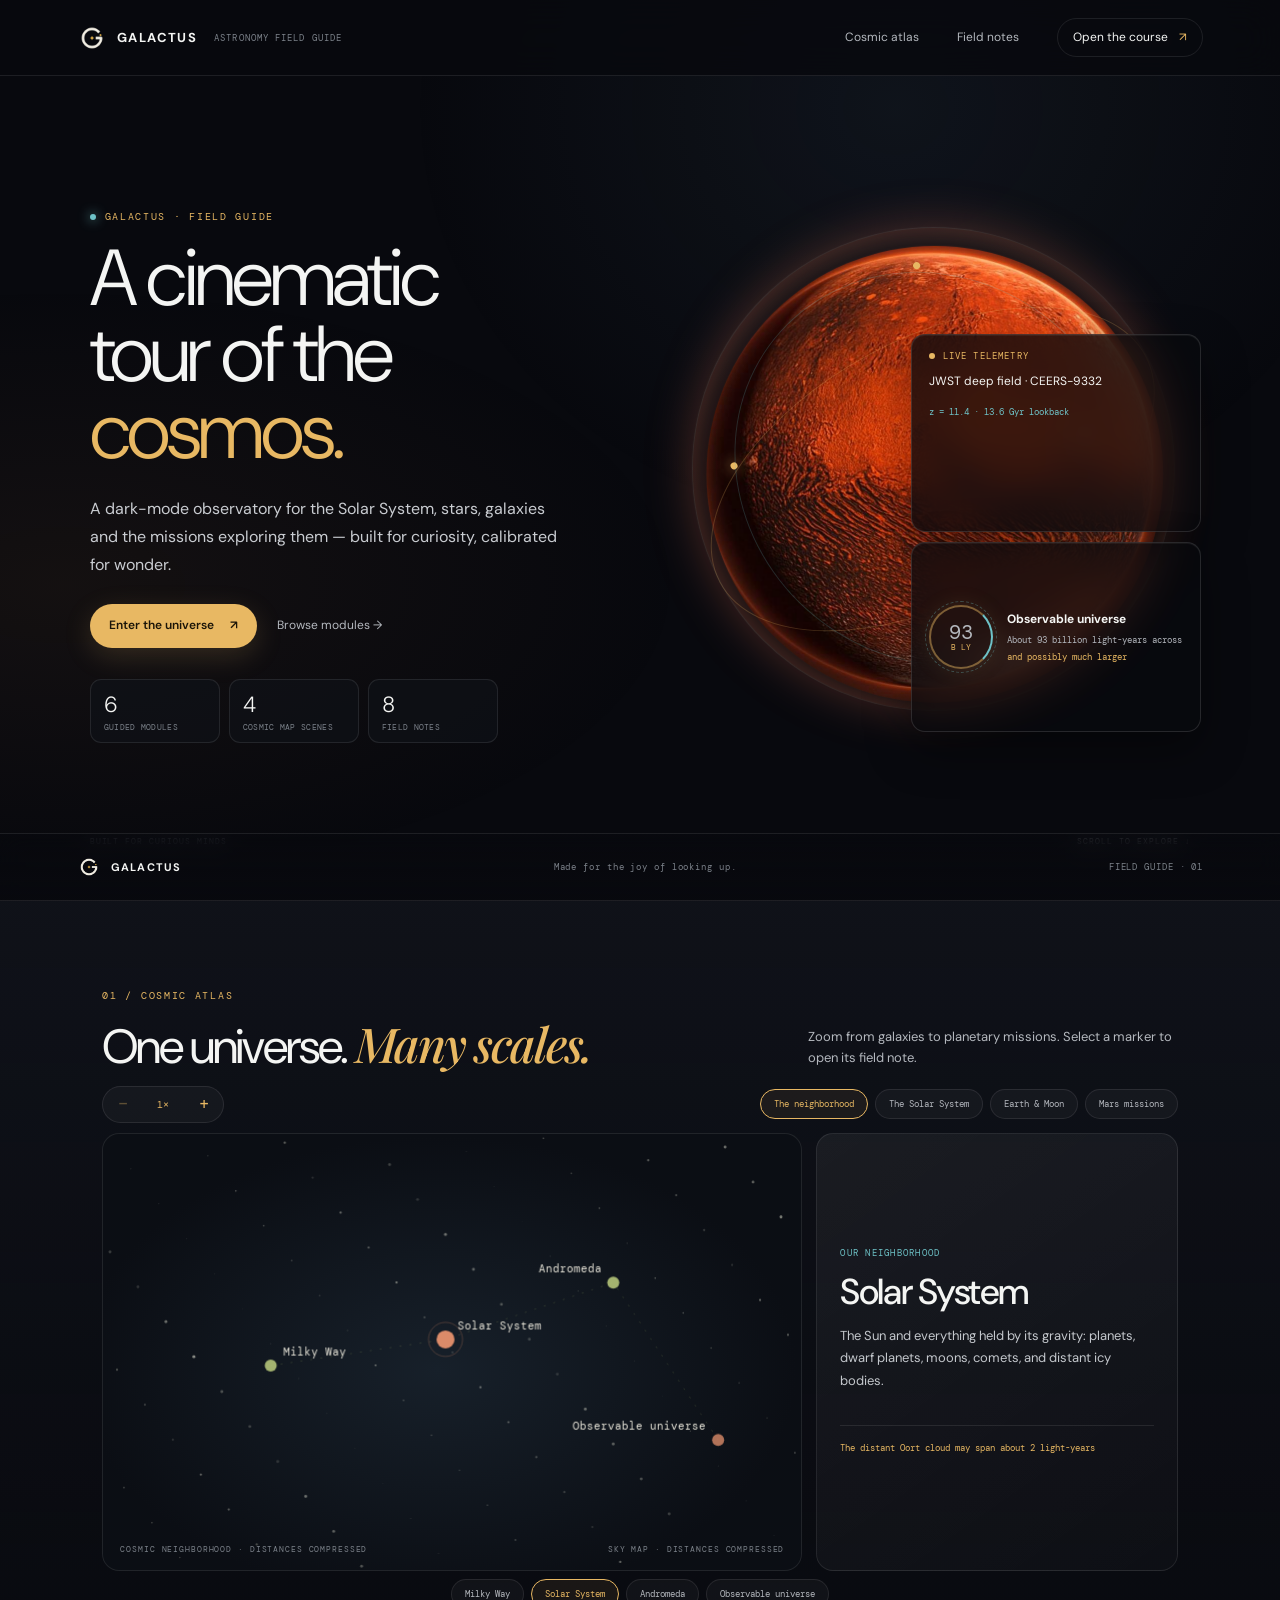
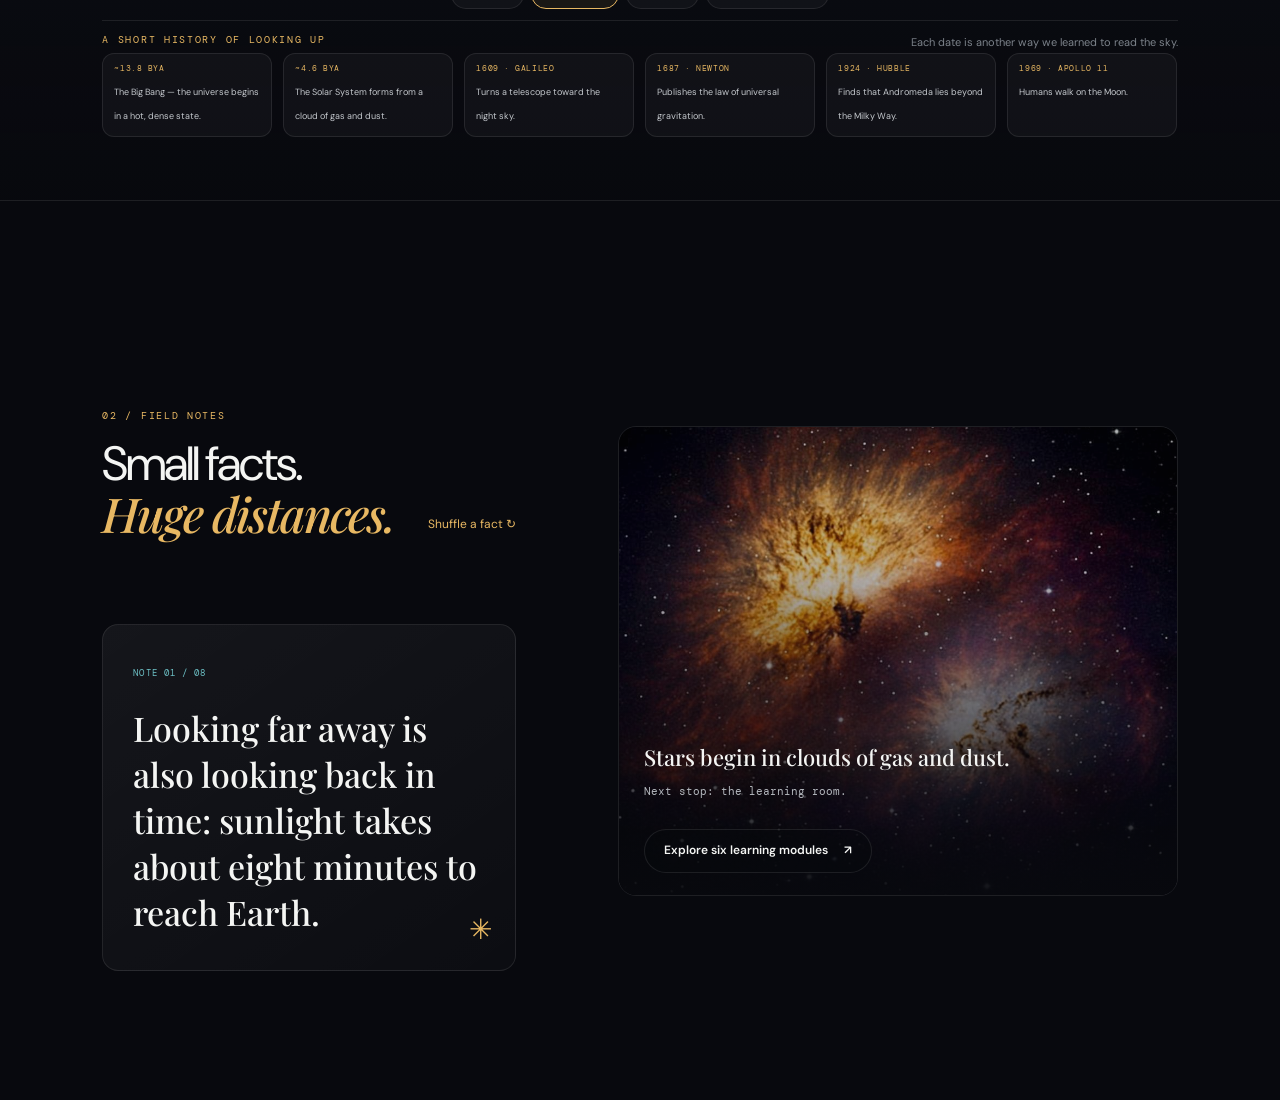
==== commit 3b008822: "Fixed images" ====
--- a/index.html
+++ b/index.html
@@ -5,7 +5,7 @@
   <meta name="theme-color" content="#08090e">
   <meta name="description" content="A field guide to the universe: map cosmic scales, read field notes, and explore astronomy lessons.">
   <title>GALACTUS — Astronomy Field Guide</title>
-  <link rel="stylesheet" href="css/base.css"><link rel="stylesheet" href="css/home.css">
+  <link rel="stylesheet" href="css/base.css"><link rel="stylesheet" href="css/home.css"><link rel="stylesheet" href="css/motion.css">
   <script type="module" src="js/home.js"></script>
 </head>
 <body>
@@ -15,7 +15,6 @@
   </header>
   <main>
     <section class="hero view-section" id="top">
-      <div class="hero-planet" id="hero-planet"><div class="planet-halo"></div><img src="assets/visual-planet-mars.jpg" alt="Mars, the Red Planet"></div>
       <div class="hero-copy">
         <p class="eyebrow"><i></i> GALACTUS · FIELD GUIDE</p>
         <h1>A cinematic<br>tour of the<br><em>cosmos.</em></h1>
@@ -23,9 +22,13 @@
         <div class="hero-actions"><a class="button primary" href="#atlas">Enter the universe <span>↗</span></a><a class="text-link" href="course.html">Browse modules <span>→</span></a></div>
         <div class="hero-stats"><span><b>6</b> guided modules</span><span><b>4</b> cosmic map scenes</span><span><b>8</b> field notes</span></div>
       </div>
-      <div class="hero-floats">
-        <article class="float-card"><div class="float-head"><i></i> LIVE TELEMETRY</div><p>JWST deep field · CEERS-9332</p><span>z = 11.4 · 13.6 Gyr lookback</span></article>
-        <article class="hero-gauge-wrap"><div class="mission-gauge"><span>93</span><small>B LY</small></div><div><b>Observable universe</b><span>About 93 billion light-years across</span><em>and possibly much larger</em></div></article>
+      <div class="hero-scene">
+        <div class="orbit-path orbit-path-one"></div><div class="orbit-path orbit-path-two"></div>
+        <div class="hero-planet" id="hero-planet"><div class="planet-halo"></div><img src="assets/visual-planet-mars.jpg" alt="Mars, the Red Planet"></div>
+        <div class="hero-floats">
+          <article class="float-card"><div class="float-head"><i></i> LIVE TELEMETRY</div><p>JWST deep field · CEERS-9332</p><span>z = 11.4 · 13.6 Gyr lookback</span></article>
+          <article class="hero-gauge-wrap"><div class="mission-gauge"><span>93</span><small>B LY</small></div><div><b>Observable universe</b><span>About 93 billion light-years across</span><em>and possibly much larger</em></div></article>
+        </div>
       </div>
       <div class="hero-foot"><span>BUILT FOR CURIOUS MINDS</span><a href="#atlas">SCROLL TO EXPLORE ↓</a></div>
     </section>
--- a/css/base.css
+++ b/css/base.css
@@ -36,7 +36,6 @@
 footer { display:flex; align-items:center; justify-content:space-between; gap:16px; padding:21px clamp(20px,6vw,88px); border-top:1px solid var(--line); color:var(--dim); font:9px var(--mono); letter-spacing:.1em; }
 footer .wordmark { color:var(--ink); font:700 11px var(--sans); }
 @media(max-width:680px) { .topbar { min-height:66px; padding:10px 18px; } .wordmark small { display:none; } .topbar nav { gap:13px; font-size:10px; } .topbar nav a:nth-child(2) { display:none; } .section-heading { align-items:flex-start; flex-direction:column; gap:13px; } footer { flex-wrap:wrap; font-size:8px; } }
-@media(prefers-reduced-motion:reduce) { html { scroll-behavior:auto; } *,*::before,*::after { animation-duration:.01ms!important; transition-duration:.01ms!important; } }
 :root { --header-height:76px; }
 html { scroll-padding-top:var(--header-height); scroll-snap-type:y mandatory; }
 body { scroll-snap-type:y mandatory; }
@@ -50,4 +49,3 @@
 @keyframes telemetry-pulse { 0%,100% { opacity:.55; box-shadow:0 0 5px var(--amber); } 50% { opacity:1; box-shadow:0 0 13px var(--amber); } }
 @keyframes spin-slow { to { transform:rotate(360deg); } }
 @media(max-width:680px) { :root { --header-height:64px; } .topbar { height:var(--header-height); } footer { min-height:42px; } }
-@media(prefers-reduced-motion:reduce) { html,body { scroll-snap-type:none; } .view-section.is-entered * { animation:none!important; } }
--- a/css/motion.css
+++ b/css/motion.css
@@ -0,0 +1,77 @@
+/* Final layout layer: keeps each observatory stop inside the viewport. */
+html { scroll-snap-type:y proximity; scroll-behavior:smooth; scroll-padding-top:var(--header-height); }
+body { width:100%; min-width:0; overflow-x:clip; scroll-snap-type:none; }
+main { width:100%; min-width:0; }
+.view-section { box-sizing:border-box; width:100%; min-width:100%; max-width:none; margin:0; scroll-snap-stop:normal; }
+.hero { display:grid; grid-template-columns:minmax(0,1.02fr) minmax(0,.98fr); grid-template-rows:minmax(0,1fr); align-items:center; gap:clamp(20px,4vw,70px); width:100%; max-width:none; margin:0; height:100vh; height:100svh; padding:calc(var(--header-height) + 28px) clamp(24px,7vw,100px) 66px; }
+.atlas-section,.notes-section,.lessons,.check-section { width:100%; max-width:none; margin:0; }
+.hero-copy { grid-column:1; grid-row:1; width:100%; max-width:590px; z-index:2; }
+.hero-copy h1 { font-size:clamp(46px,6.2vw,82px); }
+.hero-scene { grid-column:2; grid-row:1; position:relative; width:100%; height:min(68svh,620px); min-width:0; isolation:isolate; }
+.hero-planet { position:absolute; z-index:1; left:50%; top:50%; width:min(100%,590px); aspect-ratio:1; translate:0 0; transform:translate3d(calc(-50% + var(--parallax-x,0px)),calc(-50% + var(--parallax-y,0px)),0); transition:transform .5s var(--ease); animation:planet-float 6s ease-in-out infinite; }
+.hero-planet img { position:relative; z-index:1; display:block; width:100%; height:100%; object-fit:cover; object-position:center; border-radius:50%; clip-path:circle(44.4% at 50.3% 51%); mix-blend-mode:screen; animation:planet-turn 45s linear infinite,planet-breathe 5s ease-in-out infinite alternate; }
+.orbit-path { position:absolute; z-index:2; left:50%; top:50%; width:94%; height:43%; border:1px solid #e8b86338; border-radius:50%; pointer-events:none; }
+.orbit-path-one { transform:translate(-50%,-50%) rotate(-28deg); animation:orbit-spin-one 24s linear infinite; }
+.orbit-path-two { width:80%; height:62%; border-color:#6ec3c832; transform:translate(-50%,-50%) rotate(42deg); animation:orbit-spin-two 32s linear infinite; }
+.orbit-path::after { content:""; position:absolute; left:13%; top:12%; width:7px; height:7px; border-radius:50%; background:var(--amber); box-shadow:0 0 14px var(--amber); }
+.planet-halo { position:absolute; z-index:0; inset:3%; border:1px solid #ffffff16; border-radius:50%; background:radial-gradient(circle,transparent 61%,#ef80552c 74%,transparent 76%); box-shadow:0 0 48px #ed755547,inset 0 0 34px #ed75552a; animation:halo-breathe 3.8s ease-in-out infinite; pointer-events:none; }
+.hero-floats { position:absolute; z-index:3; right:-2%; bottom:7%; display:grid; gap:10px; width:min(290px,72%); }
+.hero-foot { position:absolute; right:clamp(24px,7vw,100px); bottom:54px; left:clamp(24px,7vw,100px); display:flex; justify-content:space-between; color:var(--dim); font:8px var(--mono); letter-spacing:.12em; }
+.hero-foot a { color:var(--muted); text-decoration:none; }
+.course-intro { width:100%; max-width:none; margin:0; height:100vh; height:100svh; display:grid; grid-template-columns:minmax(0,1fr) minmax(0,.9fr); align-items:center; gap:clamp(28px,7vw,100px); padding:calc(var(--header-height) + 25px) clamp(24px,7vw,100px) 66px; }
+.course-copy { width:100%; max-width:600px; position:relative; z-index:1; }
+.course-copy h1 { font-size:clamp(44px,6.3vw,80px); }
+.course-intro .lede { max-width:520px; }
+.course-cover { position:relative; inset:auto; top:auto; right:auto; bottom:auto; left:auto; align-self:center; translate:0 28px; width:100%; max-width:530px; height:auto; aspect-ratio:1.08; margin:auto; transform:rotate(1deg); box-shadow:0 22px 80px #0008; animation:cover-float 5s ease-in-out infinite; }
+.course-cover img { object-position:center; }
+.course-cover small { position:absolute; z-index:1; right:20px; bottom:21px; color:var(--muted); font:8px var(--mono); letter-spacing:.12em; }
+.lessons,.check-inner { width:100%; max-width:none; }
+.lessons { padding-left:clamp(24px,7vw,100px); padding-right:clamp(24px,7vw,100px); }
+.check-inner { padding-left:clamp(24px,7vw,100px); padding-right:clamp(24px,7vw,100px); }
+.view-section.is-entered .hero-scene { animation:scene-arrive .85s var(--ease) both; }
+.view-section.is-entered .course-cover { animation:scene-arrive .85s var(--ease) both,cover-float 8s .85s ease-in-out infinite; }
+.button,.scene-nav button,.landmark-list button,.module-nav button,.topic-card,.activity-items button { transition:transform .28s var(--ease),color .28s,border-color .28s,background .28s,filter .28s; }
+@keyframes planet-turn { to { transform:rotate(360deg) scale(1.025); } }
+@keyframes planet-breathe { from { filter:brightness(.9) saturate(.9); } to { filter:brightness(1.16) saturate(1.2); } }
+@keyframes planet-float { 0%,100% { translate:0 -6px; } 50% { translate:0 9px; } }
+@keyframes orbit-spin-one { to { transform:translate(-50%,-50%) rotate(332deg); } }
+@keyframes orbit-spin-two { to { transform:translate(-50%,-50%) rotate(402deg); } }
+@keyframes cover-float { 0%,100% { transform:rotate(1deg) translateY(0); } 50% { transform:rotate(-.5deg) translateY(-9px); } }
+@keyframes scene-arrive { from { opacity:0; transform:translateY(20px) scale(.98); } to { opacity:1; transform:translateY(0) scale(1); } }
+@media(max-width:900px) {
+  .hero { grid-template-columns:minmax(0,1fr) minmax(270px,.9fr); gap:22px; padding-top:calc(var(--header-height) + 35px); }
+  .hero-stats { gap:6px; }
+  .hero-stats span { min-width:105px; padding:8px; }
+  .course-intro { gap:28px; }
+}
+@media(max-width:680px) {
+  .hero { display:block; padding:calc(var(--header-height) + 34px) 21px 62px; }
+  .hero-copy { max-width:100%; padding-top:0; }
+  .hero-copy h1 { max-width:500px; font-size:clamp(43px,11vw,66px); }
+  .hero-copy .lede { max-width:440px; font-size:13px; line-height:1.65; }
+  .hero-actions { gap:12px; margin-bottom:17px; }
+  .hero-stats { position:relative; z-index:2; gap:6px; }
+  .hero-stats span { min-width:0; font-size:7px; }
+  .hero-stats b { font-size:15px; }
+  .hero-scene { position:absolute; z-index:0; right:-18%; bottom:12%; width:82vw; height:40svh; opacity:.8; pointer-events:none; }
+  .hero-planet { top:50%; right:auto; width:min(100%,340px); opacity:1; }
+  .hero-floats { display:none; }
+  .hero-foot { right:21px; left:21px; bottom:48px; font-size:7px; }
+  .course-intro { display:flex; flex-direction:column; align-items:stretch; justify-content:center; gap:13px; padding:calc(var(--header-height) + 22px) 21px 57px; }
+  .course-copy h1 { font-size:clamp(39px,10.5vw,58px); margin-bottom:14px; }
+  .course-intro .lede { margin-bottom:14px; font-size:12px; line-height:1.55; }
+  .course-cover { width:min(100%,400px); height:auto; aspect-ratio:2.1; margin:4px auto 0; }
+  .course-cover span { bottom:12px; left:14px; font-size:8px; }
+  .course-cover small { right:13px; bottom:14px; font-size:7px; }
+  .lessons { padding-left:0; padding-right:0; }
+  .check-inner { padding-left:21px; padding-right:21px; }
+}
+@media(max-height:700px) and (max-width:680px) {
+  .hero { padding-top:calc(var(--header-height) + 17px); }
+  .hero-copy h1 { font-size:42px; margin-bottom:15px; }
+  .hero-copy .lede { font-size:11px; margin-bottom:13px; }
+  .hero-stats span { padding:6px; }
+  .hero-scene { bottom:8%; height:34svh; }
+  .course-intro { gap:8px; padding-top:calc(var(--header-height) + 14px); }
+  .course-cover { aspect-ratio:3; }
+}
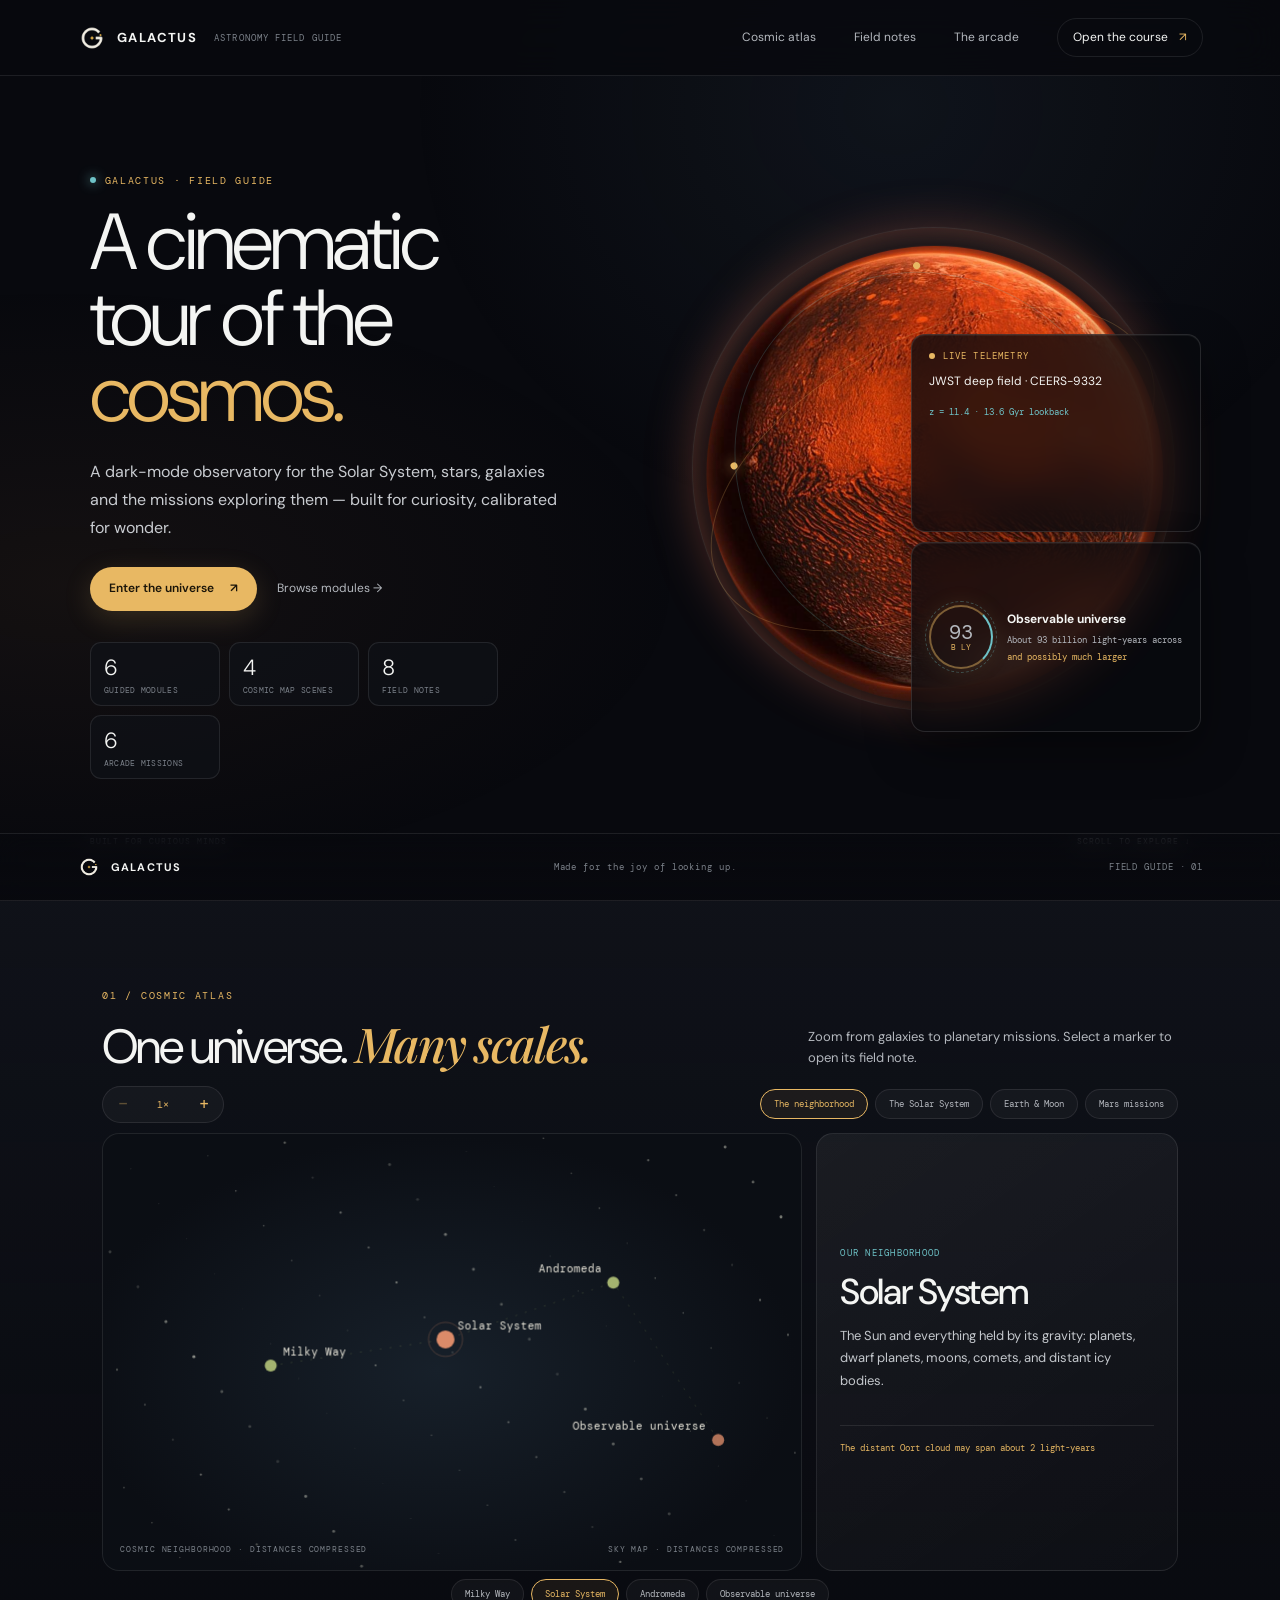
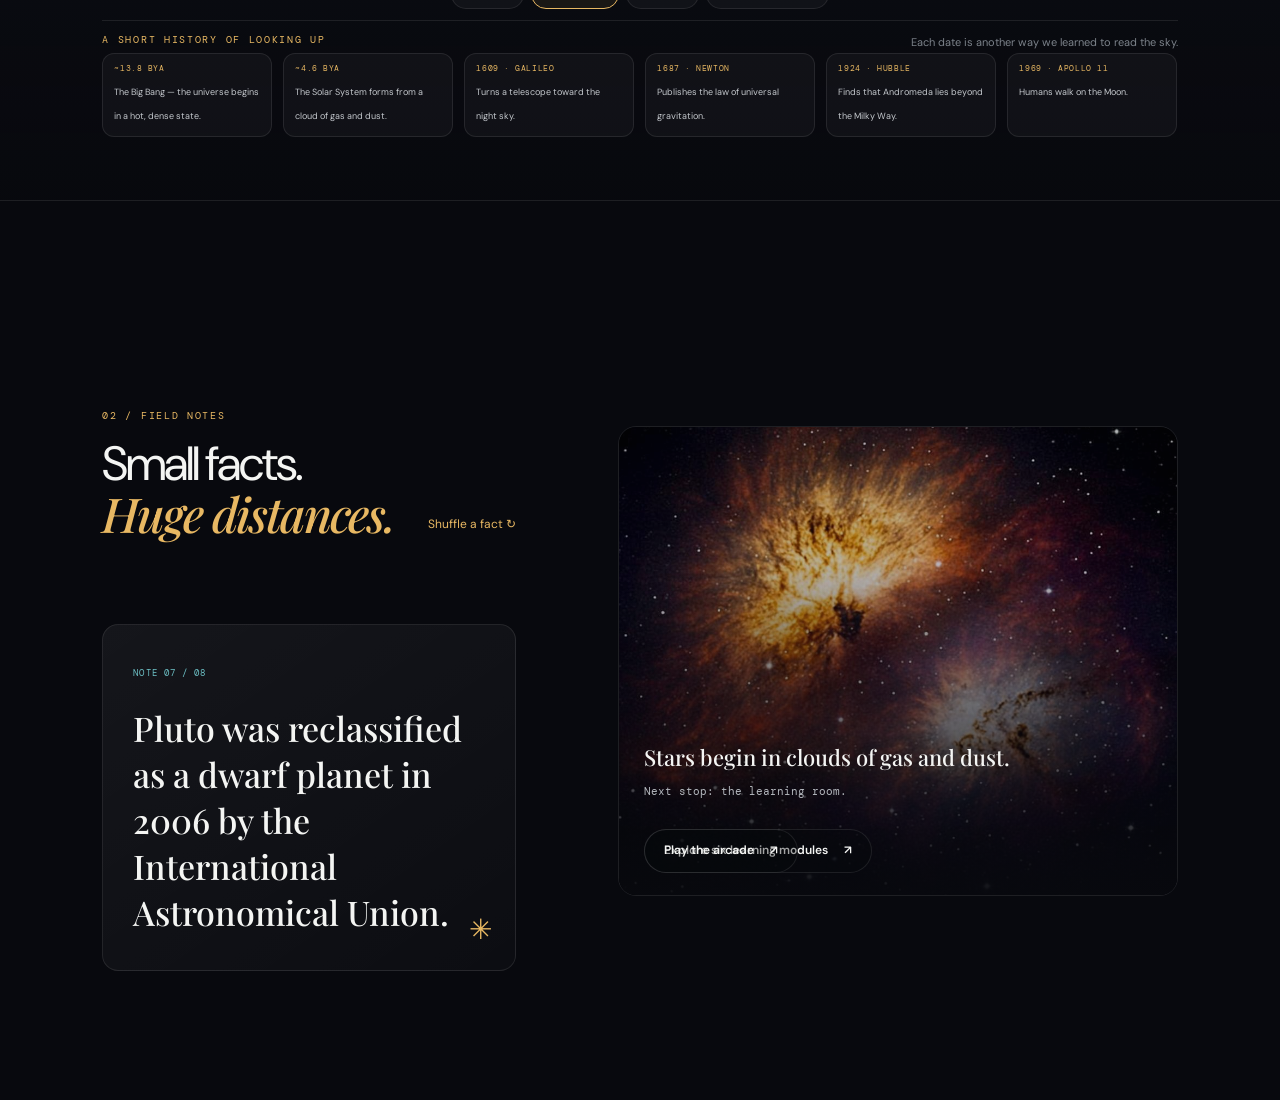
==== commit 7e722194: "fix code and fix bugs" ====
--- a/index.html
+++ b/index.html
@@ -11,7 +11,7 @@
 <body>
   <header class="topbar">
     <a class="wordmark" href="#top"><img src="assets/galactus-mark.webp" alt="" width="30" height="30"><span>GALACTUS</span><small>ASTRONOMY FIELD GUIDE</small></a>
-    <nav aria-label="Main navigation"><a href="#atlas">Cosmic atlas</a><a href="#field-notes">Field notes</a><a class="nav-pill" href="course.html">Open the course <span>↗</span></a></nav>
+    <nav aria-label="Main navigation"><a href="#atlas">Cosmic atlas</a><a href="#field-notes">Field notes</a><a href="games.html">The arcade</a><a class="nav-pill" href="course.html">Open the course <span>↗</span></a></nav>
   </header>
   <main>
     <section class="hero view-section" id="top">
@@ -20,7 +20,7 @@
         <h1>A cinematic<br>tour of the<br><em>cosmos.</em></h1>
         <p class="lede">A dark-mode observatory for the Solar System, stars, galaxies and the missions exploring them — built for curiosity, calibrated for wonder.</p>
         <div class="hero-actions"><a class="button primary" href="#atlas">Enter the universe <span>↗</span></a><a class="text-link" href="course.html">Browse modules <span>→</span></a></div>
-        <div class="hero-stats"><span><b>6</b> guided modules</span><span><b>4</b> cosmic map scenes</span><span><b>8</b> field notes</span></div>
+        <div class="hero-stats"><span><b>6</b> guided modules</span><span><b>4</b> cosmic map scenes</span><span><b>8</b> field notes</span><span><b>6</b> arcade missions</span></div>
       </div>
       <div class="hero-scene">
         <div class="orbit-path orbit-path-one"></div><div class="orbit-path orbit-path-two"></div>
@@ -42,7 +42,7 @@
     <section class="notes-section view-section" id="field-notes">
       <div class="section-heading"><div><p class="eyebrow">02 / FIELD NOTES</p><h2>Small facts.<br><em>Huge distances.</em></h2></div><button class="text-button" id="another-fact" type="button">Shuffle a fact ↻</button></div>
       <article class="fact-card"><span class="fact-index" id="fact-index">NOTE 01 / 08</span><p id="fact-text" aria-live="polite"></p><span class="fact-mark" aria-hidden="true">✳</span></article>
-      <div class="notes-art"><img src="assets/visual-nebula.png" alt="A glowing nebula where stars are forming"><p>Stars begin in clouds of gas and dust.<br><span>Next stop: the learning room.</span></p><a class="button outline" href="course.html">Explore six learning modules <span>↗</span></a></div>
+      <div class="notes-art"><img src="assets/visual-nebula.png" alt="A glowing nebula where stars are forming"><p>Stars begin in clouds of gas and dust.<br><span>Next stop: the learning room.</span></p><a class="button outline" href="course.html">Explore six learning modules <span>↗</span></a><a class="button outline" href="games.html">Play the arcade <span>↗</span></a></div>
     </section>
   </main>
   <footer><a class="wordmark" href="#top"><img src="assets/galactus-mark.webp" alt="" width="24" height="24"><span>GALACTUS</span></a><span>Made for the joy of looking up.</span><span>FIELD GUIDE · 01</span></footer>
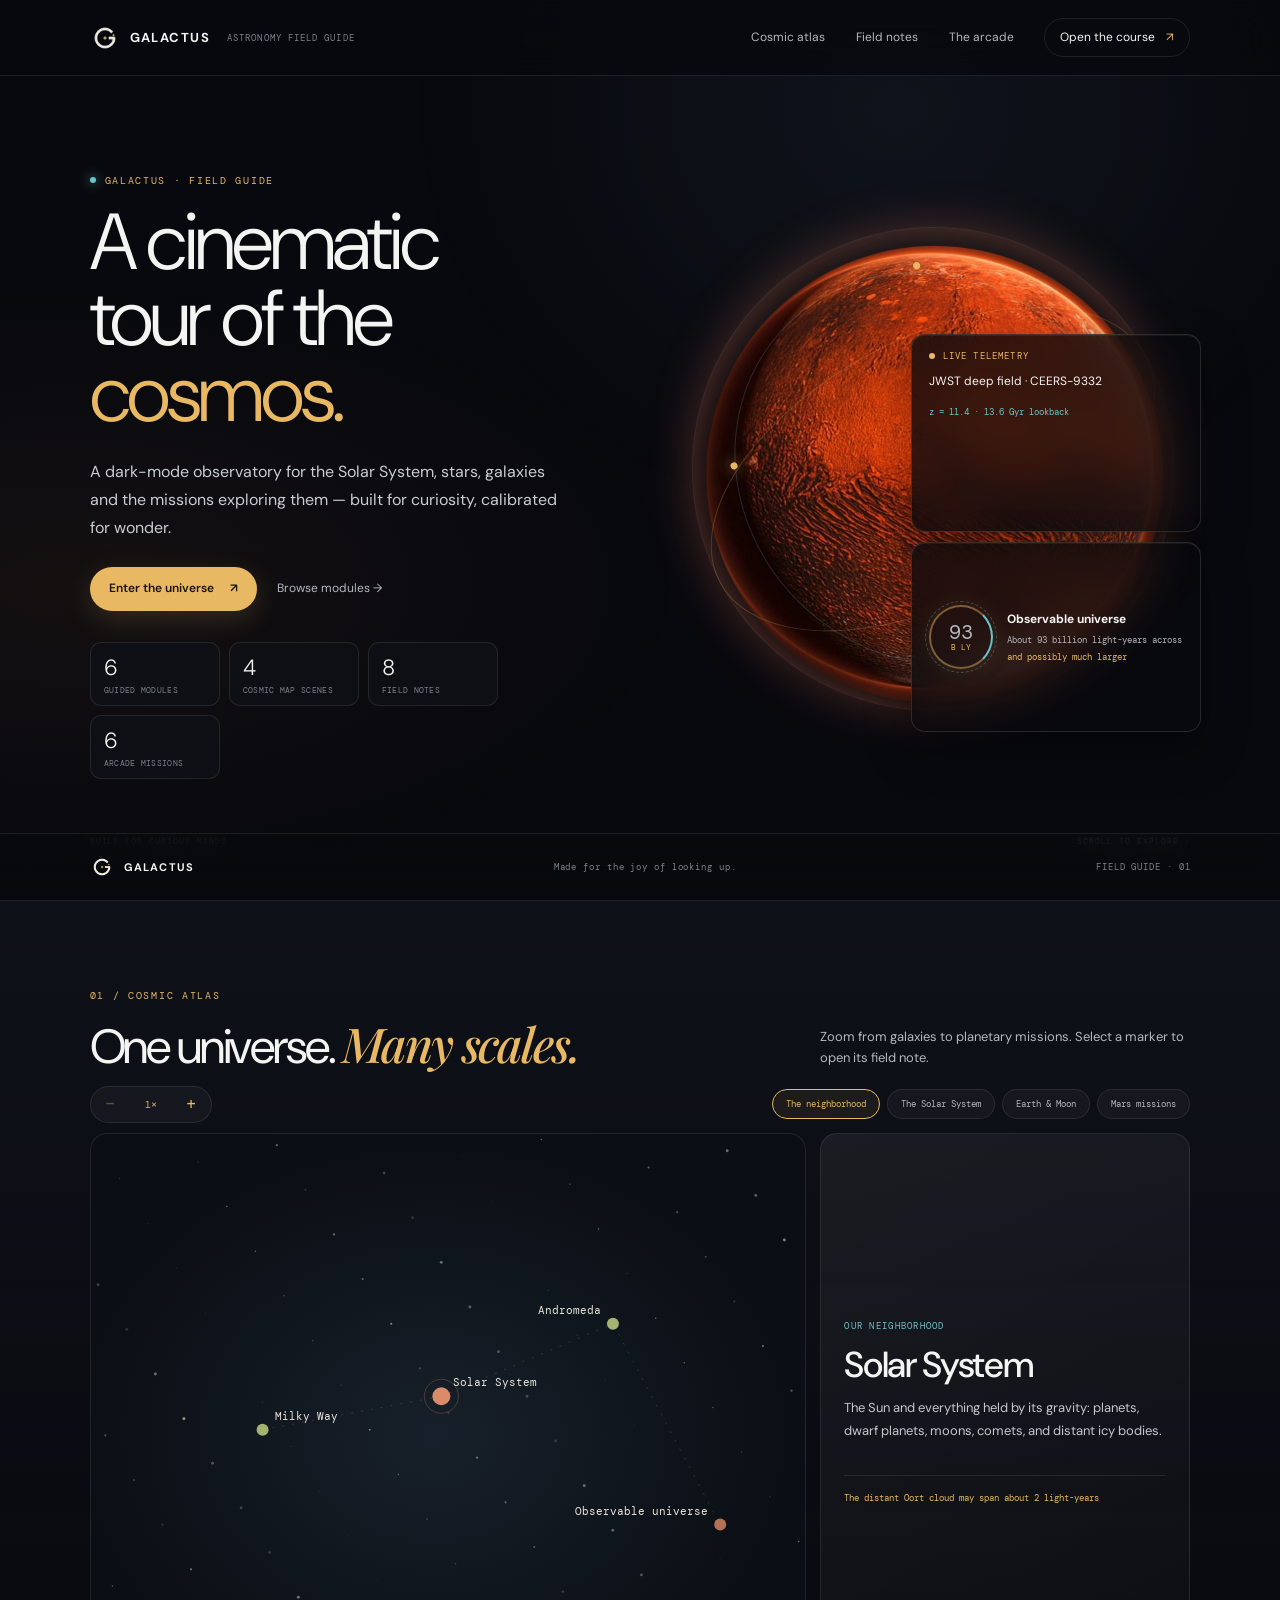
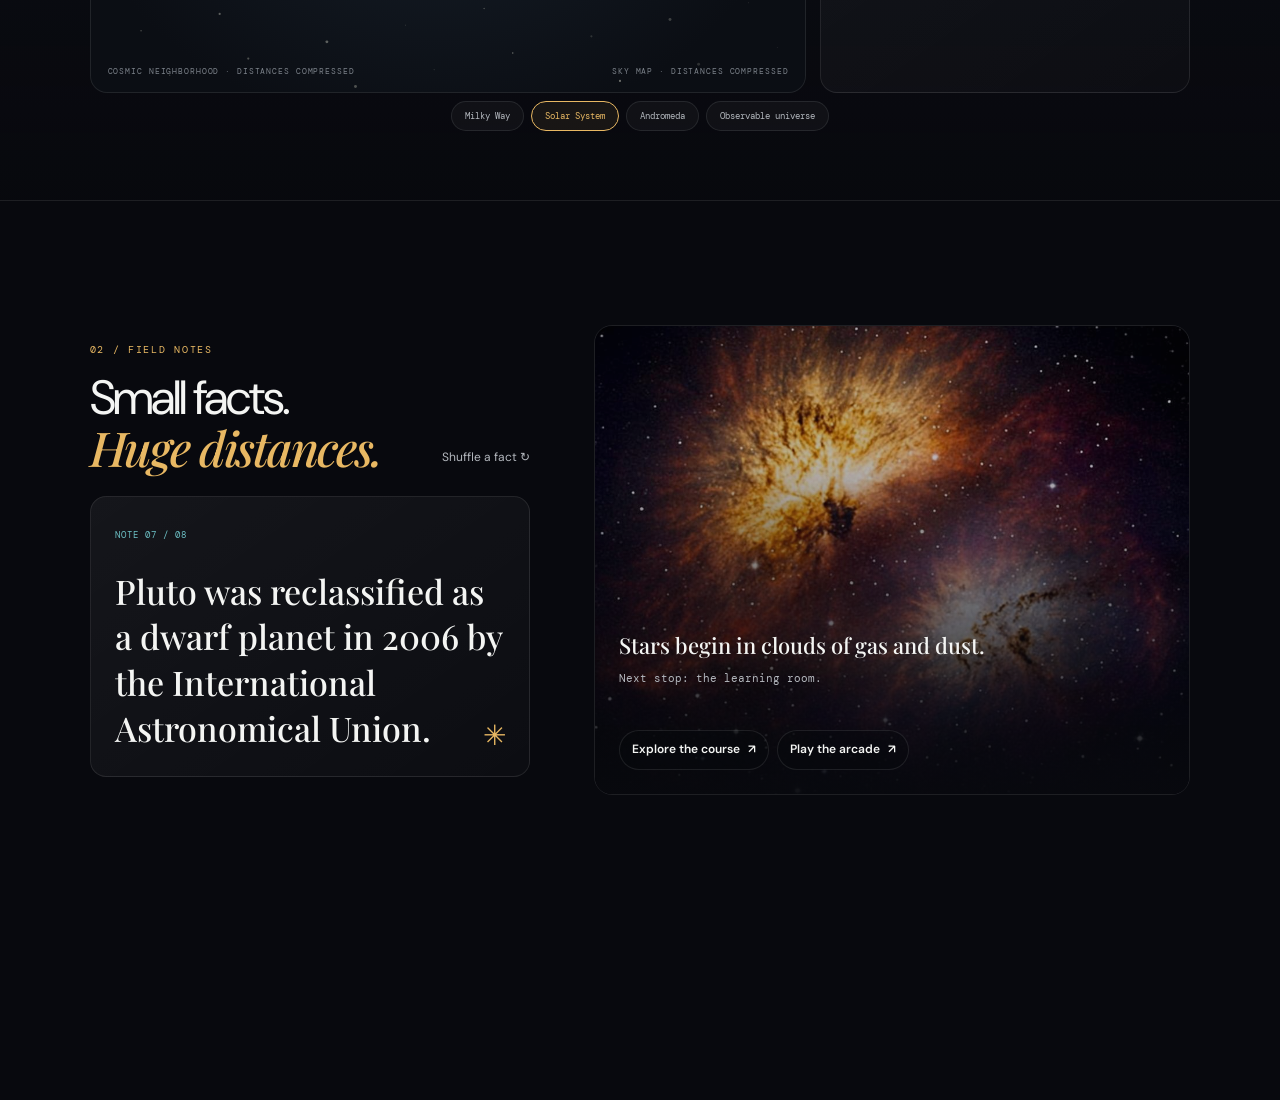
==== commit 99118266: "fixed Index page styling" ====
--- a/index.html
+++ b/index.html
@@ -5,7 +5,7 @@
   <meta name="theme-color" content="#08090e">
   <meta name="description" content="A field guide to the universe: map cosmic scales, read field notes, and explore astronomy lessons.">
   <title>GALACTUS — Astronomy Field Guide</title>
-  <link rel="stylesheet" href="css/base.css"><link rel="stylesheet" href="css/home.css"><link rel="stylesheet" href="css/motion.css">
+  <link rel="stylesheet" href="css/base.css"><link rel="stylesheet" href="css/home.css"><link rel="stylesheet" href="css/motion.css"><link rel="stylesheet" href="css/consistency.css"><link rel="stylesheet" href="css/index-section-layout.css">
   <script type="module" src="js/home.js"></script>
 </head>
 <body>
@@ -37,12 +37,11 @@
       <div class="atlas-tools"><div class="zoom-controls" aria-label="Map zoom"><button id="zoom-out" type="button" aria-label="Zoom out">−</button><span id="zoom-level">1×</span><button id="zoom-in" type="button" aria-label="Zoom in">+</button></div><div class="scene-nav" id="scene-nav" aria-label="Map scales"></div></div>
       <div class="map-layout"><div class="universe"><canvas id="universe" aria-label="Interactive cosmic map. Select a labeled object or use the map scale buttons."></canvas><span class="map-caption" id="map-caption"></span><span class="map-coordinate">SKY MAP · DISTANCES COMPRESSED</span></div><aside class="object-card" id="object-card" aria-live="polite"></aside></div>
       <div class="landmark-list" id="landmarks" aria-label="Places and missions in this view"></div>
-      <div class="timeline"><div class="timeline-title"><p class="eyebrow">A SHORT HISTORY OF LOOKING UP</p><p>Each date is another way we learned to read the sky.</p></div><div class="timeline-track" id="timeline"></div></div>
     </section>
     <section class="notes-section view-section" id="field-notes">
-      <div class="section-heading"><div><p class="eyebrow">02 / FIELD NOTES</p><h2>Small facts.<br><em>Huge distances.</em></h2></div><button class="text-button" id="another-fact" type="button">Shuffle a fact ↻</button></div>
-      <article class="fact-card"><span class="fact-index" id="fact-index">NOTE 01 / 08</span><p id="fact-text" aria-live="polite"></p><span class="fact-mark" aria-hidden="true">✳</span></article>
-      <div class="notes-art"><img src="assets/visual-nebula.png" alt="A glowing nebula where stars are forming"><p>Stars begin in clouds of gas and dust.<br><span>Next stop: the learning room.</span></p><a class="button outline" href="course.html">Explore six learning modules <span>↗</span></a><a class="button outline" href="games.html">Play the arcade <span>↗</span></a></div>
+      <div class="notes-copy"><div class="section-heading"><div><p class="eyebrow">02 / FIELD NOTES</p><h2>Small facts.<br><em>Huge distances.</em></h2></div><button class="text-button" id="another-fact" type="button">Shuffle a fact ↻</button></div>
+      <article class="fact-card"><span class="fact-index" id="fact-index">NOTE 01 / 08</span><p id="fact-text" aria-live="polite"></p><span class="fact-mark" aria-hidden="true">✳</span></article></div>
+      <div class="notes-art"><img src="assets/visual-nebula.png" alt="A glowing nebula where stars are forming"><p>Stars begin in clouds of gas and dust.<br><span>Next stop: the learning room.</span></p><div class="notes-actions"><a class="button outline" href="course.html">Explore the course <span>↗</span></a><a class="button outline" href="games.html">Play the arcade <span>↗</span></a></div></div>
     </section>
   </main>
   <footer><a class="wordmark" href="#top"><img src="assets/galactus-mark.webp" alt="" width="24" height="24"><span>GALACTUS</span></a><span>Made for the joy of looking up.</span><span>FIELD GUIDE · 01</span></footer>
--- a/css/base.css
+++ b/css/base.css
@@ -1,5 +1,5 @@
 @import url('https://fonts.googleapis.com/css2?family=DM+Mono:wght@400;500&family=DM+Sans:wght@400;500;600;700&family=Playfair+Display:ital,wght@0,500;0,600;1,500;1,600&display=swap');
-:root { --night:#08090e; --night-2:#0d0f15; --panel:#11141c; --glass:rgba(255,255,255,.035); --ink:#f4f5f3; --muted:#b4b8be; --dim:#7c828a; --line:rgba(255,255,255,.09); --amber:#e8b863; --cyan:#6ec3c8; --ember:#d85a3c; --rust:#d98b6a; --violet:#a896d4; --sage:#bcd49a; --sans:'DM Sans',sans-serif; --serif:'Playfair Display',Georgia,serif; --mono:'DM Mono',monospace; --ease:cubic-bezier(.22,1,.36,1); }
+:root { --night:#08090e; --night-2:#0d0f15; --panel:#11141c; --glass:rgba(255,255,255,.035); --ink:#f4f5f3; --muted:#b4b8be; --dim:#7c828a; --line:rgba(255,255,255,.09); --amber:#e8b863; --cyan:#6ec3c8; --ember:#d85a3c; --rust:#d98b6a; --violet:#a896d4; --sage:#bcd49a; --sans:'DM Sans',sans-serif; --serif:'Playfair Display',Georgia,serif; --mono:'DM Mono',monospace; --ease:cubic-bezier(.22,1,.36,1); --space-1:4px; --space-2:8px; --space-3:12px; --space-4:16px; --space-5:24px; --space-6:32px; --space-7:48px; --space-8:64px; --page-gutter:clamp(20px,7vw,100px); --content-width:1320px; }
 * { box-sizing:border-box; }
 html { scroll-behavior:smooth; scroll-padding-top:88px; }
 body { color-scheme:dark; margin:0; background:var(--night); color:var(--ink); font:400 15px/1.65 var(--sans); -webkit-font-smoothing:antialiased; }
--- a/css/consistency.css
+++ b/css/consistency.css
@@ -0,0 +1,48 @@
+/* Shared layout rhythm used across the field guide, course, and arcade. */
+:root {
+  --header-height: 76px;
+  --page-gutter: clamp(20px, 7vw, 100px);
+  --content-width: 1320px;
+}
+
+html { scroll-padding-top: var(--header-height); }
+.topbar { padding-inline: var(--page-gutter); gap: var(--space-5); }
+.topbar nav { gap: clamp(14px, 2.4vw, 32px); }
+footer { padding-inline: var(--page-gutter); }
+.hero, .atlas-section, .notes-section, .course-intro, .check-inner { padding-inline: var(--page-gutter); }
+.section-heading { gap: var(--space-5); margin-bottom: var(--space-5); }
+.arcade-intro,
+.arcade-missions,
+.arcade-stage-wrap {
+  width: 100%;
+  max-width: none;
+  padding-inline: max(var(--page-gutter), calc((100% - var(--content-width)) / 2));
+}
+.arcade-intro { min-height: 0; padding-top: calc(var(--header-height) + var(--space-8)); padding-bottom: var(--space-7); gap: clamp(var(--space-6), 6vw, 80px); }
+.arcade-missions { padding-top: var(--space-8); padding-bottom: var(--space-8); }
+.arcade-stage-wrap { padding-top: var(--space-7); padding-bottom: var(--space-8); }
+.mission-grid { gap: var(--space-3); }
+.mission-card { padding: var(--space-5); }
+.stage-heading { margin-bottom: var(--space-5); }
+.stage { padding: clamp(var(--space-4), 3vw, var(--space-6)); }
+.g-choices { gap: var(--space-2); margin-top: var(--space-4); }
+.scope-panel { gap: var(--space-3); padding: var(--space-4); }
+.g-slider-row { gap: var(--space-3); }
+button:disabled { cursor: not-allowed; opacity: .5; }
+.course-intro .course-copy,
+.hero-copy { min-width: 0; }
+
+@media (max-width: 680px) {
+  :root { --header-height: 64px; --page-gutter: 20px; }
+  .arcade-intro { padding-top: calc(var(--header-height) + var(--space-5)); padding-bottom: var(--space-6); gap: var(--space-5); }
+  .arcade-missions { padding-top: var(--space-7); padding-bottom: var(--space-7); }
+  .arcade-stage-wrap { padding-top: var(--space-6); padding-bottom: var(--space-7); }
+  .mission-grid { gap: var(--space-2); }
+  .mission-card { min-height: 0; padding: var(--space-4); }
+  .stage { min-height: 0; padding: var(--space-3); }
+  .scope-panel { padding: var(--space-3); }
+}
+
+@media (prefers-reduced-motion: reduce) {
+  *, *::before, *::after { scroll-behavior: auto !important; animation-duration: .01ms !important; animation-iteration-count: 1 !important; transition-duration: .01ms !important; }
+}
--- a/css/index-section-layout.css
+++ b/css/index-section-layout.css
@@ -0,0 +1,38 @@
+/* Stable two-column field notes, with a centered stacked mobile layout. */
+.notes-section {
+  display: grid;
+  grid-template-columns: minmax(0, .85fr) minmax(0, 1.15fr);
+  align-content: start;
+  align-items: center;
+  gap: clamp(24px, 5vw, 64px);
+  padding-top: calc(var(--header-height) + 48px);
+  padding-bottom: 40px;
+}
+.notes-copy { display: grid; gap: 20px; min-width: 0; }
+.notes-copy > .section-heading, .notes-copy > .fact-card { grid-column: auto; grid-row: auto; margin: 0; }
+.notes-copy > .section-heading { align-self: auto; gap: 16px; }
+.notes-copy > .fact-card { min-height: 225px; padding: 24px; }
+.notes-section > .notes-art { grid-column: auto; grid-row: auto; height: min(54svh, 470px); min-height: 0; max-height: none; }
+.notes-section .notes-art img { min-height: 0; }
+.notes-section .notes-art p { left: 24px; bottom: 84px; }
+.notes-actions { position: absolute; z-index: 1; right: 24px; bottom: 24px; left: 24px; display: flex; flex-wrap: wrap; gap: 8px; }
+.notes-actions .button { position: static; min-height: 40px; padding: 8px 12px; gap: 8px; }
+@media (max-width: 680px) {
+  .notes-section { display: flex; flex-direction: column; justify-content: flex-start; align-items: stretch; gap: 12px; padding-top: calc(var(--header-height) + 24px); padding-bottom: 24px; }
+  .notes-copy { gap: 12px; }
+  .notes-copy > .section-heading { align-items: center; gap: 8px; }
+  .notes-copy > .fact-card { min-height: 0; padding: 16px; }
+  .notes-copy .fact-card p { margin-top: 12px; font-size: clamp(18px, 5vw, 24px); }
+  .notes-section > .notes-art { width: 100%; height: min(28svh, 220px); min-height: 190px; }
+  .notes-section .notes-art p { left: 14px; bottom: 78px; font-size: 15px; }
+  .notes-actions { right: 12px; bottom: 12px; left: 12px; display: grid; grid-template-columns: 1fr 1fr; gap: 8px; }
+  .notes-actions .button { min-width: 0; min-height: 36px; padding: 7px 8px; gap: 4px; font-size: 9px; white-space: nowrap; }
+}
+@media (max-width: 680px) and (max-height: 680px) {
+  .notes-section { gap: 8px; padding-top: calc(var(--header-height) + 8px); padding-bottom: 18px; }
+  .notes-copy { gap: 8px; }
+  .notes-copy > .section-heading h2 { font-size: 27px; }
+  .notes-copy > .fact-card { padding: 12px; }
+  .notes-copy .fact-card p { margin-top: 8px; font-size: 16px; }
+  .notes-section > .notes-art { height: min(24svh, 160px); min-height: 150px; }
+}
